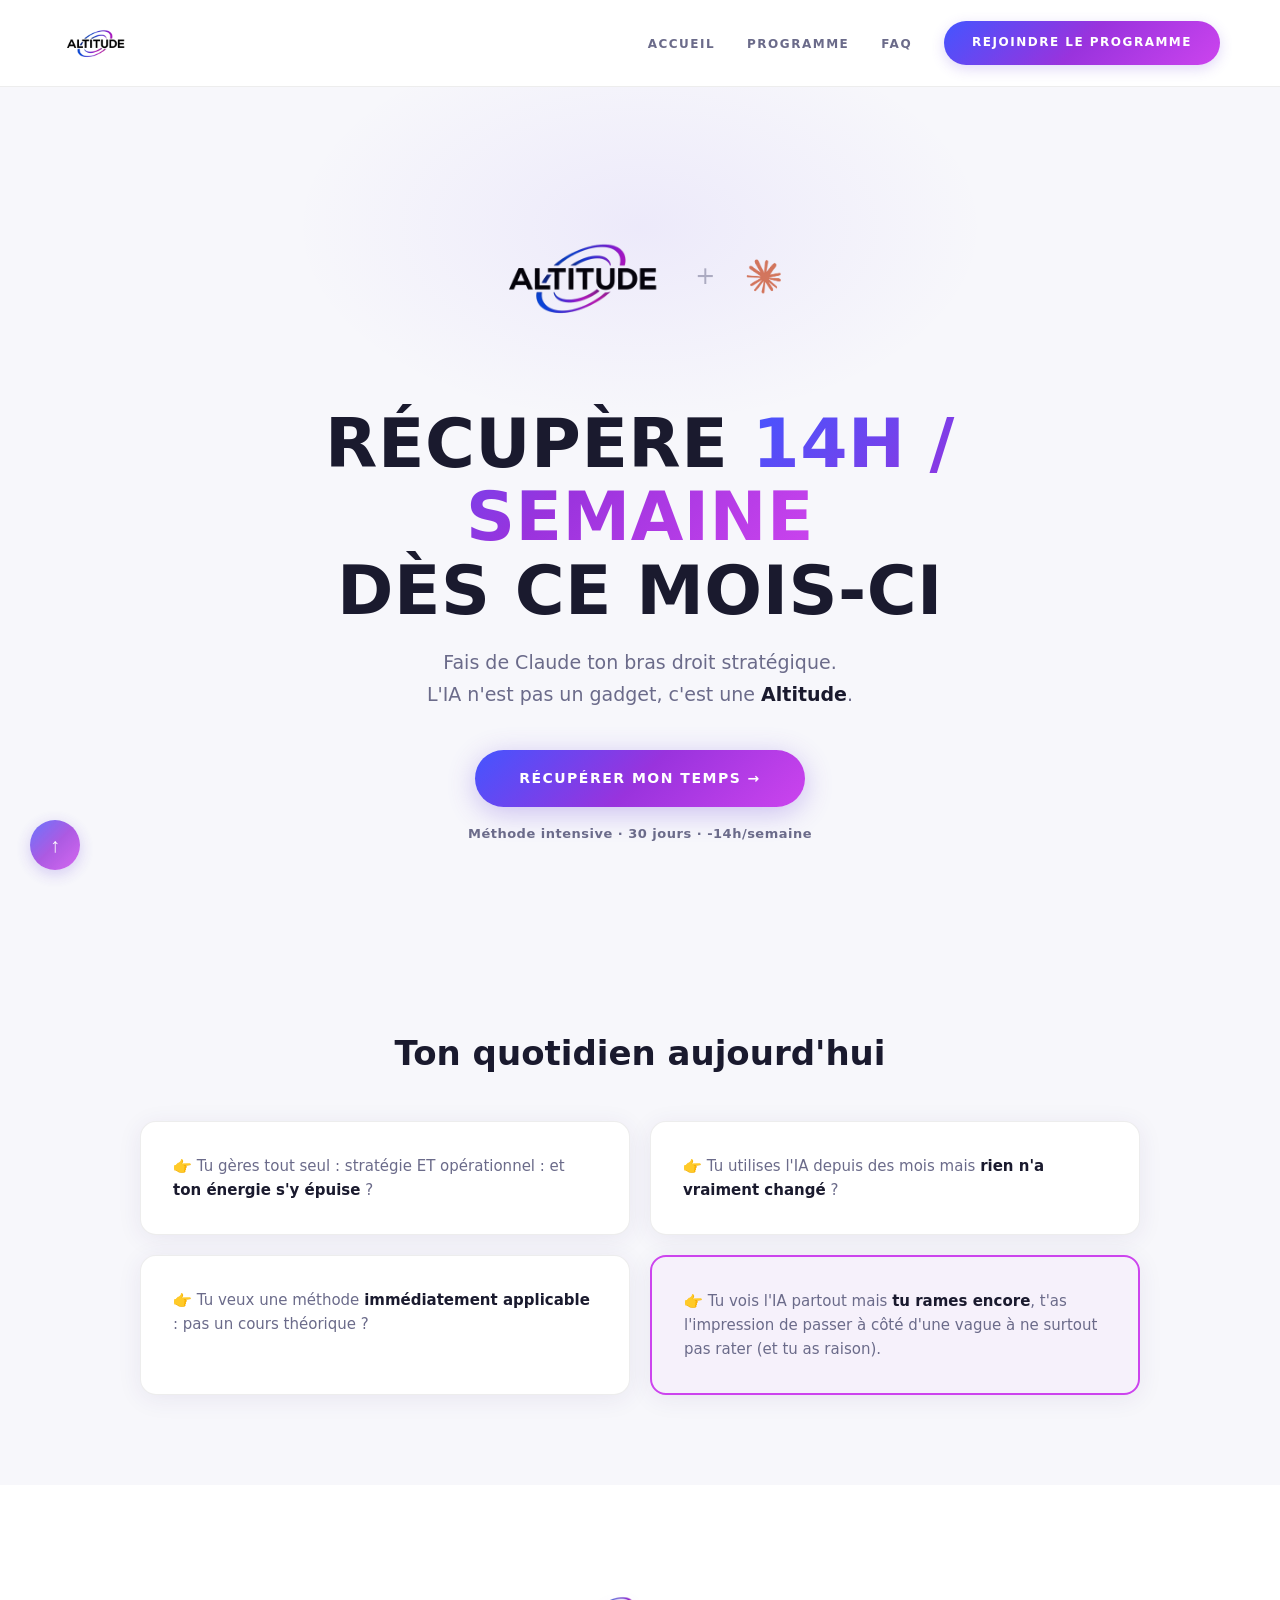
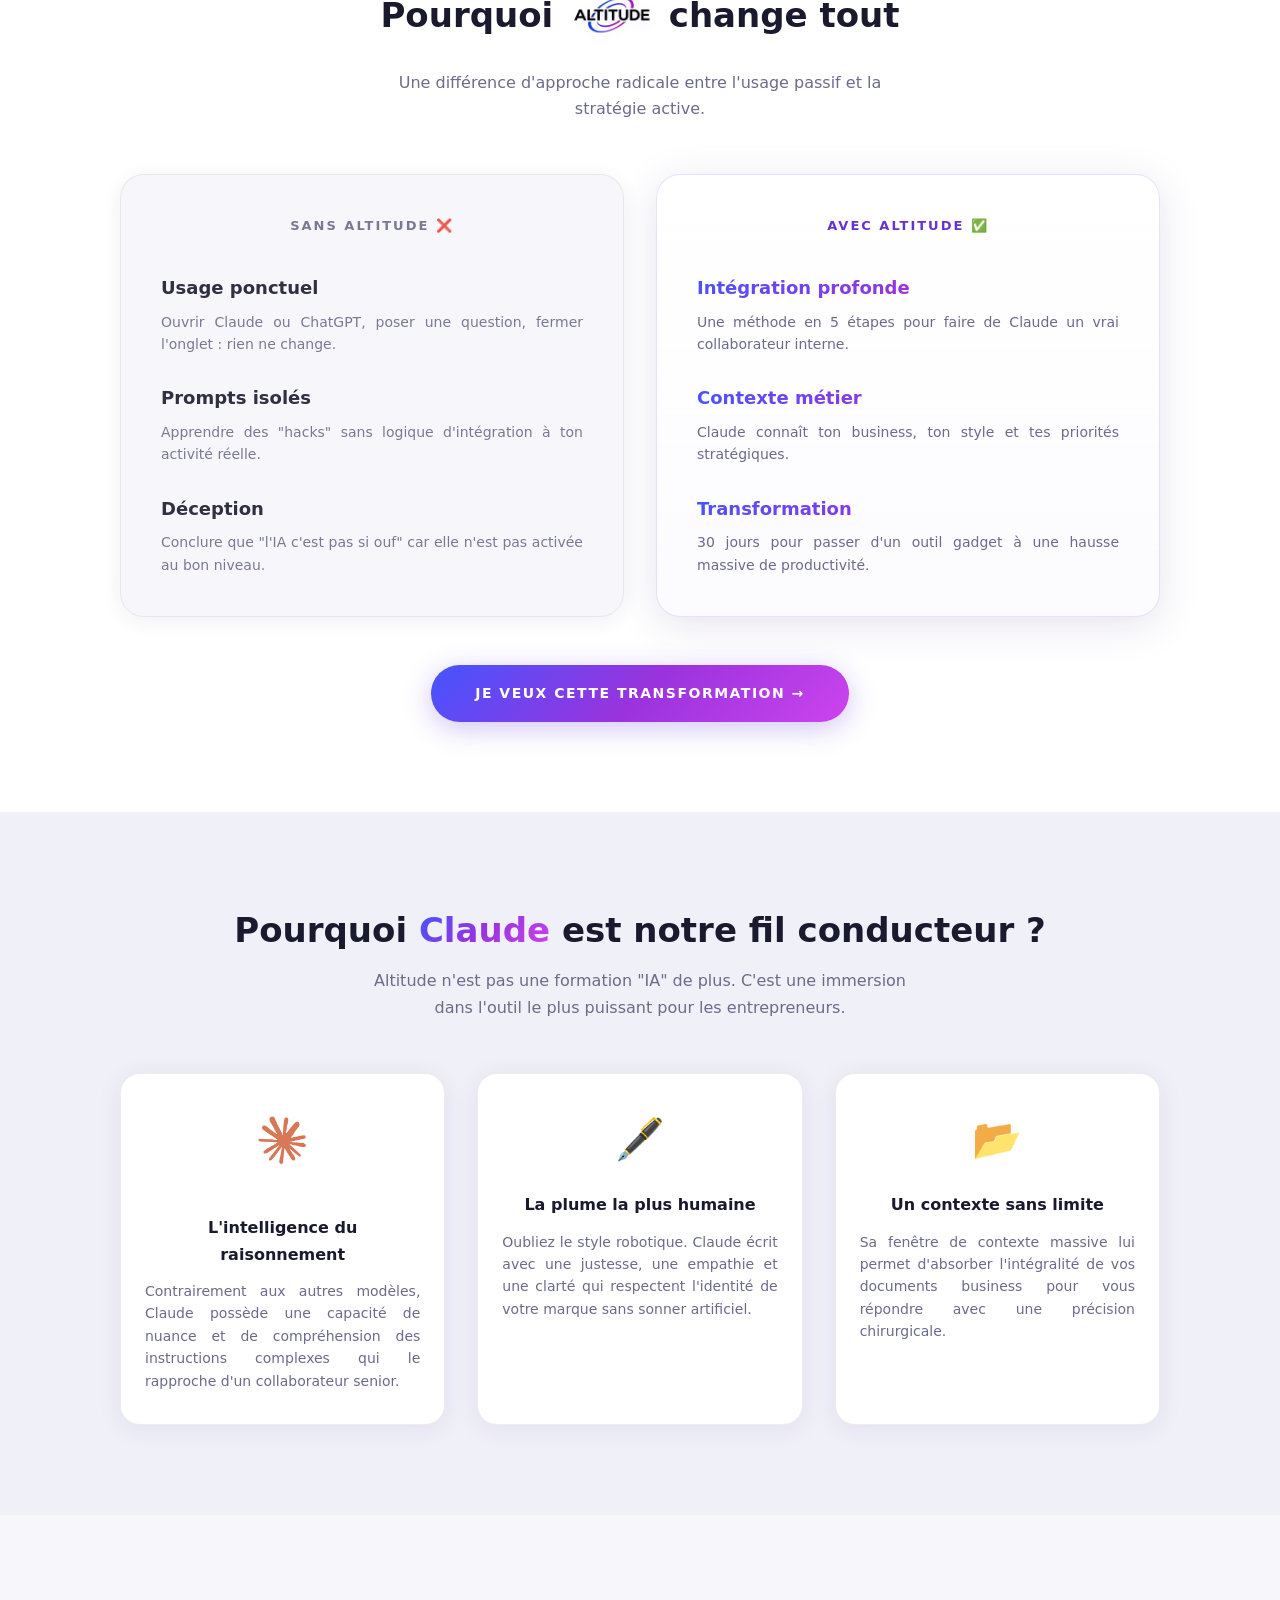
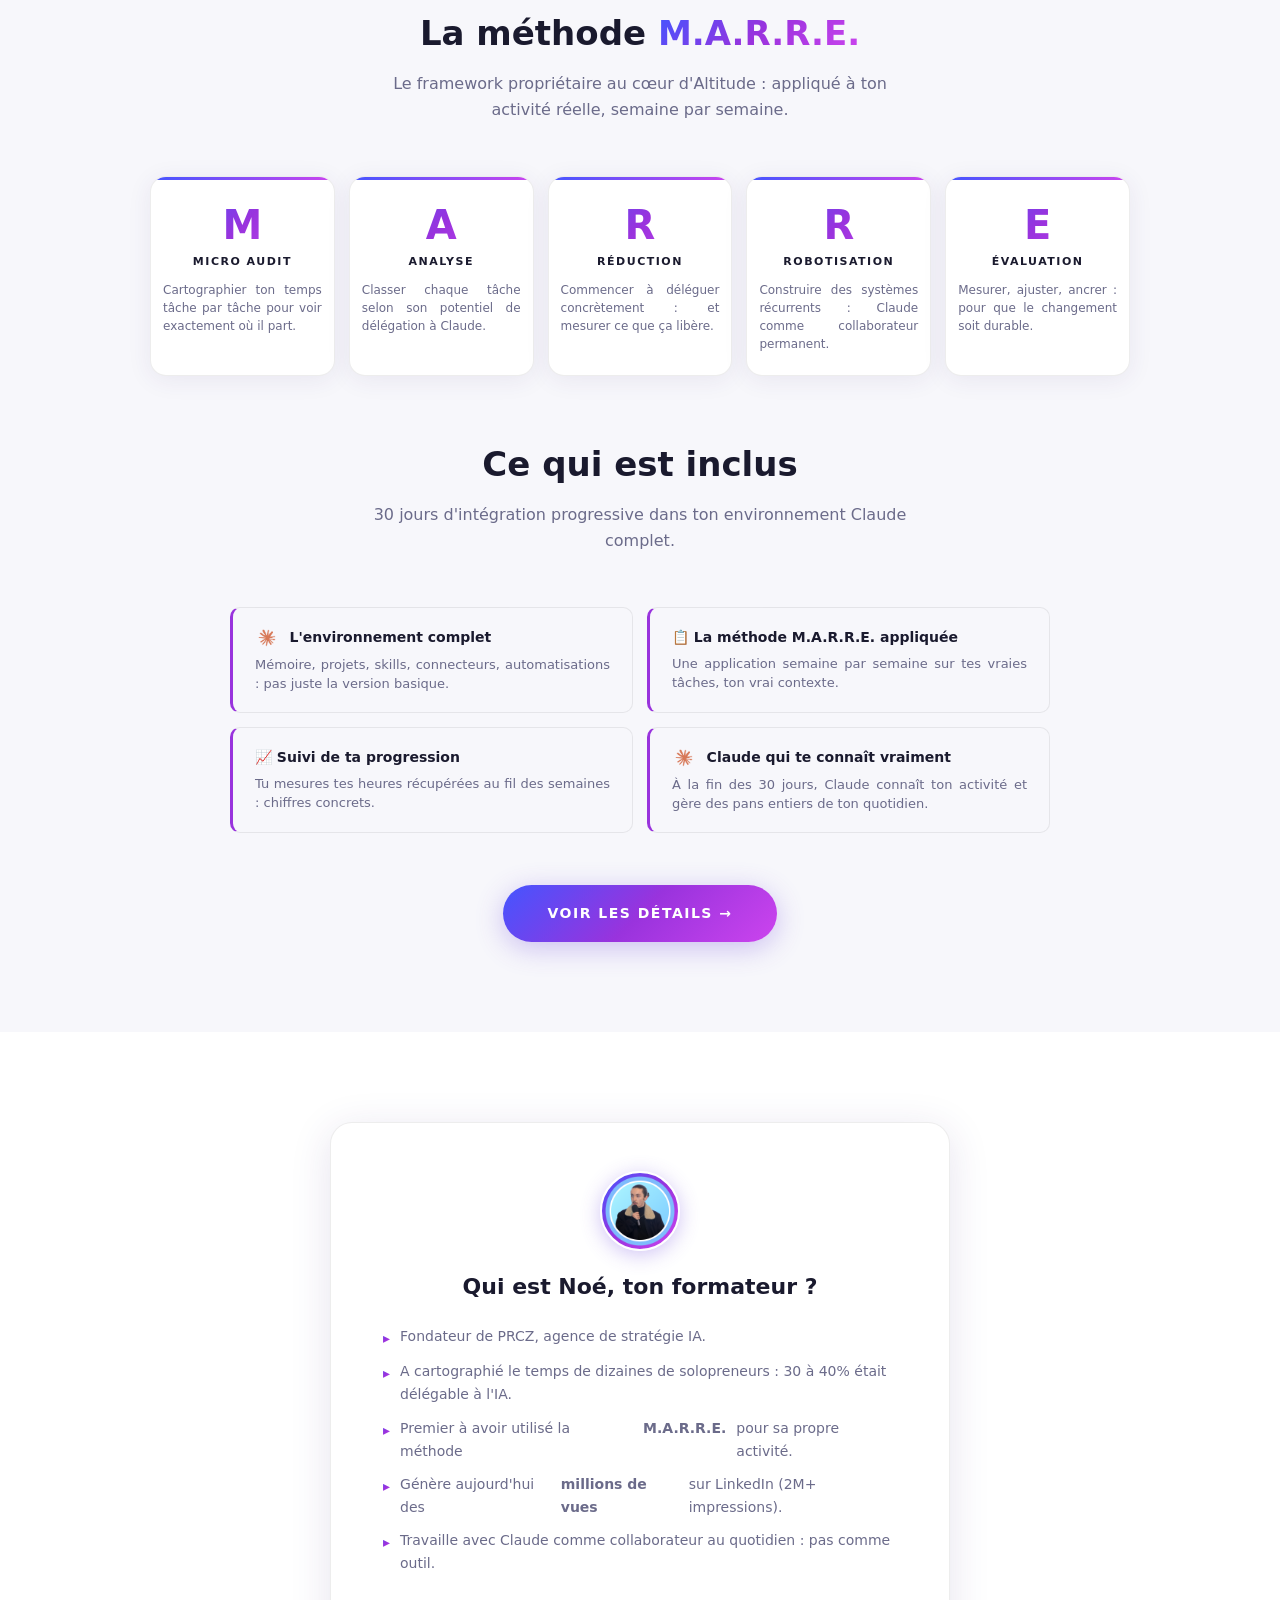
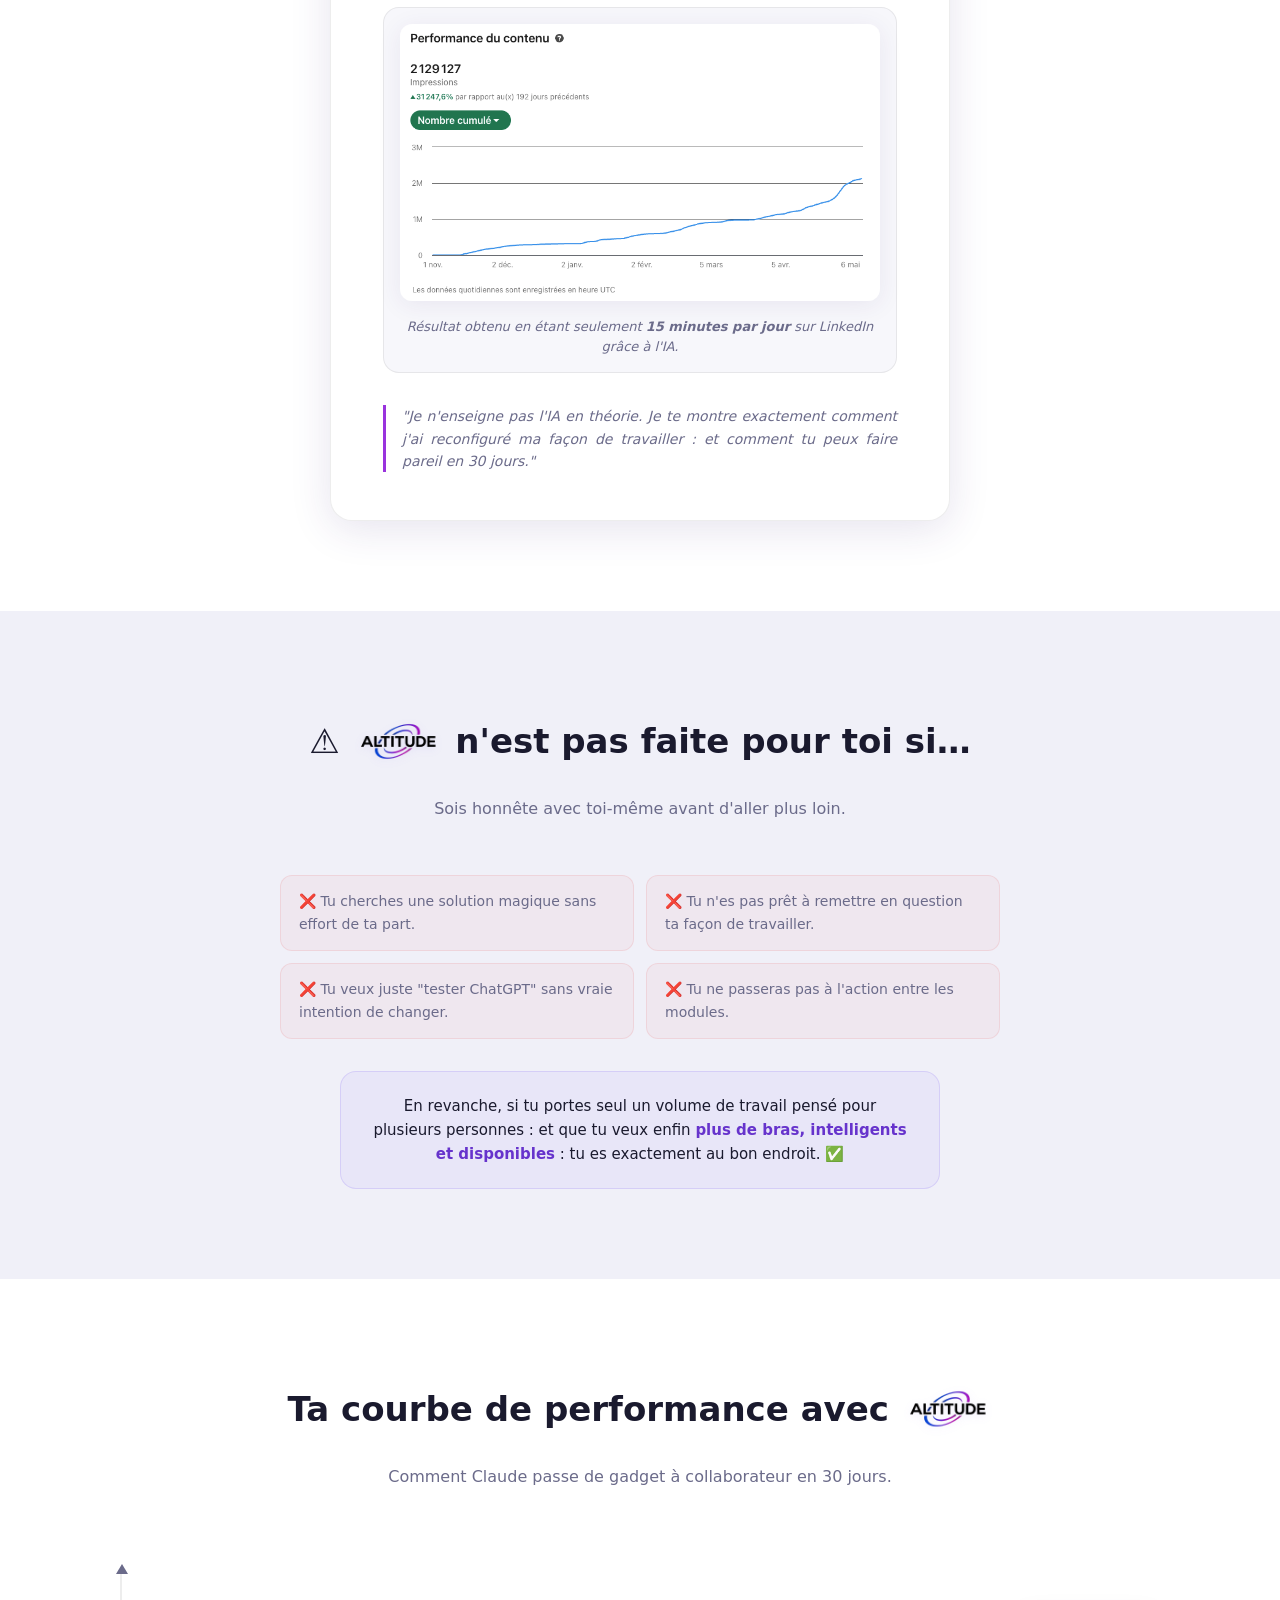
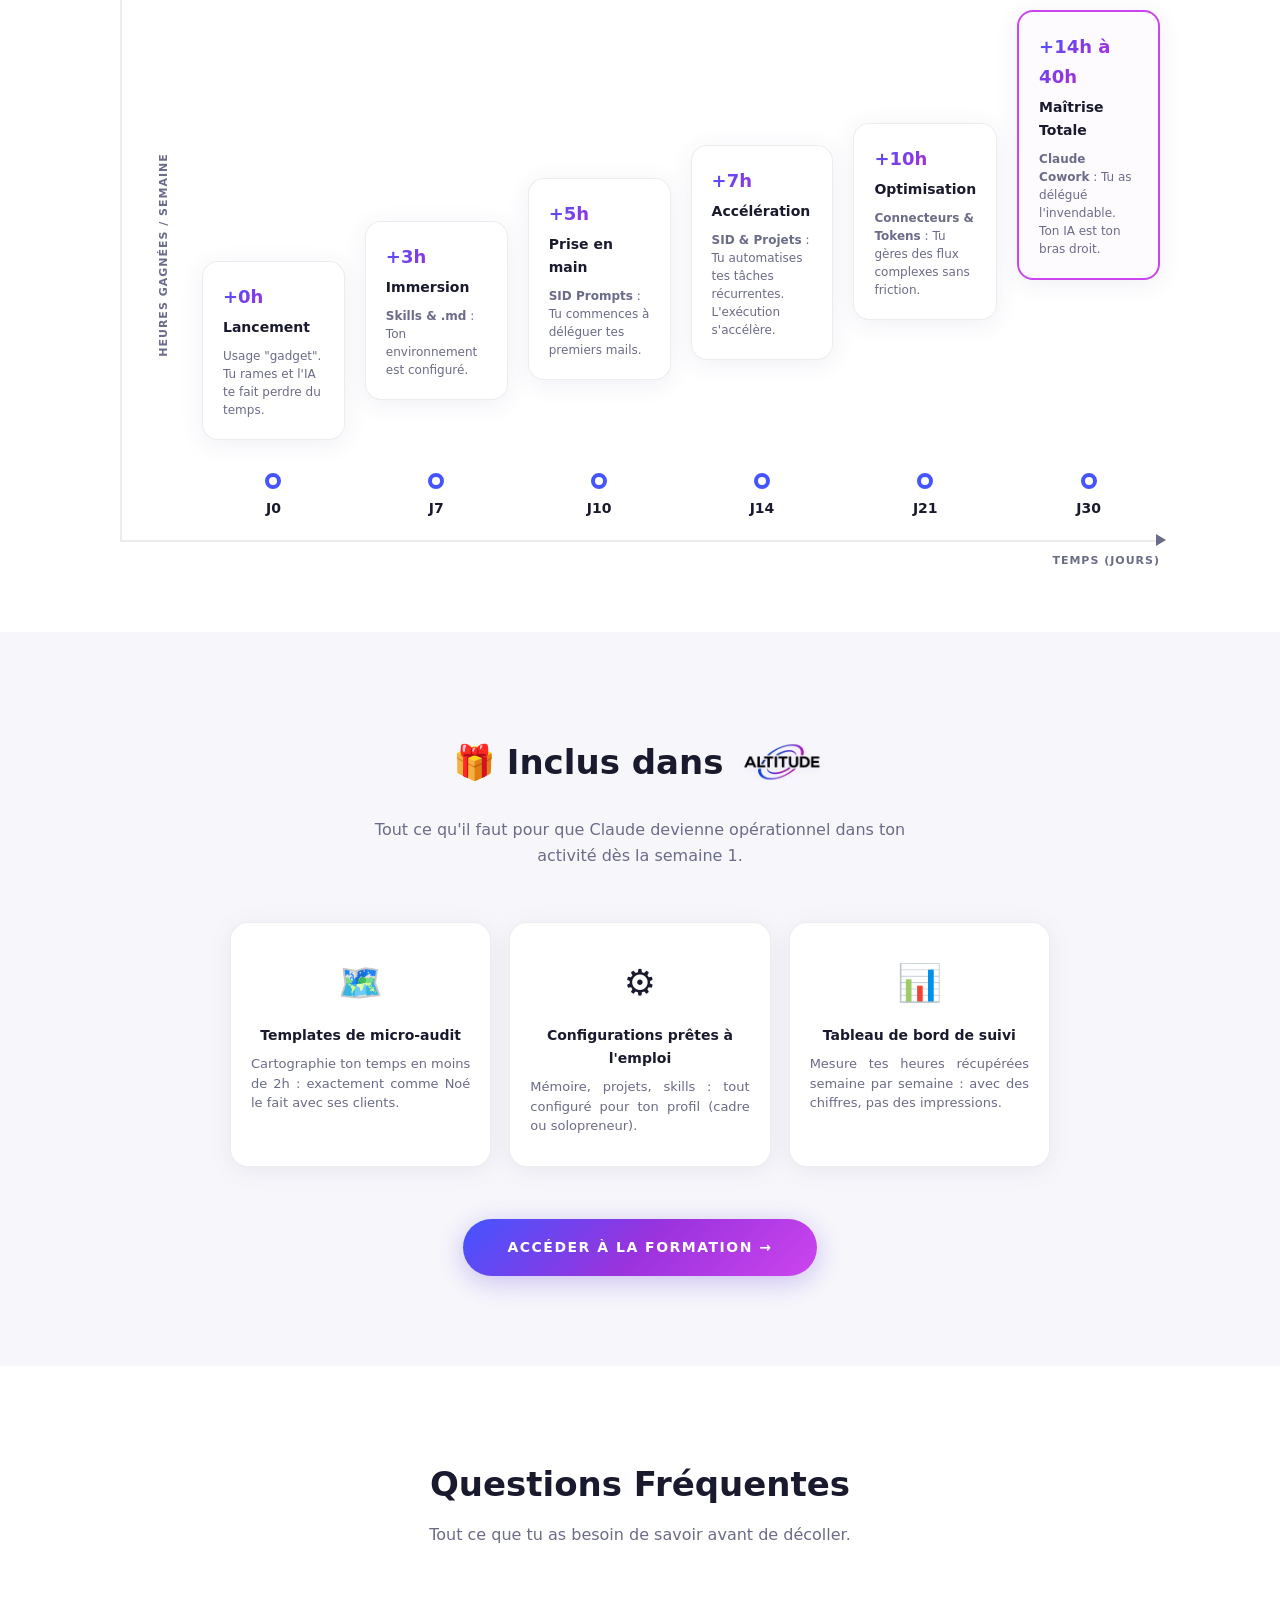
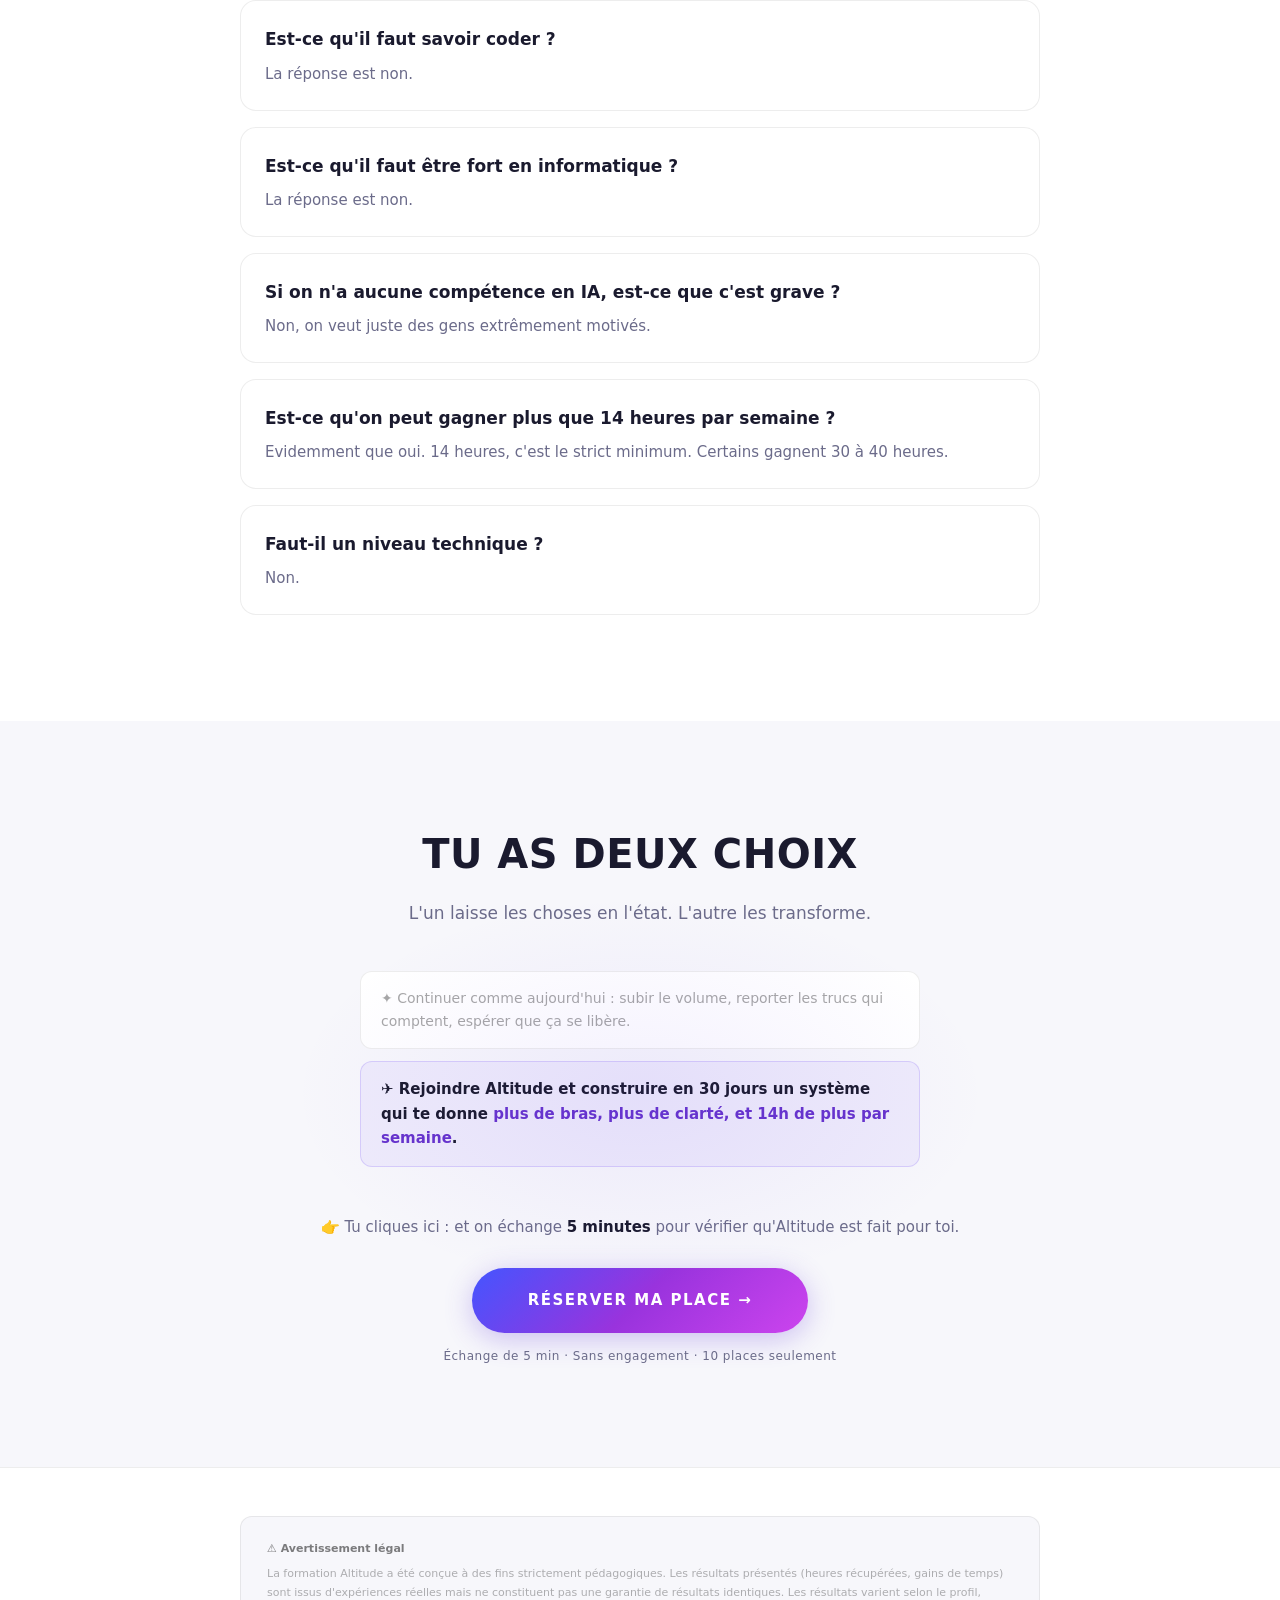
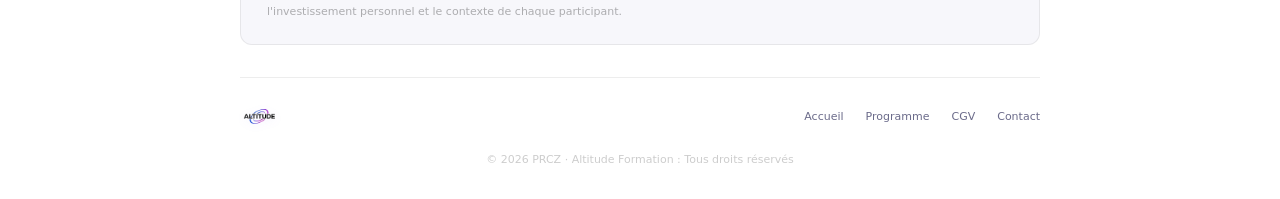
==== index.html @ 61b3e426 "feat: add favicon for all platforms" ====
<!DOCTYPE html>
<html lang="fr">

<head>
  <meta charset="UTF-8" />
  <meta name="viewport" content="width=device-width, initial-scale=1.0" />
  <title>ALTITUDE : Récupère 14h/semaine en 30 jours</title>
  <link rel="icon" type="image/png" href="favicon.png" />
  <link rel="apple-touch-icon" href="favicon.png" />
  <link rel="shortcut icon" href="favicon.png" type="image/x-icon" />
  <link rel="stylesheet" href="style.css" />
</head>

<body>

  <!-- ══════════════════════════════════
     1. NAVBAR
══════════════════════════════════ -->
  <nav>
    <a href="#" class="nav-logo">
      <img src="logoaltitude.png" alt="ALTITUDE" class="nav-logo-img" />
    </a>

    <button class="nav-toggle" aria-label="Ouvrir le menu" aria-expanded="false">
      <span></span>
      <span></span>
      <span></span>
    </button>

    <ul class="nav-links">
      <li><a href="#">Accueil</a></li>
      <li><a href="#programme">Programme</a></li>
      <li><a href="#faq">FAQ</a></li>
      <li><a href="https://altitude-business.systeme.io/altitude-ambassadeur" class="btn btn-nav">Rejoindre le
          programme</a></li>
    </ul>
  </nav>

  <!-- ══════════════════════════════════
     2. HERO
══════════════════════════════════ -->
  <section class="hero">
    <div class="hero-logo-duo">
      <img src="logoaltitude.png" alt="Altitude" class="hero-main-logo">
      <span class="hero-plus">+</span>
      <img src="claude-logo.png" alt="Claude AI" class="hero-claude-logo">
    </div>

    <h1>Récupère <span class="highlight">14h / semaine</span><br>dès ce mois-ci</h1>

    <p class="hero-sub">
      Fais de Claude ton bras droit stratégique.<br>L'IA n'est pas un gadget, c'est une <strong>Altitude</strong>.
    </p>

    <div class="hero-cta-wrap">
      <a href="https://altitude-business.systeme.io/altitude-ambassadeur" class="btn">Récupérer mon temps →</a>
      <p class="hero-cta-badge">Méthode intensive · 30 jours · -14h/semaine</p>
    </div>
  </section>

  <!-- ══════════════════════════════════
     2b. LE CONSTAT
══════════════════════════════════ -->
  <section class="section-off">
    <div class="pains-container">
      <h2 class="section-title">Ton quotidien aujourd'hui</h2>
      <div class="pains-grid">
        <div class="pain-card">
          <p class="pain-text">👉 Tu gères tout seul : stratégie ET opérationnel : et <strong>ton énergie s'y
              épuise</strong> ?</p>
        </div>
        <div class="pain-card">
          <p class="pain-text">👉 Tu utilises l'IA depuis des mois mais <strong>rien n'a vraiment changé</strong> ?</p>
        </div>
        <div class="pain-card">
          <p class="pain-text">👉 Tu veux une méthode <strong>immédiatement applicable</strong> : pas un cours théorique
            ?</p>
        </div>
        <div class="pain-card pain-card-highlight">
          <p class="pain-text">👉 Tu vois l'IA partout mais <strong>tu rames encore</strong>, t'as l'impression de
            passer à côté d'une vague à ne surtout pas rater (et tu as raison).</p>
        </div>
      </div>
    </div>
  </section>

  <!-- ══════════════════════════════════
     3. POURQUOI DIFFÉRENT
══════════════════════════════════ -->
  <section class="section-white">
    <div class="vs-container">
      <h2 class="section-title">Pourquoi <span class="grad-text"><img src="logoaltitude.png" alt="Altitude"
            class="inline-logo"></span> change tout</h2>
      <p class="section-sub-text">Une différence d'approche radicale entre l'usage passif et la stratégie active.</p>

      <div class="vs-table">
        <!-- SANS -->
        <div class="vs-column vs-bad">
          <div class="vs-header">SANS ALTITUDE ❌</div>
          <div class="vs-item">
            <strong>Usage ponctuel</strong>
            <p>Ouvrir Claude ou ChatGPT, poser une question, fermer l'onglet : rien ne change.</p>
          </div>
          <div class="vs-item">
            <strong>Prompts isolés</strong>
            <p>Apprendre des "hacks" sans logique d'intégration à ton activité réelle.</p>
          </div>
          <div class="vs-item">
            <strong>Déception</strong>
            <p>Conclure que "l'IA c'est pas si ouf" car elle n'est pas activée au bon niveau.</p>
          </div>
        </div>

        <!-- AVEC -->
        <div class="vs-column vs-good">
          <div class="vs-header">AVEC ALTITUDE ✅</div>
          <div class="vs-item">
            <strong>Intégration profonde</strong>
            <p>Une méthode en 5 étapes pour faire de Claude un vrai collaborateur interne.</p>
          </div>
          <div class="vs-item">
            <strong>Contexte métier</strong>
            <p>Claude connaît ton business, ton style et tes priorités stratégiques.</p>
          </div>
          <div class="vs-item">
            <strong>Transformation</strong>
            <p>30 jours pour passer d'un outil gadget à une hausse massive de productivité.</p>
          </div>
        </div>
      </div>

      <div class="btn-center" style="margin-top: 48px;">
        <a href="https://altitude-business.systeme.io/altitude-ambassadeur" class="btn">Je veux cette transformation →</a>
      </div>
    </div>
  </section>

  <!-- ══════════════════════════════════
     3b. POURQUOI CLAUDE ?
══════════════════════════════════ -->
  <section class="section-off2">
    <div class="claude-container">
      <h2 class="section-title">Pourquoi <span class="grad-text">Claude</span> est notre fil conducteur ?</h2>
      <p class="section-sub-text">Altitude n'est pas une
        formation "IA" de plus. C'est une immersion dans l'outil le plus puissant pour les entrepreneurs.</p>

      <div class="claude-grid">
        <div class="claude-feature">
          <div class="claude-icon">
            <img src="claude-logo.png" alt="Claude AI" style="height: 70px; width: auto; margin-bottom: 0;">
          </div>
          <h3>L'intelligence du raisonnement</h3>
          <p>Contrairement aux autres modèles, Claude possède une capacité de nuance et de compréhension des
            instructions complexes qui le rapproche d'un collaborateur senior.</p>
        </div>
        <div class="claude-feature">
          <div class="claude-icon">🖋️</div>
          <h3>La plume la plus humaine</h3>
          <p>Oubliez le style robotique. Claude écrit avec une justesse, une empathie et une clarté qui respectent
            l'identité de votre marque sans sonner artificiel.</p>
        </div>
        <div class="claude-feature">
          <div class="claude-icon">📂</div>
          <h3>Un contexte sans limite</h3>
          <p>Sa fenêtre de contexte massive lui permet d'absorber l'intégralité de vos documents business pour vous
            répondre avec une précision chirurgicale.</p>
        </div>
      </div>
    </div>
  </section>


  <!-- ══════════════════════════════════
     4. MÉTHODE M.A.R.R.E.
══════════════════════════════════ -->
  <section class="section-off" id="programme">
    <h2 class="section-title">La méthode <span class="grad-text">M.A.R.R.E.</span></h2>
    <p class="section-sub-text">Le framework propriétaire au cœur d'Altitude : appliqué à ton activité réelle, semaine
      par semaine.</p>

    <div class="marre-row">
      <div class="marre-step">
        <div class="marre-letter">M</div>
        <div class="marre-word">Micro audit</div>
        <div class="marre-desc">Cartographier ton temps tâche par tâche pour voir exactement où il part.</div>
      </div>
      <div class="marre-step">
        <div class="marre-letter">A</div>
        <div class="marre-word">Analyse</div>
        <div class="marre-desc">Classer chaque tâche selon son potentiel de délégation à Claude.</div>
      </div>
      <div class="marre-step">
        <div class="marre-letter">R</div>
        <div class="marre-word">Réduction</div>
        <div class="marre-desc">Commencer à déléguer concrètement : et mesurer ce que ça libère.</div>
      </div>
      <div class="marre-step">
        <div class="marre-letter">R</div>
        <div class="marre-word">Robotisation</div>
        <div class="marre-desc">Construire des systèmes récurrents : Claude comme collaborateur permanent.</div>
      </div>
      <div class="marre-step">
        <div class="marre-letter">E</div>
        <div class="marre-word">Évaluation</div>
        <div class="marre-desc">Mesurer, ajuster, ancrer : pour que le changement soit durable.</div>
      </div>
    </div>

    <h2 class="section-title" style="margin-bottom:10px;">Ce qui est inclus</h2>
    <p class="section-sub-text">30 jours d'intégration progressive dans ton environnement Claude complet.</p>

    <div class="program-grid">
      <div class="program-item">
        <h3><img src="claude-logo.png" alt="Claude"
            style="height: 24px; width: auto; vertical-align: middle; margin-right: 6px;"> L'environnement complet</h3>
        <p>Mémoire, projets, skills, connecteurs, automatisations : pas juste la version basique.</p>
      </div>
      <div class="program-item">
        <h3>📋 La méthode M.A.R.R.E. appliquée</h3>
        <p>Une application semaine par semaine sur tes vraies tâches, ton vrai contexte.</p>
      </div>
      <div class="program-item">
        <h3>📈 Suivi de ta progression</h3>
        <p>Tu mesures tes heures récupérées au fil des semaines : chiffres concrets.</p>
      </div>
      <div class="program-item">
        <h3><img src="claude-logo.png" alt="Claude"
            style="height: 24px; width: auto; vertical-align: middle; margin-right: 6px;"> Claude qui te connaît
          vraiment</h3>
        <p>À la fin des 30 jours, Claude connaît ton activité et gère des pans entiers de ton quotidien.</p>
      </div>
    </div>

    <div class="btn-center">
      <a href="https://altitude-business.systeme.io/altitude-ambassadeur" class="btn">Voir les détails →</a>
    </div>
  </section>

  <!-- ══════════════════════════════════
     5. FORMATEUR
══════════════════════════════════ -->
  <section class="section-white">
    <div class="trainer-card">
      <img src="noe.png" alt="Noé Porchier-Cizaire" class="trainer-avatar">
      <h2>Qui est Noé, ton formateur ?</h2>
      <ul class="trainer-bullets">
        <li>Fondateur de PRCZ, agence de stratégie IA.</li>
        <li>A cartographié le temps de dizaines de solopreneurs : 30 à 40% était délégable à l'IA.</li>
        <li>Premier à avoir utilisé la méthode <strong>M.A.R.R.E.</strong> pour sa propre activité.</li>
        <li>Génère aujourd'hui des <strong>millions de vues</strong> sur LinkedIn (2M+ impressions).</li>
        <li>Travaille avec Claude comme collaborateur au quotidien : pas comme outil.</li>
      </ul>

      <div class="trainer-social-proof">
        <img src="linkedin-results.png" alt="Performance LinkedIn : 2 Millions de vues" class="linkedin-slide">
        <p class="proof-caption">Résultat obtenu en étant seulement <strong>15 minutes par jour</strong> sur LinkedIn
          grâce à l'IA.</p>
      </div>
      <p class="trainer-quote">
        "Je n'enseigne pas l'IA en théorie. Je te montre exactement comment j'ai reconfiguré ma façon de travailler : et
        comment tu peux faire pareil en 30 jours."
      </p>
    </div>
  </section>

  <!-- ══════════════════════════════════
     6. PAS FAIT POUR TOI
══════════════════════════════════ -->
  <section class="section-off2">
    <h2 class="section-title">⚠️ <img src="logoaltitude.png" alt="Altitude" class="inline-logo"> n'est pas faite pour
      toi si…</h2>
    <p class="section-sub-text">Sois honnête avec toi-même avant d'aller plus loin.</p>

    <div class="notfor-grid">
      <div class="notfor-item">❌ Tu cherches une solution magique sans effort de ta part.</div>
      <div class="notfor-item">❌ Tu n'es pas prêt à remettre en question ta façon de travailler.</div>
      <div class="notfor-item">❌ Tu veux juste "tester ChatGPT" sans vraie intention de changer.</div>
      <div class="notfor-item">❌ Tu ne passeras pas à l'action entre les modules.</div>
    </div>

    <p class="bridge">
      En revanche, si tu portes seul un volume de travail pensé pour plusieurs personnes : et que tu veux enfin
      <strong>plus de bras, intelligents et disponibles</strong> : tu es exactement au bon endroit. ✅
    </p>
  </section>

  <!-- ══════════════════════════════════
     7. RÉSULTATS CONCRETS
══════════════════════════════════ -->
  <section class="section-white">
    <div class="vs-container">
      <h2 class="section-title">Ta courbe de performance avec <img src="logoaltitude.png" alt="Altitude"
          class="inline-logo"></h2>
      <p class="section-sub-text">Comment Claude passe de gadget à collaborateur en 30 jours.</p>

      <div class="roadmap-container">
        <!-- Axes -->
        <div class="roadmap-axis-y">Heures gagnées / semaine</div>
        <div class="roadmap-axis-x">Temps (Jours)</div>

        <!-- Connection Line -->
        <div class="roadmap-line"></div>

        <!-- Milestones -->
        <div class="roadmap-grid">
          <!-- J0 -->
          <div class="milestone-card" style="--step: 0;">
            <div class="milestone-dot"></div>
            <div class="milestone-info">
              <span class="milestone-gain">+0h</span>
              <span class="milestone-title">Lancement</span>
              <p class="milestone-desc">Usage "gadget". Tu rames et l'IA te fait perdre du temps.</p>
            </div>
            <div class="milestone-day">J0</div>
          </div>

          <!-- J7 -->
          <div class="milestone-card" style="--step: 1;">
            <div class="milestone-dot"></div>
            <div class="milestone-info">
              <span class="milestone-gain">+3h</span>
              <span class="milestone-title">Immersion</span>
              <p class="milestone-desc"><strong>Skills & .md</strong> : Ton environnement est configuré.</p>
            </div>
            <div class="milestone-day">J7</div>
          </div>

          <!-- J10 -->
          <div class="milestone-card" style="--step: 1.5;">
            <div class="milestone-dot"></div>
            <div class="milestone-info">
              <span class="milestone-gain">+5h</span>
              <span class="milestone-title">Prise en main</span>
              <p class="milestone-desc"><strong>SID Prompts</strong> : Tu commences à déléguer tes premiers mails.</p>
            </div>
            <div class="milestone-day">J10</div>
          </div>

          <!-- J14 -->
          <div class="milestone-card" style="--step: 2;">
            <div class="milestone-dot"></div>
            <div class="milestone-info">
              <span class="milestone-gain">+7h</span>
              <span class="milestone-title">Accélération</span>
              <p class="milestone-desc"><strong>SID & Projets</strong> : Tu automatises tes tâches récurrentes.
                L'exécution s'accélère.</p>
            </div>
            <div class="milestone-day">J14</div>
          </div>

          <!-- J21 -->
          <div class="milestone-card" style="--step: 3;">
            <div class="milestone-dot"></div>
            <div class="milestone-info">
              <span class="milestone-gain">+10h</span>
              <span class="milestone-title">Optimisation</span>
              <p class="milestone-desc"><strong>Connecteurs & Tokens</strong> : Tu gères des flux complexes sans
                friction.</p>
            </div>
            <div class="milestone-day">J21</div>
          </div>

          <!-- J30 -->
          <div class="milestone-card highlight" style="--step: 4;">
            <div class="milestone-dot"></div>
            <div class="milestone-info">
              <span class="milestone-gain">+14h à 40h</span>
              <span class="milestone-title">Maîtrise Totale</span>
              <p class="milestone-desc"><strong>Claude Cowork</strong> : Tu as délégué l'invendable. Ton IA est ton bras
                droit.</p>
            </div>
            <div class="milestone-day">J30</div>
          </div>
        </div>
      </div>
    </div>
  </section>

  <!-- ══════════════════════════════════
     8. BONUS
══════════════════════════════════ -->
  <section class="section-off">
    <h2 class="section-title">🎁 Inclus dans <img src="logoaltitude.png" alt="Altitude" class="inline-logo"></h2>
    <p class="section-sub-text">Tout ce qu'il faut pour que Claude devienne opérationnel dans ton activité dès la
      semaine 1.</p>

    <div class="bonus-grid">
      <div class="bonus-card">
        <div class="bonus-icon">🗺️</div>
        <h3>Templates de micro-audit</h3>
        <p>Cartographie ton temps en moins de 2h : exactement comme Noé le fait avec ses clients.</p>
      </div>
      <div class="bonus-card">
        <div class="bonus-icon">⚙️</div>
        <h3>Configurations prêtes à l'emploi</h3>
        <p>Mémoire, projets, skills : tout configuré pour ton profil (cadre ou solopreneur).</p>
      </div>
      <div class="bonus-card">
        <div class="bonus-icon">📊</div>
        <h3>Tableau de bord de suivi</h3>
        <p>Mesure tes heures récupérées semaine par semaine : avec des chiffres, pas des impressions.</p>
      </div>
    </div>

    <div class="btn-center">
      <a href="https://altitude-business.systeme.io/altitude-ambassadeur" class="btn">Accéder à la formation →</a>
    </div>
  </section>

  <!-- ══════════════════════════════════
     8b. FAQ
  ══════════════════════════════════ -->
  <section class="section-white" id="faq">
    <div class="faq-container">
      <h2 class="section-title">Questions Fréquentes</h2>
      <p class="section-sub-text">Tout ce que tu as besoin de savoir avant de décoller.</p>

      <div class="faq-item">
        <span class="faq-question">Est-ce qu'il faut savoir coder ?</span>
        <p class="faq-answer">La réponse est non.</p>
      </div>

      <div class="faq-item">
        <span class="faq-question">Est-ce qu'il faut être fort en informatique ?</span>
        <p class="faq-answer">La réponse est non.</p>
      </div>

      <div class="faq-item">
        <span class="faq-question">Si on n'a aucune compétence en IA, est-ce que c'est grave ?</span>
        <p class="faq-answer">Non, on veut juste des gens extrêmement motivés.</p>
      </div>

      <div class="faq-item">
        <span class="faq-question">Est-ce qu'on peut gagner plus que 14 heures par semaine ?</span>
        <p class="faq-answer">Evidemment que oui. 14 heures, c'est le strict minimum. Certains gagnent 30 à 40 heures.
        </p>
      </div>

      <div class="faq-item">
        <span class="faq-question">Faut-il un niveau technique ?</span>
        <p class="faq-answer">Non.</p>
      </div>
    </div>
  </section>
  <!-- ══════════════════════════════════
     9. CTA FINALE
══════════════════════════════════ -->
  <section class="section-cta" id="cta">
    <h2>Tu as deux choix</h2>
    <p class="cta-sub-line">L'un laisse les choses en l'état. L'autre les transforme.</p>

    <div class="choices">
      <div class="choice-bad">
        ✦ Continuer comme aujourd'hui : subir le volume, reporter les trucs qui comptent, espérer que ça se libère.
      </div>
      <div class="choice-good">
        ✈️ Rejoindre Altitude et construire en 30 jours un
        système qui te donne <strong>plus de bras, plus de clarté, et 14h de plus par semaine</strong>.
      </div>
    </div>

    <p class="cta-nudge">👉 Tu cliques ici : et on échange <strong>5 minutes</strong> pour vérifier qu'Altitude est fait
      pour toi.</p>

    <div class="cta-btn-wrap">
      <a href="https://altitude-business.systeme.io/altitude-ambassadeur" class="btn cta-main-btn">
        Réserver ma place →
      </a>
      <span class="cta-reassure">Échange de 5 min · Sans engagement · 10 places seulement</span>
    </div>
  </section>

  <!-- ══════════════════════════════════
     10. FOOTER
══════════════════════════════════ -->
  <footer>
    <div class="footer-inner">
      <div class="footer-legal">
        <strong>⚠️ Avertissement légal</strong>
        La formation Altitude a été conçue à des fins strictement
        pédagogiques. Les résultats présentés (heures récupérées, gains de temps) sont issus d'expériences réelles mais
        ne constituent pas une garantie de résultats identiques. Les résultats varient selon le profil, l'investissement
        personnel et le contexte de chaque participant.
      </div>
      <div class="footer-bottom">
        <div class="footer-logo"><img src="logoaltitude.png" alt="Altitude" class="inline-logo"></div>
        <ul class="footer-links">
          <li><a href="#">Accueil</a></li>
          <li><a href="#programme">Programme</a></li>
          <li><a href="cgv.html">CGV</a></li>
          <li><a href="mailto:noe@prcz.fr">Contact</a></li>
        </ul>
      </div>
      <p class="footer-copy">© 2026 PRCZ · Altitude Formation :
        Tous droits réservés</p>
    </div>
  </footer>

  <button id="backToTop" class="back-to-top" onclick="window.scrollTo({top: 0, behavior: 'smooth'})"
    aria-label="Retour en haut">
    ↑
  </button>

  <script src="script.js"></script>
</body>

</html>
---- style.css ----
*, *::before, *::after { box-sizing: border-box; margin: 0; padding: 0; }

:root {
  --white:   #ffffff;
  --off:     #f7f7fb;
  --off2:    #f0f0f8;
  --text:    #1a1a2e;
  --muted:   #6b6b8a;
  --light-border: rgba(0,0,0,0.07);
  --blue:    #4455ff;
  --purple:  #cc44ee;
  --grad:    linear-gradient(135deg, #4455ff 0%, #9933dd 50%, #cc44ee 100%);
  --grad2:   linear-gradient(90deg, #4455ff 0%, #cc44ee 100%);
  --radius:  16px;
  --shadow:  0 4px 24px rgba(60,40,120,0.08);
  --shadow-md: 0 8px 40px rgba(60,40,120,0.13);
}

html { scroll-behavior: smooth; }

body {
  font-family: 'Segoe UI', system-ui, -apple-system, sans-serif;
  color: var(--text);
  background: var(--white);
  line-height: 1.65;
  overflow-x: hidden;
}

a { color: inherit; text-decoration: none; }

/* ─── GRAD TEXT ─── */
.grad-text {
  background: var(--grad);
  -webkit-background-clip: text;
  -webkit-text-fill-color: transparent;
  background-clip: text;
}

.inline-logo {
  height: 2.7em;
  width: auto;
  vertical-align: middle;
  display: inline-block;
  margin-top: -0.2em;
  filter: drop-shadow(0 2px 4px rgba(100,60,240,0.1));
}

/* ─── BUTTONS ─── */
.btn {
  display: inline-block;
  background: var(--grad);
  color: var(--white);
  font-size: 14px;
  font-weight: 800;
  letter-spacing: 1.5px;
  text-transform: uppercase;
  padding: 17px 44px;
  border-radius: 100px;
  border: none;
  cursor: pointer;
  box-shadow: 0 6px 28px rgba(100,60,220,0.3);
  transition: transform .2s, box-shadow .2s, opacity .2s;
  white-space: nowrap;
}

.btn:hover {
  transform: translateY(-2px);
  box-shadow: 0 10px 36px rgba(150,60,240,0.4);
  opacity: .92;
}

.btn-center {
  display: flex;
  justify-content: center;
  margin-top: 0;
}

/* ─── SECTION HELPERS ─── */
.section-white  { background: var(--white);  padding: 90px 24px; }
.section-off    { background: var(--off);    padding: 90px 24px; }
.section-off2   { background: var(--off2);   padding: 90px 24px; }

.section-title {
  font-size: clamp(26px, 4vw, 34px);
  font-weight: 800;
  color: var(--text);
  margin-bottom: 10px;
  text-align: center;
}

.section-sub-text {
  font-size: 16px;
  color: var(--muted);
  margin-bottom: 52px;
  max-width: 540px;
  margin-inline: auto;
  text-align: center;
}

/* ══════════════════════════════════
   1. NAVBAR
══════════════════════════════════ */
nav {
  position: sticky;
  top: 0;
  z-index: 100;
  display: flex;
  align-items: center;
  justify-content: space-between;
  padding: 8px 60px;
  background: rgba(255,255,255,0.95);
  backdrop-filter: blur(16px);
  -webkit-backdrop-filter: blur(16px);
  border-bottom: 1px solid var(--light-border);
  transition: box-shadow .3s;
}

nav.scrolled {
  box-shadow: 0 4px 24px rgba(60,40,120,0.08);
}

.nav-logo {
  display: flex;
  align-items: center;
  gap: 10px;
  flex-shrink: 0;
}

.nav-logo-img {
  height: 70px;
  width: auto;
  display: block;
  object-fit: contain;
}

.nav-links {
  display: flex;
  gap: 32px;
  list-style: none;
  align-items: center;
}

.nav-links a {
  color: var(--muted);
  font-size: 12px;
  font-weight: 600;
  letter-spacing: 1.5px;
  text-transform: uppercase;
  transition: color .2s;
}

.nav-links a:hover { color: var(--text); }

.btn-nav {
  padding: 12px 28px;
  font-size: 11px;
  letter-spacing: 1px;
  color: var(--white) !important;
  box-shadow: 0 4px 14px rgba(100,60,220,0.2);
}

/* Hamburger */
.nav-toggle {
  display: none;
  flex-direction: column;
  justify-content: center;
  gap: 5px;
  width: 36px;
  height: 36px;
  cursor: pointer;
  background: none;
  border: none;
  padding: 4px;
}

.nav-toggle span {
  display: block;
  height: 2px;
  border-radius: 2px;
  background: var(--text);
  transition: transform .3s, opacity .3s;
}

.nav-toggle.open span:nth-child(1) { transform: translateY(7px) rotate(45deg); }
.nav-toggle.open span:nth-child(2) { opacity: 0; }
.nav-toggle.open span:nth-child(3) { transform: translateY(-7px) rotate(-45deg); }

/* ══════════════════════════════════
   2. HERO
══════════════════════════════════ */
.hero {
  background: var(--off);
  text-align: center;
  padding: 100px 24px 90px;
  position: relative;
  overflow: hidden;
}

.hero::before {
  content: '';
  position: absolute;
  top: -60px; left: 50%;
  transform: translateX(-50%);
  width: 700px; height: 400px;
  background: radial-gradient(ellipse, rgba(100,60,240,0.07) 0%, transparent 70%);
  pointer-events: none;
}

.hero-badge {
  display: inline-block;
  background: rgba(100,60,240,0.07);
  border: 1px solid rgba(100,60,240,0.18);
  color: #7744cc;
  font-size: 11px;
  font-weight: 700;
  letter-spacing: 2px;
  text-transform: uppercase;
  padding: 6px 20px;
  border-radius: 100px;
  margin-bottom: 32px;
}

.hero-logo-duo {
  display: flex;
  align-items: center;
  justify-content: center;
  gap: 24px;
  margin-bottom: 40px;
}

.hero-main-logo {
  height: 180px;
  width: auto;
}

.hero-plus {
  font-size: 24px;
  font-weight: 300;
  color: var(--muted);
  opacity: 0.5;
}

.hero-claude-logo {
  height: 50px;
  width: auto;
}

.hero h1 {
  font-size: clamp(32px, 6vw, 68px);
  font-weight: 900;
  line-height: 1.08;
  text-transform: uppercase;
  letter-spacing: 0.5px;
  color: var(--text);
  margin-bottom: 20px;
  max-width: 880px;
  margin-inline: auto;
}

.hero h1 .highlight {
  background: var(--grad);
  -webkit-background-clip: text;
  -webkit-text-fill-color: transparent;
  background-clip: text;
}

.hero-sub {
  font-size: clamp(16px, 2.2vw, 19px);
  font-weight: 500;
  color: var(--muted);
  margin-bottom: 40px;
  max-width: 580px;
  margin-inline: auto;
}

.hero-sub strong { color: var(--text); font-weight: 700; }

.hero-cta-wrap {
  display: flex;
  flex-direction: column;
  align-items: center;
  gap: 16px;
}

.hero-cta-badge {
  font-size: 13px;
  color: var(--muted);
  letter-spacing: 0.5px;
  font-weight: 600;
}

.pains-container {
  max-width: 1000px;
  margin: 0 auto;
}

.pains-grid {
  display: grid;
  grid-template-columns: repeat(2, 1fr);
  gap: 20px;
  margin-top: 40px;
}

.pain-card {
  background: var(--white);
  border: 1px solid var(--light-border);
  border-radius: var(--radius);
  padding: 32px;
  box-shadow: var(--shadow);
  text-align: left;
  transition: transform 0.3s ease, box-shadow 0.3s ease;
}

.pain-card:hover {
  transform: translateY(-5px);
  box-shadow: var(--shadow-md);
}

.pain-text {
  font-size: 15px;
  color: var(--muted);
  line-height: 1.6;
}

.pain-text strong {
  color: var(--text);
  font-weight: 700;
}

.pain-card-highlight {
  border: 2px solid var(--purple);
  background: rgba(204, 68, 238, 0.03);
}

/* ─── FAQ ─── */
.faq-container {
  max-width: 800px;
  margin: 0 auto;
  text-align: left;
}

.faq-item {
  background: var(--white);
  border: 1px solid var(--light-border);
  border-radius: var(--radius);
  padding: 24px;
  margin-bottom: 16px;
  transition: transform .2s, border-color .2s;
}

.faq-item:hover {
  transform: translateX(4px);
  border-color: var(--purple);
}

.faq-question {
  font-size: 17px;
  font-weight: 800;
  color: var(--text);
  margin-bottom: 8px;
  display: block;
}

.faq-answer {
  font-size: 15px;
  color: var(--muted);
  line-height: 1.6;
}

/* ─── SUCCESS ROADMAP ─── */
.roadmap-container {
  position: relative;
  margin-top: 80px;
  padding: 40px 0 60px 80px;
  border-left: 2px solid var(--light-border);
  border-bottom: 2px solid var(--light-border);
}

/* Arrows */
.roadmap-container::before {
  content: '';
  position: absolute;
  top: -6px;
  left: -6px;
  width: 0;
  height: 0;
  border-left: 6px solid transparent;
  border-right: 6px solid transparent;
  border-bottom: 10px solid var(--muted);
}

.roadmap-container::after {
  content: '';
  position: absolute;
  bottom: -6px;
  right: -6px;
  width: 0;
  height: 0;
  border-top: 6px solid transparent;
  border-bottom: 6px solid transparent;
  border-left: 10px solid var(--muted);
}

.roadmap-axis-y {
  position: absolute;
  top: 50%;
  left: -60px;
  font-size: 11px;
  font-weight: 800;
  color: var(--muted);
  text-transform: uppercase;
  letter-spacing: 1px;
  transform: translateY(-50%) rotate(-90deg);
  transform-origin: center center;
  white-space: nowrap;
}

.roadmap-axis-x {
  position: absolute;
  bottom: -30px;
  right: 0;
  font-size: 11px;
  font-weight: 800;
  color: var(--muted);
  text-transform: uppercase;
  letter-spacing: 1px;
}

.roadmap-grid {
  display: flex;
  justify-content: space-between;
  align-items: flex-end;
  gap: 20px;
  min-height: 400px;
}

.milestone-card {
  flex: 1;
  display: flex;
  flex-direction: column;
  align-items: center;
  position: relative;
  padding-bottom: 40px;
}

.milestone-dot {
  position: absolute;
  bottom: -9px;
  left: 50%;
  transform: translateX(-50%);
  width: 16px;
  height: 16px;
  background: var(--white);
  border: 4px solid var(--blue);
  border-radius: 50%;
  z-index: 5;
}

.milestone-info {
  background: var(--white);
  border: 1px solid var(--light-border);
  border-radius: 16px;
  padding: 20px;
  box-shadow: var(--shadow);
  width: 100%;
  text-align: left;
  transition: transform 0.3s, border-color 0.3s;
  margin-bottom: calc(var(--step) * 40px); /* Creates the curve effect */
}

.milestone-card:hover .milestone-info {
  transform: translateY(-5px);
  border-color: var(--purple);
}

.milestone-card.highlight .milestone-info {
  border: 2px solid var(--purple);
  background: rgba(204, 68, 238, 0.02);
}

.milestone-gain {
  display: block;
  font-size: 18px;
  font-weight: 900;
  background: var(--grad);
  -webkit-background-clip: text;
  -webkit-text-fill-color: transparent;
  margin-bottom: 4px;
}

.milestone-title {
  display: block;
  font-size: 14px;
  font-weight: 800;
  color: var(--text);
  margin-bottom: 8px;
}

.milestone-desc {
  font-size: 12px;
  color: var(--muted);
  line-height: 1.5;
}

.milestone-day {
  position: absolute;
  bottom: -40px;
  left: 50%;
  transform: translateX(-50%);
  font-size: 14px;
  font-weight: 900;
  color: var(--text);
}

@media (max-width: 900px) {
  .roadmap-grid {
    flex-direction: column;
    min-height: auto;
    gap: 40px;
    padding-left: 20px;
  }
  .roadmap-container {
    border-bottom: none;
    padding-bottom: 0;
  }
  .milestone-card {
    flex-direction: row;
    padding-bottom: 0;
    align-items: center;
    width: 100%;
  }
  .milestone-dot {
    left: -29px;
    bottom: auto;
    top: 50%;
    transform: translateY(-50%);
  }
  .milestone-info {
    margin-bottom: 0 !important;
    margin-left: 20px;
  }
  .milestone-day {
    position: relative;
    bottom: auto;
    left: auto;
    transform: none;
    margin-right: 15px;
    min-width: 40px;
    text-align: right;
  }
  .roadmap-axis-x { display: none; }
}

/* ─── BACK TO TOP ─── */
.back-to-top {
  position: fixed;
  bottom: 30px;
  left: 30px;
  width: 50px;
  height: 50px;
  background: var(--grad);
  color: var(--white);
  border: none;
  border-radius: 50%;
  cursor: pointer;
  display: flex;
  align-items: center;
  justify-content: center;
  font-size: 20px;
  font-weight: bold;
  box-shadow: 0 4px 15px rgba(100,60,220,0.3);
  z-index: 999;
  transition: transform .2s, opacity .2s;
  opacity: 0.8;
}

.back-to-top:hover {
  transform: translateY(-5px);
  opacity: 1;
}

.hero-pains li { font-size: 16px; color: var(--muted); text-align: justify; line-height: 1.6; }
.hero-pains li strong { color: var(--text); }

/* ══════════════════════════════════
   3. POURQUOI DIFFÉRENT
══════════════════════════════════ */
/* ══════════════════════════════════
   3. VS TABLE
══════════════════════════════════ */
.vs-container {
  max-width: 1040px;
  margin: 0 auto;
}

.vs-table {
  display: grid;
  grid-template-columns: 1fr 1fr;
  gap: 32px;
  margin-top: 40px;
}

.vs-column {
  background: var(--white);
  border: 1px solid var(--light-border);
  border-radius: 24px;
  padding: 40px;
  box-shadow: var(--shadow);
  display: flex;
  flex-direction: column;
  gap: 28px;
  transition: transform .3s ease;
}

.vs-column:hover {
  transform: translateY(-5px);
}

.vs-bad {
  background: var(--off);
  opacity: 0.9;
}

.vs-good {
  border: 1px solid rgba(100,60,240,0.15);
  background: linear-gradient(to bottom, var(--white), rgba(100,60,240,0.02));
  box-shadow: var(--shadow-md);
}

.vs-header {
  font-size: 13px;
  font-weight: 800;
  letter-spacing: 2px;
  margin-bottom: 8px;
  text-align: center;
}

.vs-bad .vs-header { color: var(--muted); }
.vs-good .vs-header { color: #6633cc; }

.vs-item {
  display: flex;
  flex-direction: column;
  gap: 8px;
}

.vs-item strong {
  font-size: 18px;
  color: var(--text);
}

.vs-item p {
  font-size: 14px;
  color: var(--muted);
  line-height: 1.6;
  text-align: justify;
}

.vs-good .vs-item strong {
  background: var(--grad);
  -webkit-background-clip: text;
  -webkit-text-fill-color: transparent;
  background-clip: text;
}

.why-cta-wrap {
  display: flex;
  justify-content: flex-start;
}

/* ══════════════════════════════════
   3b. POURQUOI CLAUDE ?
══════════════════════════════════ */
.claude-container {
  max-width: 1040px;
  margin: 0 auto;
}

.claude-grid {
  display: grid;
  grid-template-columns: repeat(3, 1fr);
  gap: 32px;
  margin-top: 40px;
}

.claude-feature {
  background: var(--white);
  border: 1px solid var(--light-border);
  border-radius: 20px;
  padding: 32px 24px;
  text-align: center;
  box-shadow: var(--shadow);
  transition: transform .3s ease;
}

.claude-feature:hover {
  transform: translateY(-5px);
  box-shadow: var(--shadow-md);
}

.claude-icon {
  font-size: 40px;
  margin-bottom: 20px;
}

.claude-feature h3 {
  font-size: 16px;
  font-weight: 800;
  color: var(--text);
  margin-bottom: 12px;
}

.claude-feature p {
  font-size: 14px;
  color: var(--muted);
  line-height: 1.6;
  text-align: justify;
}


/* ══════════════════════════════════
   4. MÉTHODE M.A.R.R.E.
══════════════════════════════════ */
.marre-row {
  max-width: 980px;
  margin: 0 auto 60px;
  display: grid;
  grid-template-columns: repeat(5, 1fr);
  gap: 14px;
}

.marre-step {
  background: var(--white);
  border: 1px solid var(--light-border);
  border-radius: 16px;
  padding: 28px 12px 22px;
  text-align: center;
  box-shadow: var(--shadow);
  transition: transform .2s, box-shadow .2s;
  position: relative;
  overflow: hidden;
}

.marre-step::before {
  content: '';
  position: absolute;
  top: 0; left: 0; right: 0;
  height: 3px;
  background: var(--grad2);
}

.marre-step:hover {
  transform: translateY(-4px);
  box-shadow: var(--shadow-md);
}

.marre-letter {
  font-size: 40px;
  font-weight: 900;
  line-height: 1;
  margin-bottom: 8px;
  background: var(--grad);
  -webkit-background-clip: text;
  -webkit-text-fill-color: transparent;
  background-clip: text;
}

.marre-word { font-size: 11px; font-weight: 700; color: var(--text); text-transform: uppercase; letter-spacing: 1.5px; margin-bottom: 10px; }
.marre-desc { font-size: 12px; color: var(--muted); line-height: 1.5; text-align: justify; }

.program-grid {
  max-width: 820px;
  margin: 0 auto 52px;
  display: grid;
  grid-template-columns: 1fr 1fr;
  gap: 14px;
  text-align: left;
}

.program-item {
  background: var(--off);
  border: 1px solid var(--light-border);
  border-left: 3px solid #9933dd;
  border-radius: 10px;
  padding: 18px 22px;
}

.program-item h3 { font-size: 14px; font-weight: 700; color: var(--text); margin-bottom: 5px; }
.program-item p  { font-size: 13px; color: var(--muted); line-height: 1.5; text-align: justify; }

/* ══════════════════════════════════
   5. FORMATEUR
══════════════════════════════════ */
.trainer-card {
  max-width: 620px;
  margin: 0 auto;
  background: var(--white);
  border: 1px solid var(--light-border);
  border-radius: 22px;
  padding: 48px 52px;
  text-align: center;
  box-shadow: var(--shadow-md);
}

.trainer-avatar {
  width: 80px; height: 80px;
  background: var(--grad);
  border-radius: 50%;
  margin: 0 auto 18px;
  display: block;
  object-fit: cover;
  border: 2px solid var(--white);
  box-shadow: 0 4px 20px rgba(100,60,220,0.3);
}

.trainer-card h2 { font-size: 22px; font-weight: 800; color: var(--text); margin-bottom: 20px; }

.trainer-bullets { list-style: none; text-align: left; display: flex; flex-direction: column; gap: 10px; margin-bottom: 22px; }

.trainer-bullets li { font-size: 14px; color: var(--muted); display: flex; align-items: flex-start; gap: 10px; }

.trainer-bullets li::before {
  content: '▸';
  font-size: 14px; flex-shrink: 0; margin-top: 2px;
  background: var(--grad);
  -webkit-background-clip: text;
  -webkit-text-fill-color: transparent;
  background-clip: text;
}

.trainer-quote {
  font-style: italic;
  font-size: 14px;
  color: var(--muted);
  border-left: 3px solid #9933dd;
  padding-left: 16px;
  text-align: justify;
  margin-top: 18px;
  line-height: 1.6;
}

/* ══════════════════════════════════
   6. PAS FAIT POUR TOI
══════════════════════════════════ */
.notfor-grid {
  max-width: 720px;
  margin: 0 auto 32px;
  display: grid;
  grid-template-columns: 1fr 1fr;
  gap: 12px;
  text-align: left;
}

.notfor-item {
  background: rgba(220,40,40,0.04);
  border: 1px solid rgba(220,40,40,0.1);
  border-radius: 12px;
  padding: 14px 18px;
  font-size: 14px;
  color: var(--muted);
  display: flex; align-items: flex-start; gap: 8px;
}

.bridge {
  max-width: 600px;
  margin: 0 auto;
  background: rgba(100,60,240,0.05);
  border: 1px solid rgba(100,60,240,0.15);
  border-radius: var(--radius);
  padding: 22px 28px;
  font-size: 15px;
  color: var(--text);
  line-height: 1.6;
  text-align: center;
}

.bridge strong { color: #6633cc; }

/* ══════════════════════════════════
   7. RÉSULTATS
══════════════════════════════════ */
.results-inner {
  max-width: 1000px;
  margin: 0 auto;
  display: grid;
  grid-template-columns: 1fr 1fr;
  gap: 52px;
  align-items: center;
}

.results-visual {
  background: var(--white);
  border: 1px solid var(--light-border);
  border-radius: 20px;
  padding: 32px 24px;
  box-shadow: var(--shadow-md);
}

.results-visual h3 {
  font-size: 10px;
  font-weight: 700;
  letter-spacing: 2.5px;
  text-transform: uppercase;
  color: var(--muted);
  margin-bottom: 20px;
  text-align: center;
}

.results-stat { display: flex; flex-direction: column; gap: 12px; }

.stat-row {
  display: grid;
  grid-template-columns: 1fr auto 1fr;
  align-items: center;
  gap: 8px;
  background: var(--off);
  border-radius: 10px;
  padding: 12px 14px;
}

.stat-before { font-size: 11px; color: rgba(0,0,0,0.3); text-decoration: line-through; line-height: 1.4; }

.stat-arrow {
  font-size: 14px;
  font-weight: 800;
  background: var(--grad);
  -webkit-background-clip: text;
  -webkit-text-fill-color: transparent;
  background-clip: text;
  flex-shrink: 0;
}

.stat-after { font-size: 12px; font-weight: 700; color: var(--text); text-align: right; line-height: 1.4; }

.results-content h2 { font-size: clamp(20px, 3vw, 26px); font-weight: 800; color: var(--text); margin-bottom: 24px; }

.results-list { list-style: none; display: flex; flex-direction: column; gap: 16px; }

.results-list li { display: flex; align-items: flex-start; gap: 14px; font-size: 15px; color: var(--muted); text-align: justify; }
.results-list li strong { color: var(--text); }

.results-list li .bullet {
  width: 32px; height: 32px; min-width: 32px;
  background: var(--grad);
  border-radius: 50%;
  display: flex; align-items: center; justify-content: center;
  font-size: 11px; font-weight: 800;
  color: var(--white);
  box-shadow: 0 2px 12px rgba(100,60,220,0.3);
  flex-shrink: 0;
}

/* ══════════════════════════════════
   8. BONUS
══════════════════════════════════ */
.bonus-grid {
  max-width: 820px;
  margin: 0 auto 52px;
  display: grid;
  grid-template-columns: repeat(3, 1fr);
  gap: 18px;
}

.bonus-card {
  background: var(--white);
  border: 1px solid var(--light-border);
  border-radius: 18px;
  padding: 30px 20px;
  text-align: center;
  box-shadow: var(--shadow);
  transition: transform .2s, box-shadow .2s;
}

.bonus-card:hover { transform: translateY(-4px); box-shadow: var(--shadow-md); }

.bonus-icon { font-size: 36px; margin-bottom: 12px; }
.bonus-card h3 { font-size: 14px; font-weight: 700; color: var(--text); margin-bottom: 7px; }
.bonus-card p  { font-size: 13px; color: var(--muted); line-height: 1.5; text-align: justify; }

/* ══════════════════════════════════
   9. CTA FINALE
══════════════════════════════════ */
.section-cta {
  background: var(--off);
  padding: 100px 24px;
  text-align: center;
  position: relative;
  overflow: hidden;
}

.section-cta::before {
  content: '';
  position: absolute;
  top: 50%; left: 50%;
  transform: translate(-50%, -50%);
  width: 700px; height: 400px;
  background: radial-gradient(ellipse, rgba(100,60,240,0.07) 0%, transparent 70%);
  pointer-events: none;
}

.section-cta h2 {
  font-size: clamp(28px, 4.5vw, 40px);
  font-weight: 900;
  color: var(--text);
  text-transform: uppercase;
  letter-spacing: 0.5px;
  margin-bottom: 12px;
}

.cta-sub-line {
  font-size: 17px;
  color: var(--muted);
  margin-bottom: 44px;
}

.choices {
  max-width: 560px;
  margin: 0 auto 48px;
  display: flex;
  flex-direction: column;
  gap: 12px;
  text-align: left;
}

.choice-bad {
  background: var(--white);
  border: 1px solid var(--light-border);
  border-radius: 12px;
  padding: 15px 20px;
  font-size: 14px;
  color: rgba(0,0,0,0.35);
}

.choice-good {
  background: rgba(100,60,240,0.06);
  border: 1px solid rgba(100,60,240,0.18);
  border-radius: 12px;
  padding: 15px 20px;
  font-size: 15px;
  color: var(--text);
  font-weight: 600;
}

.choice-good strong { color: #6633cc; }

.cta-nudge {
  font-size: 15px;
  color: var(--muted);
  margin-bottom: 28px;
}

.cta-nudge strong { color: var(--text); }

.cta-btn-wrap {
  display: flex;
  flex-direction: column;
  align-items: center;
  gap: 14px;
}

.cta-main-btn {
  font-size: 15px;
  padding: 20px 56px;
}

.cta-reassure {
  font-size: 12px;
  color: var(--muted);
  letter-spacing: 0.5px;
}

/* ══════════════════════════════════
   10. FOOTER
══════════════════════════════════ */
footer {
  background: var(--white);
  border-top: 1px solid var(--light-border);
  padding: 48px 24px 30px;
}

.footer-inner { max-width: 800px; margin: 0 auto; }

.footer-legal {
  background: var(--off);
  border: 1px solid var(--light-border);
  border-radius: 12px;
  padding: 22px 26px;
  font-size: 11px;
  line-height: 1.75;
  color: rgba(0,0,0,0.3);
  margin-bottom: 32px;
}

.footer-legal strong {
  color: rgba(0,0,0,0.5);
  display: block;
  margin-bottom: 6px;
}

.footer-bottom {
  display: flex;
  justify-content: space-between;
  align-items: center;
  flex-wrap: wrap;
  gap: 14px;
  border-top: 1px solid var(--light-border);
  padding-top: 22px;
}

.footer-logo {
  font-size: 14px;
  font-weight: 900;
  letter-spacing: 5px;
  text-transform: uppercase;
  background: var(--grad2);
  -webkit-background-clip: text;
  -webkit-text-fill-color: transparent;
  background-clip: text;
}

.footer-links { display: flex; gap: 22px; list-style: none; font-size: 11px; flex-wrap: wrap; }
.footer-links a { color: var(--muted); transition: color .2s; }
.footer-links a:hover { color: var(--text); }

.footer-copy { font-size: 11px; color: rgba(0,0,0,0.2); text-align: center; margin-top: 16px; }

.trainer-social-proof {
  margin: 32px 0;
  background: var(--off);
  border-radius: 16px;
  padding: 16px;
  border: 1px solid var(--light-border);
}

.linkedin-slide {
  width: 100%;
  height: auto;
  border-radius: 12px;
  box-shadow: var(--shadow);
  display: block;
  margin-bottom: 16px;
}

.proof-caption {
  font-size: 13px;
  color: var(--muted);
  font-style: italic;
  text-align: center;
  line-height: 1.5;
}

/* ══════════════════════════════════
   RESPONSIVE
══════════════════════════════════ */

/* Tablet large */
@media (max-width: 1024px) {
  nav { padding: 14px 32px; }
  .results-inner { gap: 32px; }
}

/* Tablet */
@media (max-width: 900px) {
  .marre-row { grid-template-columns: repeat(3, 1fr); }
  .bonus-grid { grid-template-columns: 1fr 1fr; }
  .nav-links { gap: 20px; }
}

/* Mobile large */
@media (max-width: 768px) {
  nav {
    padding: 14px 20px;
    position: relative;
  }

  .nav-toggle { display: flex; }

  .nav-links {
    display: none;
    position: absolute;
    top: 100%;
    left: 0;
    right: 0;
    flex-direction: column;
    gap: 0;
    background: rgba(255,255,255,0.98);
    backdrop-filter: blur(16px);
    border-bottom: 1px solid var(--light-border);
    padding: 12px 0;
    box-shadow: 0 8px 24px rgba(60,40,120,0.1);
  }

  .nav-links.open { display: flex; }

  .nav-links li a {
    display: block;
    padding: 14px 24px;
    font-size: 13px;
  }

  .hero { padding: 64px 20px 56px; }

  .hero-pains { padding: 22px 20px; }

  .section-white, .section-off, .section-off2 { padding: 60px 20px; }
  .section-cta { padding: 70px 20px; }

  .hero-logo-duo { gap: 16px; margin-bottom: 32px; }
  .hero-main-logo { height: 132px; }
  .hero-claude-logo { height: 36px; }
  .hero-plus { font-size: 18px; }

  .hero-pains { padding: 24px 28px; }
  .hero-pains li { font-size: 14px; }

  .vs-table, .claude-grid, .pains-grid { grid-template-columns: 1fr; gap: 24px; }

  .marre-row { grid-template-columns: 1fr 1fr; gap: 10px; }

  .program-grid { grid-template-columns: 1fr; }

  .trainer-card { padding: 32px 22px; }

  .notfor-grid { grid-template-columns: 1fr; }

  .results-inner { grid-template-columns: 1fr; gap: 28px; }

  .stat-row { gap: 6px; }
  .stat-before { font-size: 11px; }
  .stat-after { font-size: 11px; }

  .bonus-grid { grid-template-columns: 1fr; }
  .claude-grid { grid-template-columns: 1fr; }

  .choices { max-width: 100%; }

  .footer-bottom { flex-direction: column; align-items: flex-start; }
  .footer-links { gap: 14px; }
}

/* Mobile small */
@media (max-width: 480px) {
  .hero h1 { font-size: 30px; }

  .marre-row { grid-template-columns: 1fr; }

  .btn { padding: 15px 32px; font-size: 13px; }
  .cta-main-btn { padding: 17px 36px; font-size: 14px; }

  .section-title { font-size: 24px; }

  .stat-row { grid-template-columns: 1fr; gap: 4px; }
  .stat-after { text-align: left; font-size: 13px; font-weight: 800; color: #6633cc; }
  .stat-arrow { display: none; }
  .stat-after::before { content: '→ '; }
}
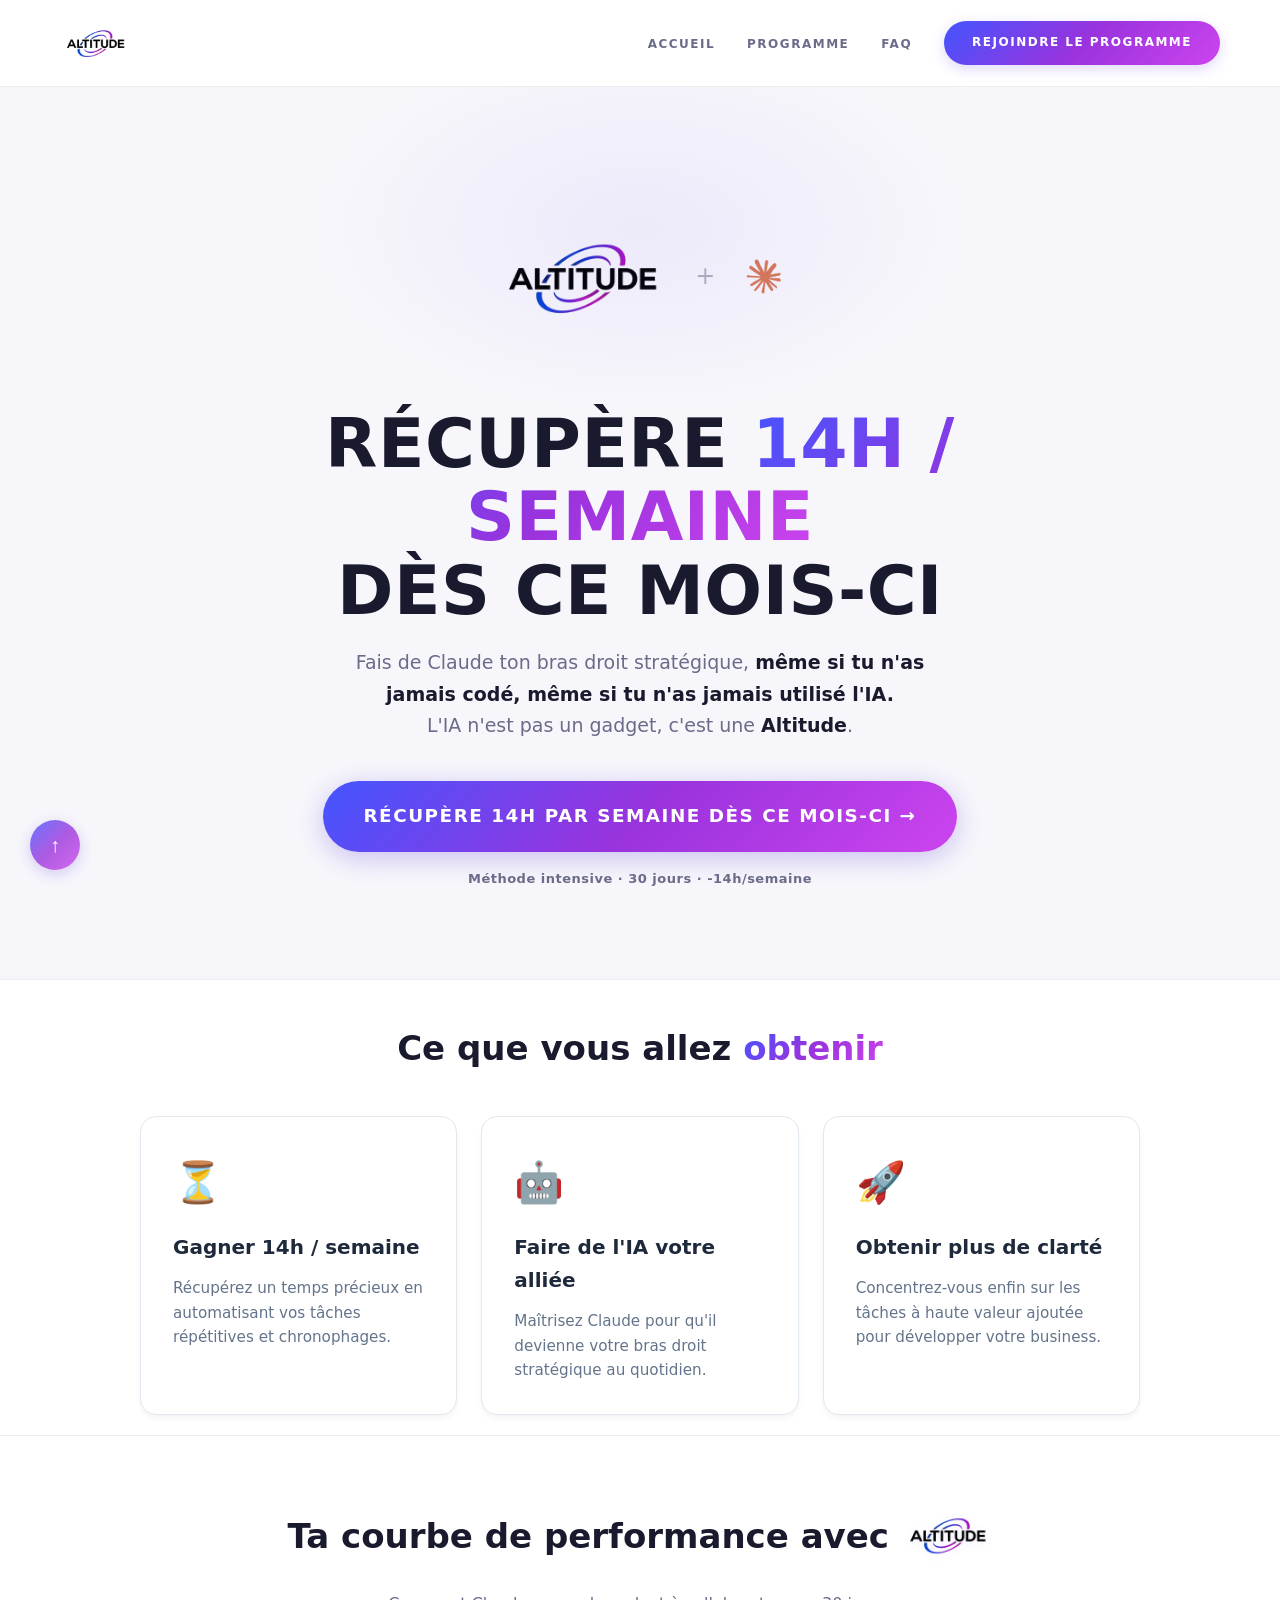
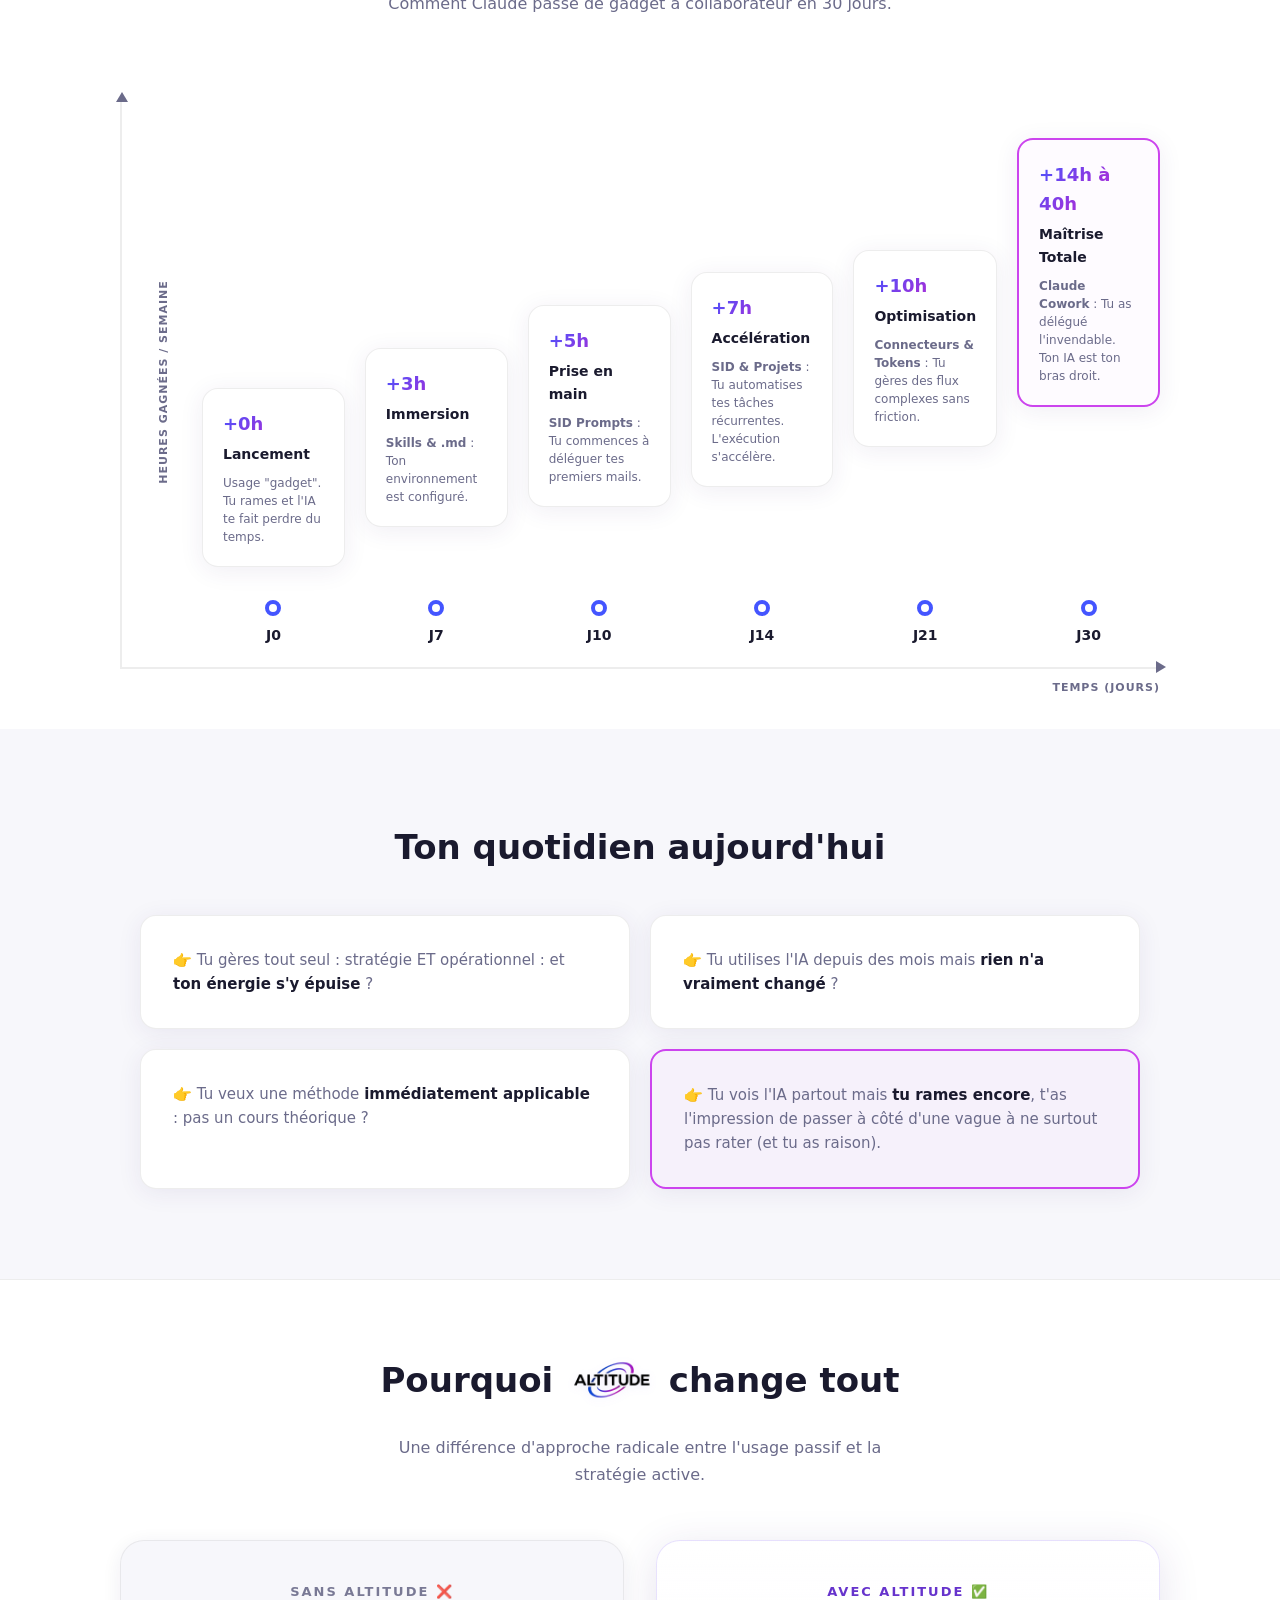
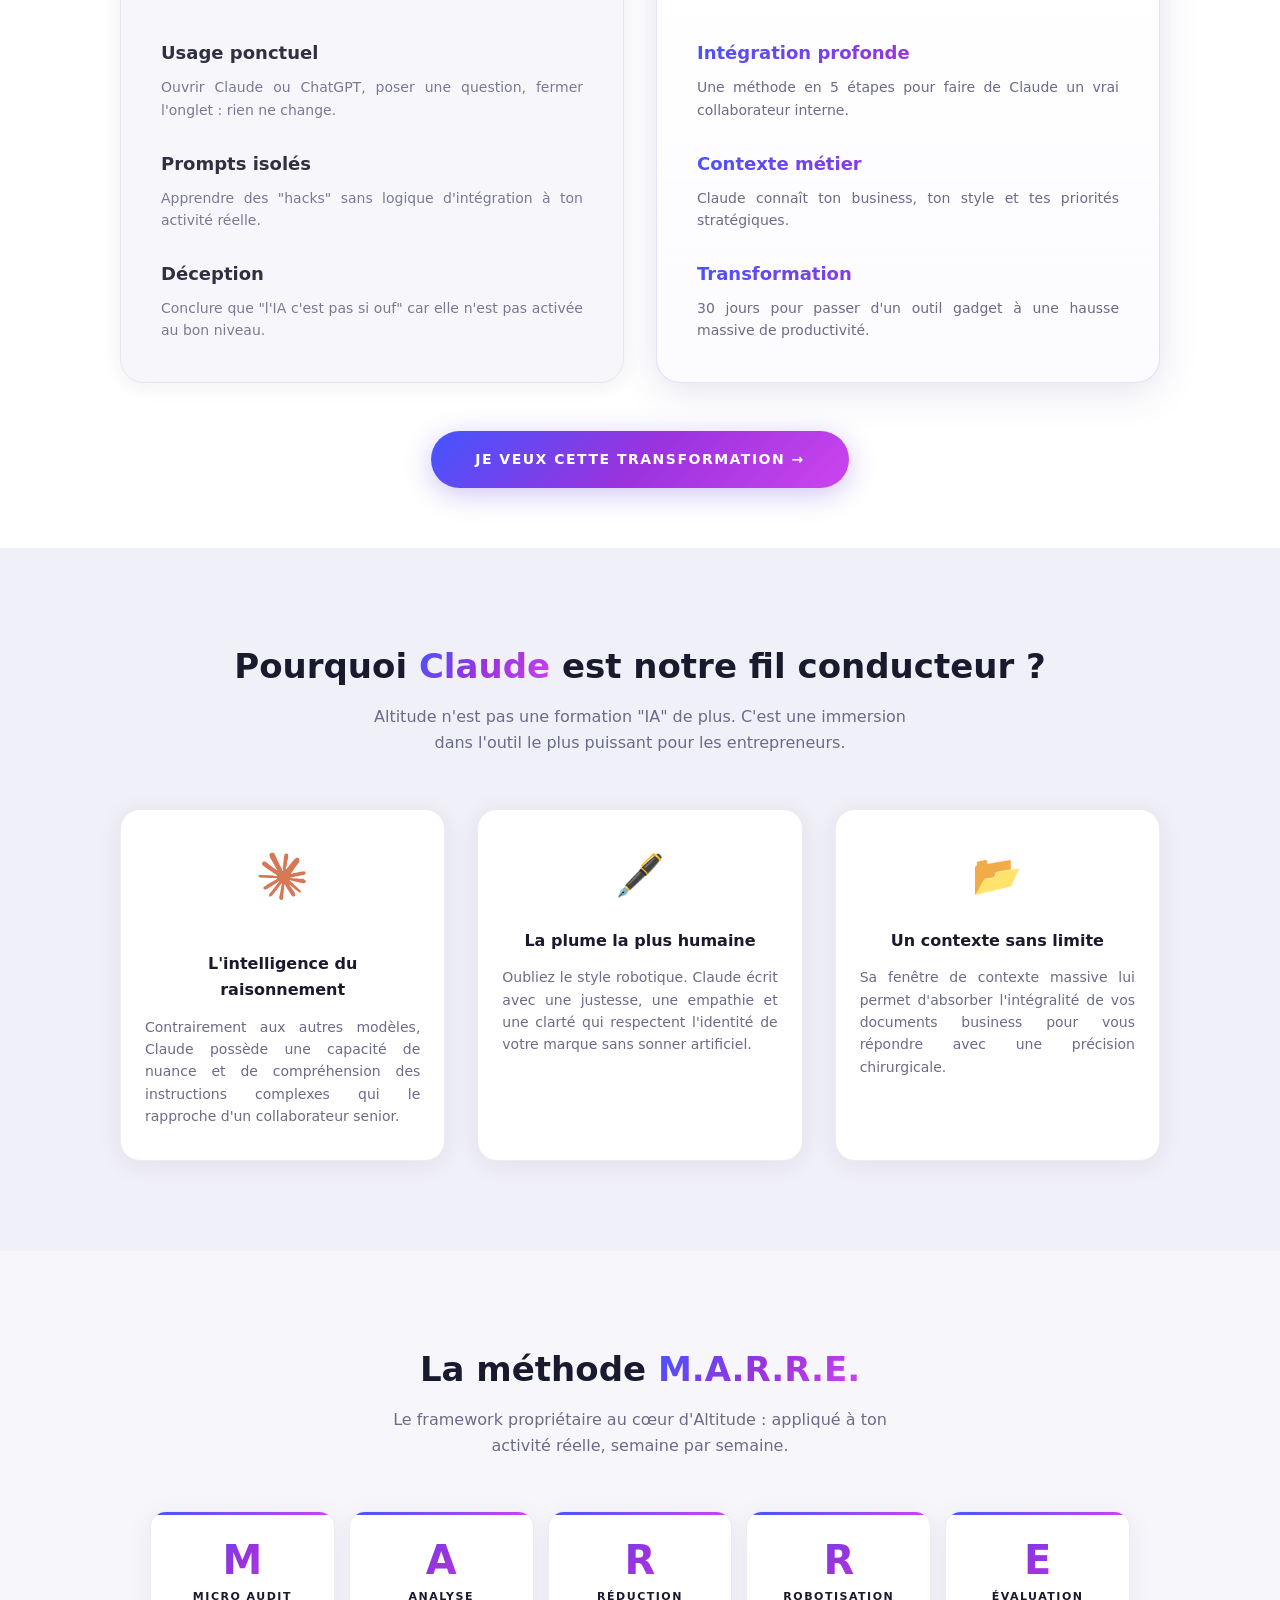
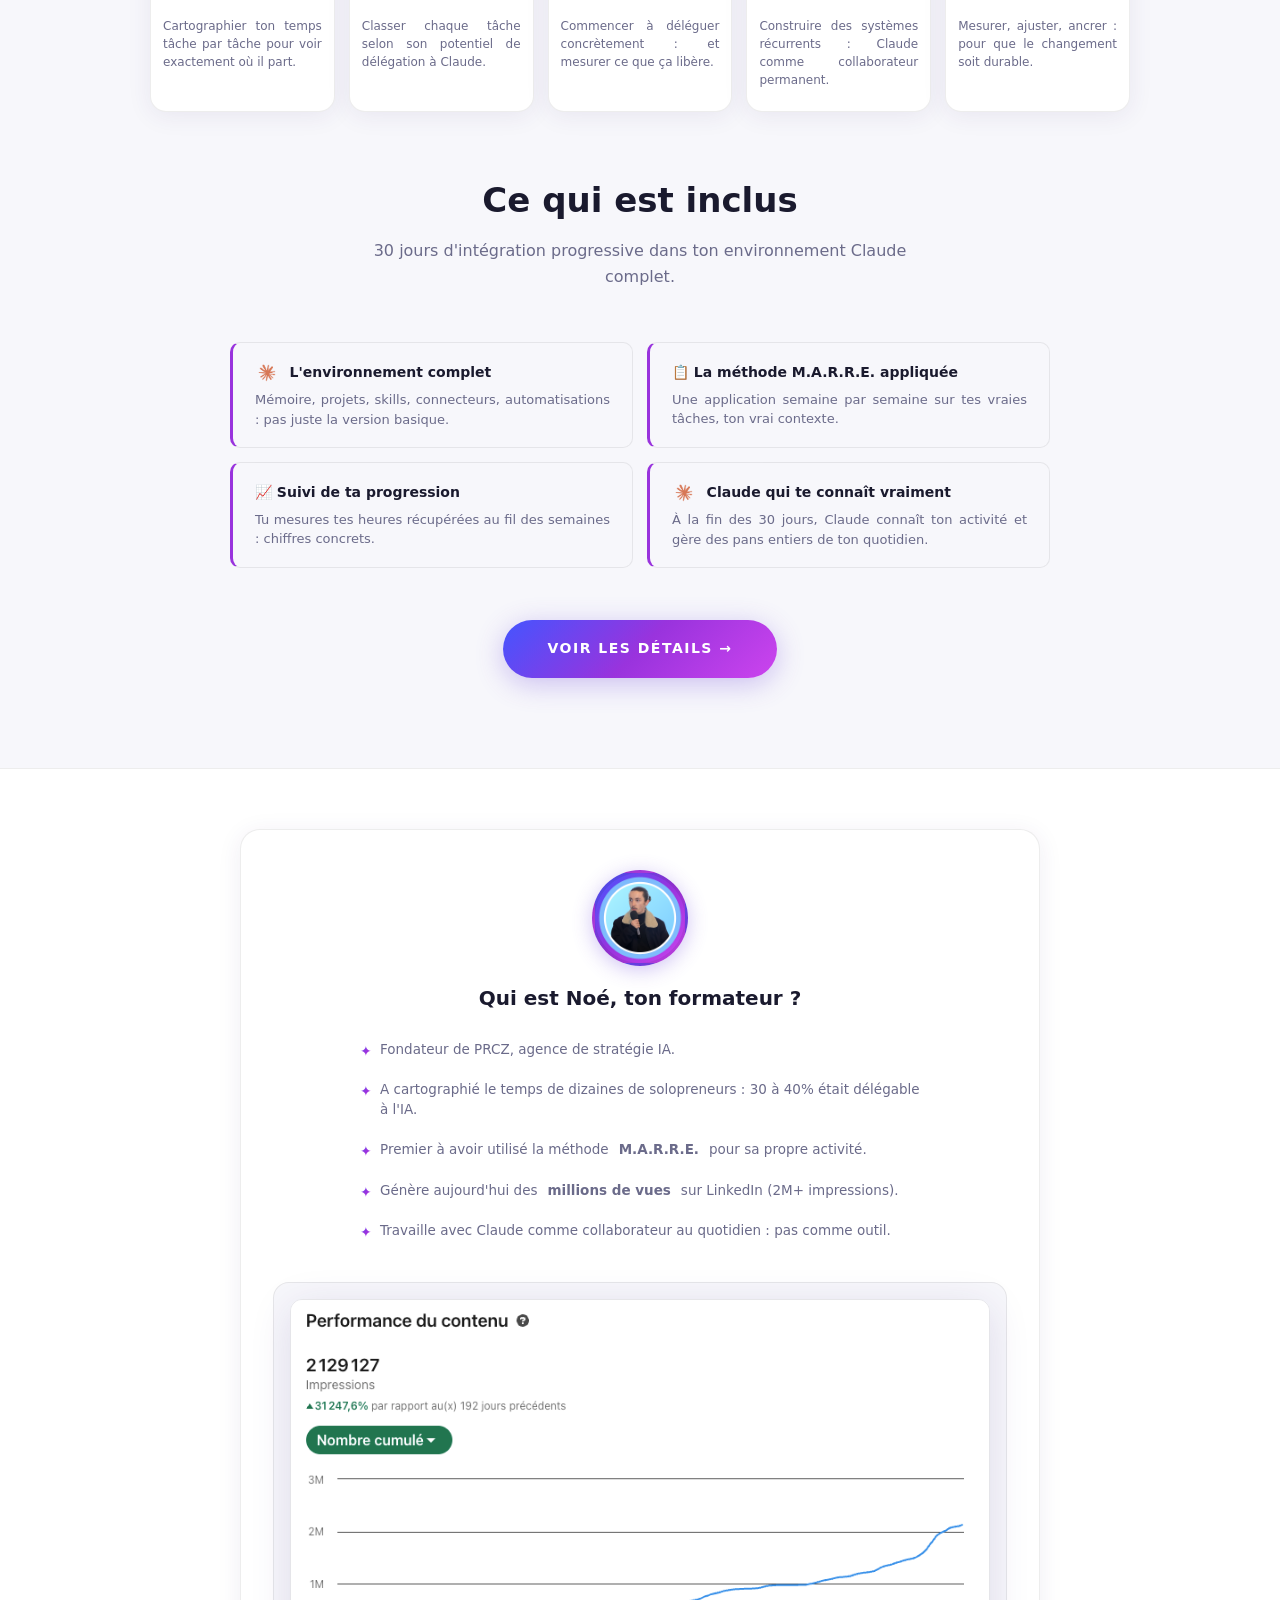
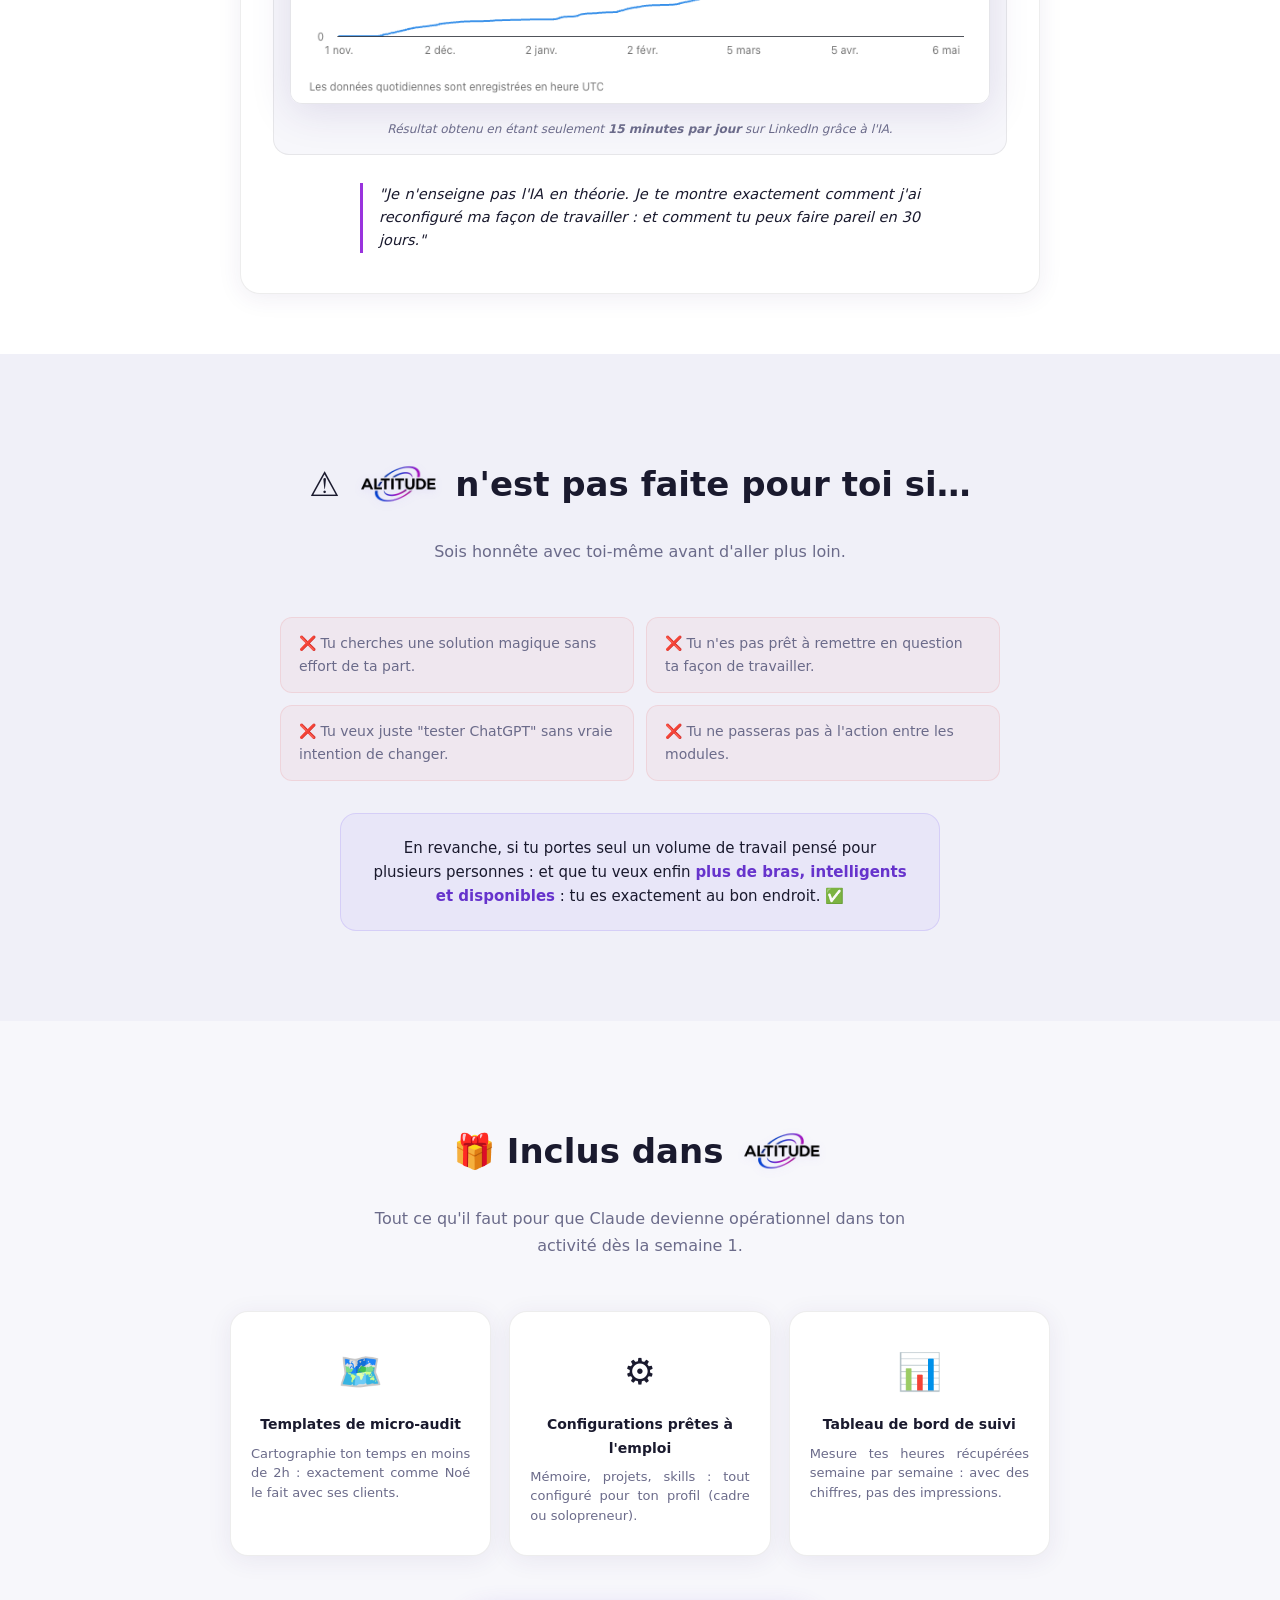
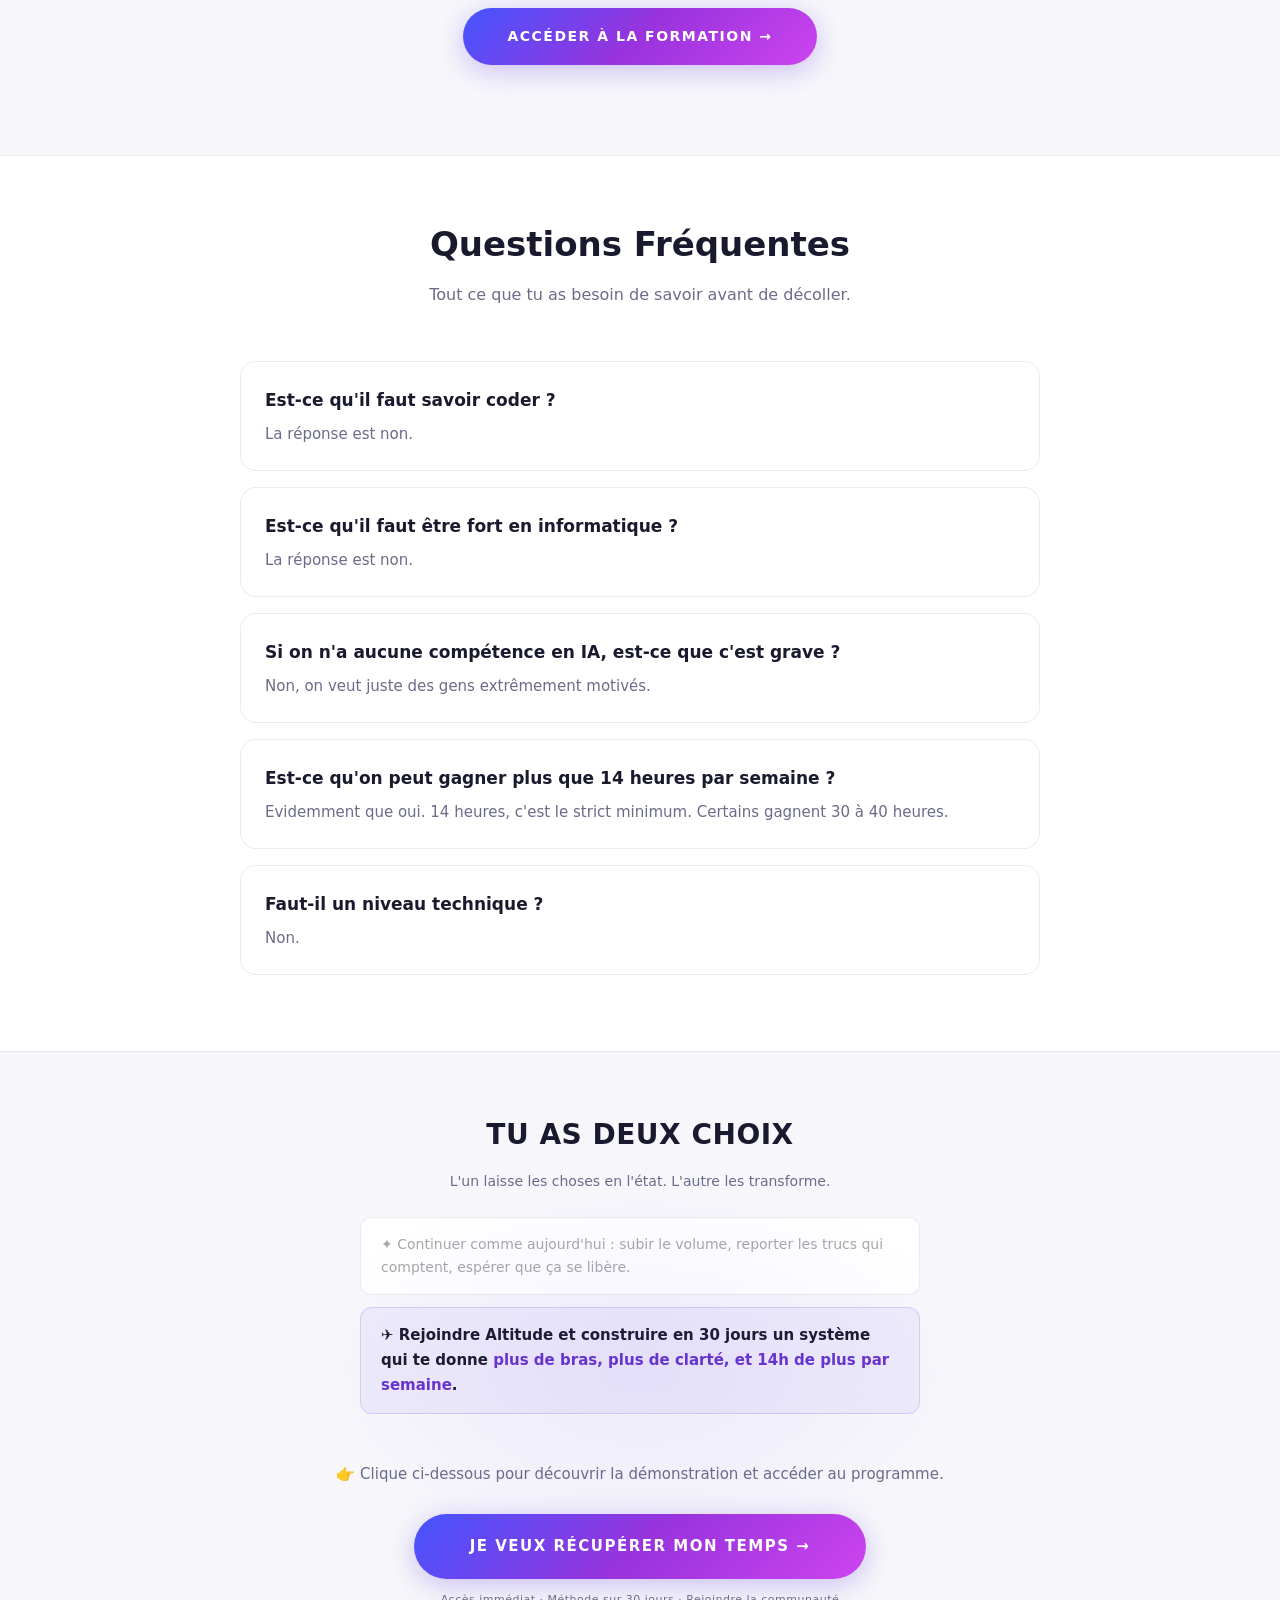
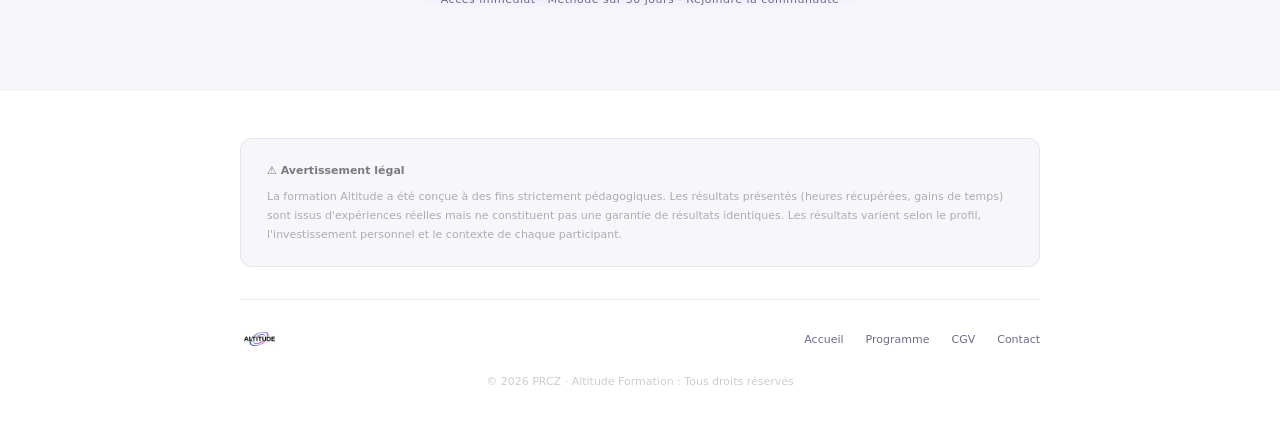
==== commit 37869783: "feat: optimize purchase funnel, remove call booking references, fix replay page layout, and embed yo" ====
--- a/index.html
+++ b/index.html
@@ -28,10 +28,10 @@
     </button>
 
     <ul class="nav-links">
-      <li><a href="#">Accueil</a></li>
-      <li><a href="#programme">Programme</a></li>
+      <li><a href="index.html">Accueil</a></li>
+      <li><a href="programme-altitude.html">Programme</a></li>
       <li><a href="#faq">FAQ</a></li>
-      <li><a href="https://altitude-business.systeme.io/altitude-ambassadeur" class="btn btn-nav">Rejoindre le
+      <li><a href="rejoindre-altitude.html" class="btn btn-nav">Rejoindre le
           programme</a></li>
     </ul>
   </nav>
@@ -49,17 +49,136 @@
     <h1>Récupère <span class="highlight">14h / semaine</span><br>dès ce mois-ci</h1>
 
     <p class="hero-sub">
-      Fais de Claude ton bras droit stratégique.<br>L'IA n'est pas un gadget, c'est une <strong>Altitude</strong>.
+      Fais de Claude ton bras droit stratégique, <strong>même si tu n'as jamais codé, même si tu n'as jamais utilisé l'IA.</strong><br>L'IA n'est pas un gadget, c'est une <strong>Altitude</strong>.
     </p>
 
     <div class="hero-cta-wrap">
-      <a href="https://altitude-business.systeme.io/altitude-ambassadeur" class="btn">Récupérer mon temps →</a>
+      <a href="rejoindre-altitude.html" class="btn" style="font-size: 1.15rem; padding: 1.25rem 2.5rem; border-radius: 50px;">Récupère 14h par semaine dès ce mois-ci →</a>
       <p class="hero-cta-badge">Méthode intensive · 30 jours · -14h/semaine</p>
     </div>
   </section>
 
-  <!-- ══════════════════════════════════
-     2b. LE CONSTAT
+
+  <!-- ══════════════════════════════════
+     2a. BÉNÉFICES CONCRETS
+══════════════════════════════════ -->
+  <section class="section-white" style="padding-top: 40px; padding-bottom: 20px;">
+    <div class="vs-container" style="text-align: center; max-width: 1000px; margin: 0 auto;">
+      <h2 class="section-title">Ce que vous allez <span class="grad-text">obtenir</span></h2>
+      <div style="display: grid; grid-template-columns: repeat(auto-fit, minmax(280px, 1fr)); gap: 24px; margin-top: 40px; text-align: left;">
+        <div style="background: #ffffff; padding: 32px; border-radius: 16px; border: 1px solid #e2e8f0; box-shadow: 0 4px 6px -1px rgba(0, 0, 0, 0.05);">
+          <div style="font-size: 2.5rem; margin-bottom: 16px;">⏳</div>
+          <h3 style="font-size: 1.25rem; margin-bottom: 12px; color: #1e293b; font-weight: 800;">Gagner 14h / semaine</h3>
+          <p style="color: #64748b; font-size: 0.95rem; line-height: 1.6;">Récupérez un temps précieux en automatisant vos tâches répétitives et chronophages.</p>
+        </div>
+        <div style="background: #ffffff; padding: 32px; border-radius: 16px; border: 1px solid #e2e8f0; box-shadow: 0 4px 6px -1px rgba(0, 0, 0, 0.05);">
+          <div style="font-size: 2.5rem; margin-bottom: 16px;">🤖</div>
+          <h3 style="font-size: 1.25rem; margin-bottom: 12px; color: #1e293b; font-weight: 800;">Faire de l'IA votre alliée</h3>
+          <p style="color: #64748b; font-size: 0.95rem; line-height: 1.6;">Maîtrisez Claude pour qu'il devienne votre bras droit stratégique au quotidien.</p>
+        </div>
+        <div style="background: #ffffff; padding: 32px; border-radius: 16px; border: 1px solid #e2e8f0; box-shadow: 0 4px 6px -1px rgba(0, 0, 0, 0.05);">
+          <div style="font-size: 2.5rem; margin-bottom: 16px;">🚀</div>
+          <h3 style="font-size: 1.25rem; margin-bottom: 12px; color: #1e293b; font-weight: 800;">Obtenir plus de clarté</h3>
+          <p style="color: #64748b; font-size: 0.95rem; line-height: 1.6;">Concentrez-vous enfin sur les tâches à haute valeur ajoutée pour développer votre business.</p>
+        </div>
+      </div>
+    </div>
+  </section>
+
+  <!-- ══════════════════════════════════
+     2b. RÉSULTATS CONCRETS
+══════════════════════════════════ -->
+  <section class="section-white">
+    <div class="vs-container">
+      <h2 class="section-title">Ta courbe de performance avec <img src="logoaltitude.png" alt="Altitude"
+          class="inline-logo"></h2>
+      <p class="section-sub-text">Comment Claude passe de gadget à collaborateur en 30 jours.</p>
+
+      <div class="roadmap-container">
+        <!-- Axes -->
+        <div class="roadmap-axis-y">Heures gagnées / semaine</div>
+        <div class="roadmap-axis-x">Temps (Jours)</div>
+
+        <!-- Connection Line -->
+        <div class="roadmap-line"></div>
+
+        <!-- Milestones -->
+        <div class="roadmap-grid">
+          <!-- J0 -->
+          <div class="milestone-card" style="--step: 0;">
+            <div class="milestone-dot"></div>
+            <div class="milestone-info">
+              <span class="milestone-gain">+0h</span>
+              <span class="milestone-title">Lancement</span>
+              <p class="milestone-desc">Usage "gadget". Tu rames et l'IA te fait perdre du temps.</p>
+            </div>
+            <div class="milestone-day">J0</div>
+          </div>
+
+          <!-- J7 -->
+          <div class="milestone-card" style="--step: 1;">
+            <div class="milestone-dot"></div>
+            <div class="milestone-info">
+              <span class="milestone-gain">+3h</span>
+              <span class="milestone-title">Immersion</span>
+              <p class="milestone-desc"><strong>Skills & .md</strong> : Ton environnement est configuré.</p>
+            </div>
+            <div class="milestone-day">J7</div>
+          </div>
+
+          <!-- J10 -->
+          <div class="milestone-card" style="--step: 1.5;">
+            <div class="milestone-dot"></div>
+            <div class="milestone-info">
+              <span class="milestone-gain">+5h</span>
+              <span class="milestone-title">Prise en main</span>
+              <p class="milestone-desc"><strong>SID Prompts</strong> : Tu commences à déléguer tes premiers mails.</p>
+            </div>
+            <div class="milestone-day">J10</div>
+          </div>
+
+          <!-- J14 -->
+          <div class="milestone-card" style="--step: 2;">
+            <div class="milestone-dot"></div>
+            <div class="milestone-info">
+              <span class="milestone-gain">+7h</span>
+              <span class="milestone-title">Accélération</span>
+              <p class="milestone-desc"><strong>SID & Projets</strong> : Tu automatises tes tâches récurrentes.
+                L'exécution s'accélère.</p>
+            </div>
+            <div class="milestone-day">J14</div>
+          </div>
+
+          <!-- J21 -->
+          <div class="milestone-card" style="--step: 3;">
+            <div class="milestone-dot"></div>
+            <div class="milestone-info">
+              <span class="milestone-gain">+10h</span>
+              <span class="milestone-title">Optimisation</span>
+              <p class="milestone-desc"><strong>Connecteurs & Tokens</strong> : Tu gères des flux complexes sans
+                friction.</p>
+            </div>
+            <div class="milestone-day">J21</div>
+          </div>
+
+          <!-- J30 -->
+          <div class="milestone-card highlight" style="--step: 4;">
+            <div class="milestone-dot"></div>
+            <div class="milestone-info">
+              <span class="milestone-gain">+14h à 40h</span>
+              <span class="milestone-title">Maîtrise Totale</span>
+              <p class="milestone-desc"><strong>Claude Cowork</strong> : Tu as délégué l'invendable. Ton IA est ton bras
+                droit.</p>
+            </div>
+            <div class="milestone-day">J30</div>
+          </div>
+        </div>
+      </div>
+    </div>
+  </section>
+
+  <!-- ══════════════════════════════════
+     2c. LE CONSTAT
 ══════════════════════════════════ -->
   <section class="section-off">
     <div class="pains-container">
@@ -130,7 +249,7 @@
       </div>
 
       <div class="btn-center" style="margin-top: 48px;">
-        <a href="https://altitude-business.systeme.io/altitude-ambassadeur" class="btn">Je veux cette transformation →</a>
+        <a href="rejoindre-altitude.html" class="btn">Je veux cette transformation →</a>
       </div>
     </div>
   </section>
@@ -232,7 +351,7 @@
     </div>
 
     <div class="btn-center">
-      <a href="https://altitude-business.systeme.io/altitude-ambassadeur" class="btn">Voir les détails →</a>
+      <a href="programme-altitude.html" class="btn">Voir les détails →</a>
     </div>
   </section>
 
@@ -284,97 +403,6 @@
     </p>
   </section>
 
-  <!-- ══════════════════════════════════
-     7. RÉSULTATS CONCRETS
-══════════════════════════════════ -->
-  <section class="section-white">
-    <div class="vs-container">
-      <h2 class="section-title">Ta courbe de performance avec <img src="logoaltitude.png" alt="Altitude"
-          class="inline-logo"></h2>
-      <p class="section-sub-text">Comment Claude passe de gadget à collaborateur en 30 jours.</p>
-
-      <div class="roadmap-container">
-        <!-- Axes -->
-        <div class="roadmap-axis-y">Heures gagnées / semaine</div>
-        <div class="roadmap-axis-x">Temps (Jours)</div>
-
-        <!-- Connection Line -->
-        <div class="roadmap-line"></div>
-
-        <!-- Milestones -->
-        <div class="roadmap-grid">
-          <!-- J0 -->
-          <div class="milestone-card" style="--step: 0;">
-            <div class="milestone-dot"></div>
-            <div class="milestone-info">
-              <span class="milestone-gain">+0h</span>
-              <span class="milestone-title">Lancement</span>
-              <p class="milestone-desc">Usage "gadget". Tu rames et l'IA te fait perdre du temps.</p>
-            </div>
-            <div class="milestone-day">J0</div>
-          </div>
-
-          <!-- J7 -->
-          <div class="milestone-card" style="--step: 1;">
-            <div class="milestone-dot"></div>
-            <div class="milestone-info">
-              <span class="milestone-gain">+3h</span>
-              <span class="milestone-title">Immersion</span>
-              <p class="milestone-desc"><strong>Skills & .md</strong> : Ton environnement est configuré.</p>
-            </div>
-            <div class="milestone-day">J7</div>
-          </div>
-
-          <!-- J10 -->
-          <div class="milestone-card" style="--step: 1.5;">
-            <div class="milestone-dot"></div>
-            <div class="milestone-info">
-              <span class="milestone-gain">+5h</span>
-              <span class="milestone-title">Prise en main</span>
-              <p class="milestone-desc"><strong>SID Prompts</strong> : Tu commences à déléguer tes premiers mails.</p>
-            </div>
-            <div class="milestone-day">J10</div>
-          </div>
-
-          <!-- J14 -->
-          <div class="milestone-card" style="--step: 2;">
-            <div class="milestone-dot"></div>
-            <div class="milestone-info">
-              <span class="milestone-gain">+7h</span>
-              <span class="milestone-title">Accélération</span>
-              <p class="milestone-desc"><strong>SID & Projets</strong> : Tu automatises tes tâches récurrentes.
-                L'exécution s'accélère.</p>
-            </div>
-            <div class="milestone-day">J14</div>
-          </div>
-
-          <!-- J21 -->
-          <div class="milestone-card" style="--step: 3;">
-            <div class="milestone-dot"></div>
-            <div class="milestone-info">
-              <span class="milestone-gain">+10h</span>
-              <span class="milestone-title">Optimisation</span>
-              <p class="milestone-desc"><strong>Connecteurs & Tokens</strong> : Tu gères des flux complexes sans
-                friction.</p>
-            </div>
-            <div class="milestone-day">J21</div>
-          </div>
-
-          <!-- J30 -->
-          <div class="milestone-card highlight" style="--step: 4;">
-            <div class="milestone-dot"></div>
-            <div class="milestone-info">
-              <span class="milestone-gain">+14h à 40h</span>
-              <span class="milestone-title">Maîtrise Totale</span>
-              <p class="milestone-desc"><strong>Claude Cowork</strong> : Tu as délégué l'invendable. Ton IA est ton bras
-                droit.</p>
-            </div>
-            <div class="milestone-day">J30</div>
-          </div>
-        </div>
-      </div>
-    </div>
-  </section>
 
   <!-- ══════════════════════════════════
      8. BONUS
@@ -403,7 +431,7 @@
     </div>
 
     <div class="btn-center">
-      <a href="https://altitude-business.systeme.io/altitude-ambassadeur" class="btn">Accéder à la formation →</a>
+      <a href="rejoindre-altitude.html" class="btn">Accéder à la formation →</a>
     </div>
   </section>
 
@@ -459,14 +487,13 @@
       </div>
     </div>
 
-    <p class="cta-nudge">👉 Tu cliques ici : et on échange <strong>5 minutes</strong> pour vérifier qu'Altitude est fait
-      pour toi.</p>
+    <p class="cta-nudge">👉 Clique ci-dessous pour découvrir la démonstration et accéder au programme.</p>
 
     <div class="cta-btn-wrap">
-      <a href="https://altitude-business.systeme.io/altitude-ambassadeur" class="btn cta-main-btn">
-        Réserver ma place →
+      <a href="rejoindre-altitude.html" class="btn cta-main-btn">
+        Je veux récupérer mon temps →
       </a>
-      <span class="cta-reassure">Échange de 5 min · Sans engagement · 10 places seulement</span>
+      <span class="cta-reassure">Accès immédiat · Méthode sur 30 jours · Rejoindre la communauté</span>
     </div>
   </section>
 
@@ -485,8 +512,8 @@
       <div class="footer-bottom">
         <div class="footer-logo"><img src="logoaltitude.png" alt="Altitude" class="inline-logo"></div>
         <ul class="footer-links">
-          <li><a href="#">Accueil</a></li>
-          <li><a href="#programme">Programme</a></li>
+          <li><a href="index.html">Accueil</a></li>
+          <li><a href="programme-altitude.html">Programme</a></li>
           <li><a href="cgv.html">CGV</a></li>
           <li><a href="mailto:noe@prcz.fr">Contact</a></li>
         </ul>
--- a/style.css
+++ b/style.css
@@ -1254,3 +1254,902 @@
   .stat-arrow { display: none; }
   .stat-after::before { content: '→ '; }
 }
+
+
+/* ══════════════════════════════════
+   PROGRAMME PAGE SPECIFIC (OPTIMIZED)
+══════════════════════════════════ */
+.prog-container {
+  max-width: 800px;
+  margin: 0 auto;
+  padding: 40px 24px 80px;
+}
+
+.prog-main {
+  margin-top: 10px;
+}
+
+.prog-header {
+  text-align: center;
+  padding: 40px 0 32px;
+  margin-bottom: 32px;
+  border-bottom: 1px solid var(--light-border);
+}
+
+.prog-header-label {
+  font-size: 11px;
+  font-weight: 800;
+  letter-spacing: 2px;
+  text-transform: uppercase;
+  color: var(--muted);
+  margin-bottom: 12px;
+}
+
+.prog-title {
+  font-size: clamp(24px, 4vw, 36px);
+  font-weight: 900;
+  line-height: 1.15;
+  color: var(--text);
+  margin-bottom: 16px;
+}
+
+.prog-sub {
+  font-size: 15px;
+  color: var(--muted);
+  max-width: 600px;
+  margin: 0 auto 24px;
+  line-height: 1.6;
+}
+
+/* MARRE GRID (Overview) */
+.marre-grid {
+  display: grid;
+  grid-template-columns: repeat(5, 1fr);
+  gap: 12px;
+  margin: 0 auto 40px;
+  max-width: 700px;
+}
+
+.marre-grid .marre-card {
+  background: var(--white);
+  border: 1px solid var(--light-border);
+  border-radius: 12px;
+  padding: 12px 8px;
+  text-align: center;
+  box-shadow: var(--shadow);
+  transition: transform 0.2s, box-shadow 0.2s;
+}
+
+.marre-grid .marre-card:hover {
+  transform: translateY(-2px);
+  box-shadow: var(--shadow-md);
+}
+
+.marre-grid .marre-letter {
+  font-size: 20px;
+  font-weight: 900;
+  line-height: 1;
+  margin-bottom: 4px;
+  display: block;
+}
+
+.marre-grid .marre-word {
+  font-size: 10px;
+  font-weight: 800;
+  color: var(--text);
+  margin-bottom: 0;
+  letter-spacing: 0.5px;
+  text-transform: uppercase;
+}
+
+/* EVOLUTION BANNER */
+.evolution-banner {
+  background: var(--text);
+  color: white;
+  padding: 20px 24px;
+  border-radius: 16px;
+  margin-bottom: 32px;
+  display: flex;
+  align-items: center;
+  gap: 20px;
+  box-shadow: var(--shadow-md);
+  position: relative;
+  overflow: hidden;
+}
+
+.evolution-banner::before {
+  content: '';
+  position: absolute;
+  left: 0; top: 0; bottom: 0;
+  width: 5px;
+  background: var(--grad);
+}
+
+.evolution-banner .evo-icon {
+  font-size: 24px;
+  flex-shrink: 0;
+}
+
+.evolution-banner .evo-text {
+  flex: 1;
+}
+
+.evolution-banner .evo-title {
+  font-size: 14px;
+  font-weight: 800;
+  margin-bottom: 4px;
+  color: #fff;
+}
+
+.evolution-banner .evo-desc {
+  font-size: 12px;
+  color: #aaa;
+  line-height: 1.5;
+}
+
+.evolution-banner .evo-badge {
+  background: var(--grad);
+  color: #fff;
+  font-size: 9px;
+  font-weight: 800;
+  letter-spacing: 1px;
+  text-transform: uppercase;
+  padding: 4px 12px;
+  border-radius: 100px;
+  flex-shrink: 0;
+  box-shadow: 0 4px 10px rgba(150, 60, 240, 0.2);
+}
+
+/* MODULES (Accordions) */
+.module {
+  background: var(--white);
+  border: 1px solid var(--light-border);
+  border-radius: 16px;
+  margin-bottom: 24px;
+  overflow: hidden;
+  box-shadow: var(--shadow);
+  transition: all 0.3s ease;
+  scroll-margin-top: 100px;
+}
+
+.module:hover {
+  box-shadow: var(--shadow-md);
+}
+
+.module.open {
+  border-color: var(--purple);
+}
+
+.module-header {
+  padding: 24px 28px;
+  display: flex;
+  align-items: center;
+  gap: 20px;
+  cursor: pointer;
+  position: relative;
+}
+
+.module-icon {
+  font-size: 28px;
+  flex-shrink: 0;
+}
+
+.module-meta {
+  flex: 1;
+  padding-right: 48px;
+}
+
+.module-tag {
+  font-size: 10px;
+  font-weight: 800;
+  letter-spacing: 1px;
+  text-transform: uppercase;
+  color: var(--purple);
+  margin-bottom: 6px;
+}
+
+.module-title {
+  font-size: 18px;
+  font-weight: 800;
+  color: var(--text);
+  line-height: 1.3;
+  margin-bottom: 8px;
+}
+
+.module-pitch {
+  font-size: 13.5px;
+  color: var(--muted);
+  line-height: 1.5;
+}
+
+.module-pills {
+  display: flex;
+  gap: 8px;
+  flex-wrap: wrap;
+  margin-top: 12px;
+}
+
+.pill {
+  font-size: 10.5px;
+  font-weight: 700;
+  padding: 4px 12px;
+  border-radius: 100px;
+}
+
+.pill.time {
+  background: var(--off);
+  color: var(--muted);
+}
+
+.pill.level {
+  background: rgba(68, 85, 255, 0.08);
+  color: var(--blue);
+}
+
+.pill.inter {
+  background: rgba(224, 90, 43, 0.08);
+  color: #e05a2b;
+}
+
+.pill.adv {
+  background: rgba(220, 38, 38, 0.08);
+  color: #dc2626;
+}
+
+.pill.all {
+  background: rgba(26, 122, 60, 0.08);
+  color: #1a7a3c;
+}
+
+.module-header::after {
+  content: '▼';
+  position: absolute;
+  right: 28px;
+  top: 50%;
+  transform: translateY(-50%);
+  font-size: 11px;
+  color: var(--muted);
+  background: var(--off);
+  width: 32px;
+  height: 32px;
+  display: flex;
+  align-items: center;
+  justify-content: center;
+  border-radius: 50%;
+  transition: all 0.3s ease;
+}
+
+.module.open .module-header::after {
+  transform: translateY(-50%) rotate(180deg);
+  background: var(--grad);
+  color: white;
+}
+
+/* CHAPTERS (Expanded Content) */
+.chapters {
+  display: none;
+  padding: 0 28px 28px;
+  border-top: 1px solid var(--light-border);
+  margin-top: 16px;
+  padding-top: 24px;
+}
+
+.module.open .chapters {
+  display: block;
+}
+
+.ch-group-title {
+  font-size: 11px;
+  font-weight: 800;
+  letter-spacing: 1.5px;
+  text-transform: uppercase;
+  color: var(--text);
+  margin: 24px 0 16px;
+}
+
+.ch-list {
+  display: flex;
+  flex-direction: column;
+  gap: 12px;
+}
+
+.ch-item {
+  display: flex;
+  gap: 16px;
+  align-items: flex-start;
+  padding: 16px 20px;
+  background: var(--off);
+  border-radius: 12px;
+  border: 1px solid var(--light-border);
+}
+
+.ch-num {
+  font-size: 11px;
+  font-weight: 800;
+  color: var(--muted);
+  min-width: 44px;
+  flex-shrink: 0;
+  background: var(--white);
+  padding: 6px;
+  border-radius: 6px;
+  text-align: center;
+  box-shadow: 0 2px 6px rgba(0,0,0,0.03);
+}
+
+.ch-body {
+  flex: 1;
+}
+
+.ch-title {
+  font-size: 14.5px;
+  font-weight: 800;
+  color: var(--text);
+  margin-bottom: 6px;
+  line-height: 1.3;
+}
+
+.ch-desc {
+  font-size: 13px;
+  color: var(--muted);
+  line-height: 1.5;
+  margin-bottom: 12px;
+}
+
+.ch-tags {
+  display: flex;
+  gap: 6px;
+  margin-bottom: 12px;
+  flex-wrap: wrap;
+}
+
+.ch-tag {
+  font-size: 10px;
+  font-weight: 700;
+  padding: 3px 8px;
+  border-radius: 4px;
+  background: var(--white);
+  color: var(--muted);
+  border: 1px solid var(--light-border);
+}
+
+.deliverable-row {
+  display: flex;
+  gap: 8px;
+  align-items: flex-start;
+  background: rgba(204, 68, 238, 0.04);
+  padding: 10px 14px;
+  border-radius: 8px;
+  border-left: 3px solid var(--purple);
+}
+
+.deliverable-label {
+  font-size: 10px;
+  font-weight: 800;
+  color: var(--purple);
+  text-transform: uppercase;
+  letter-spacing: 0.5px;
+  flex-shrink: 0;
+}
+
+.deliverable-text {
+  font-size: 12.5px;
+  color: var(--text);
+  line-height: 1.4;
+  font-weight: 500;
+}
+
+/* ECO SECTION (Sidebars replacement) */
+.eco-section {
+  padding: 60px 24px;
+  background: var(--off);
+  margin-top: 40px;
+}
+
+.eco-grid {
+  max-width: 800px;
+  margin: 0 auto;
+  display: grid;
+  grid-template-columns: 1fr 1fr;
+  gap: 24px;
+}
+
+.eco-card {
+  background: var(--white);
+  padding: 32px;
+  border-radius: 16px;
+  box-shadow: var(--shadow);
+  border: 1px solid var(--light-border);
+  transition: transform 0.2s, box-shadow 0.2s;
+}
+
+.eco-card:hover {
+  transform: translateY(-3px);
+  box-shadow: var(--shadow-md);
+}
+
+.eco-icon {
+  font-size: 36px;
+  margin-bottom: 16px;
+  display: block;
+}
+
+.eco-label {
+  font-size: 11px;
+  font-weight: 800;
+  letter-spacing: 1.5px;
+  text-transform: uppercase;
+  color: var(--purple);
+  margin-bottom: 8px;
+}
+
+.eco-card h3 {
+  font-size: 20px;
+  font-weight: 900;
+  margin-bottom: 12px;
+  line-height: 1.25;
+}
+
+.eco-list {
+  list-style: none;
+  margin-top: 16px;
+}
+
+.eco-list li {
+  position: relative;
+  padding-left: 24px;
+  font-size: 13px;
+  color: var(--muted);
+  margin-bottom: 10px;
+  line-height: 1.5;
+}
+
+.eco-list li::before {
+  content: '✦';
+  position: absolute;
+  left: 0;
+  color: var(--blue);
+  font-weight: 800;
+  font-size: 14px;
+}
+
+/* BIG CTA SECTION */
+.big-cta-section {
+  text-align: center;
+  padding: 60px 24px 80px;
+  background: var(--white);
+}
+
+.big-cta-box {
+  max-width: 800px;
+  margin: 0 auto;
+  padding: 40px 32px;
+  border-radius: 24px;
+  background: var(--off);
+  border: 1px solid var(--light-border);
+  box-shadow: var(--shadow);
+  position: relative;
+  overflow: hidden;
+}
+
+.big-cta-box::before {
+  content: '';
+  position: absolute;
+  top: 0; left: 0; right: 0;
+  height: 5px;
+  background: var(--grad);
+}
+
+.big-cta-box h2 {
+  font-size: clamp(20px, 4vw, 28px);
+  font-weight: 900;
+  color: var(--text);
+  margin-bottom: 12px;
+}
+
+.big-cta-box p {
+  font-size: 14px;
+  color: var(--muted);
+  margin-bottom: 24px;
+  max-width: 540px;
+  margin-left: auto;
+  margin-right: auto;
+  line-height: 1.6;
+}
+
+/* RESPONSIVE LAYOUT */
+@media (max-width: 768px) {
+  .marre-grid {
+    grid-template-columns: repeat(3, 1fr);
+    gap: 8px;
+  }
+  .module-header {
+    flex-direction: column;
+    text-align: center;
+    gap: 12px;
+    padding: 24px 20px;
+  }
+  .module-meta {
+    padding-right: 0;
+  }
+  .module-header::after {
+    top: 20px;
+    right: 20px;
+    transform: none;
+    width: 28px;
+    height: 28px;
+    font-size: 10px;
+  }
+  .module.open .module-header::after {
+    transform: rotate(180deg);
+  }
+  .ch-item {
+    flex-direction: column;
+    padding: 16px;
+    gap: 12px;
+  }
+  .ch-num {
+    width: 100%;
+    text-align: left;
+    min-width: auto;
+    padding: 4px 8px;
+  }
+  .eco-grid {
+    grid-template-columns: 1fr;
+    gap: 20px;
+  }
+  .big-cta-box {
+    padding: 32px 20px;
+  }
+  .btn {
+    white-space: normal;
+  }
+}
+
+@media (max-width: 480px) {
+  .marre-grid {
+    grid-template-columns: 1fr;
+  }
+}
+
+/* ══════════════════════════════════
+   NURTURING / REPLAY PAGE SPECIFIC
+══════════════════════════════════ */
+.replay-hero {
+  text-align: center;
+  padding: 60px 24px 32px;
+  max-width: 800px;
+  margin: 0 auto;
+}
+
+.replay-badge {
+  display: inline-block;
+  background: rgba(140, 60, 240, 0.08);
+  color: var(--purple);
+  font-size: 11px;
+  font-weight: 800;
+  text-transform: uppercase;
+  letter-spacing: 1.5px;
+  padding: 6px 16px;
+  border-radius: 100px;
+  margin-bottom: 16px;
+}
+
+.replay-hero h1 {
+  font-size: clamp(24px, 4vw, 36px);
+  font-weight: 900;
+  line-height: 1.15;
+  color: var(--text);
+  margin-bottom: 16px;
+}
+
+.replay-sub {
+  font-size: 15px;
+  color: var(--muted);
+  max-width: 640px;
+  margin: 0 auto;
+  line-height: 1.6;
+}
+
+.video-section {
+  padding: 0 24px 60px;
+  max-width: 800px;
+  margin: 0 auto;
+}
+
+.video-container-box {
+  background: var(--white);
+  border: 1px solid var(--light-border);
+  border-radius: 20px;
+  overflow: hidden;
+  aspect-ratio: 16 / 9;
+  position: relative;
+  box-shadow: var(--shadow-md);
+}
+
+.video-placeholder-wrap {
+  position: absolute;
+  top: 0; left: 0; right: 0; bottom: 0;
+  display: flex;
+  align-items: center;
+  justify-content: center;
+  cursor: pointer;
+}
+
+.video-placeholder-bg {
+  position: absolute;
+  top: 0; left: 0; right: 0; bottom: 0;
+  transition: opacity 0.3s;
+}
+
+.video-play-btn {
+  position: relative;
+  width: 72px;
+  height: 72px;
+  background: var(--grad);
+  border-radius: 50%;
+  display: flex;
+  align-items: center;
+  justify-content: center;
+  box-shadow: 0 8px 24px rgba(150, 60, 240, 0.3);
+  transition: transform 0.3s, box-shadow 0.3s;
+}
+
+.video-play-icon {
+  width: 0;
+  height: 0;
+  border-top: 10px solid transparent;
+  border-bottom: 10px solid transparent;
+  border-left: 16px solid white;
+  margin-left: 4px;
+}
+
+.video-placeholder-wrap:hover .video-play-btn {
+  transform: scale(1.08);
+  box-shadow: 0 12px 30px rgba(150, 60, 240, 0.5);
+}
+
+.video-info-badge {
+  position: absolute;
+  bottom: 16px;
+  left: 16px;
+  background: rgba(0, 0, 0, 0.6);
+  backdrop-filter: blur(8px);
+  -webkit-backdrop-filter: blur(8px);
+  color: white;
+  font-size: 11px;
+  font-weight: 700;
+  padding: 5px 12px;
+  border-radius: 100px;
+}
+
+.btn-center {
+  display: flex;
+  justify-content: center;
+}
+
+.replay-info-section {
+  padding: 60px 24px;
+  background: var(--white);
+}
+
+.info-container {
+  max-width: 800px;
+  margin: 0 auto;
+}
+
+.bullets-grid {
+  display: grid;
+  grid-template-columns: 1fr 1fr;
+  gap: 24px;
+  margin-top: 36px;
+}
+
+.bullet-item {
+  display: flex;
+  gap: 16px;
+  align-items: flex-start;
+}
+
+.bullet-icon-box {
+  width: 40px;
+  height: 40px;
+  background: var(--off);
+  border: 1px solid var(--light-border);
+  border-radius: 10px;
+  display: flex;
+  align-items: center;
+  justify-content: center;
+  font-size: 18px;
+  flex-shrink: 0;
+}
+
+.bullet-content h4 {
+  font-size: 14.5px;
+  font-weight: 800;
+  color: var(--text);
+  margin-bottom: 6px;
+}
+
+.bullet-content p {
+  font-size: 13px;
+  color: var(--muted);
+  line-height: 1.5;
+}
+
+.reassurance-section {
+  padding: 60px 24px;
+  background: var(--white);
+  border-top: 1px solid var(--light-border);
+}
+
+.reassurance-grid {
+  max-width: 800px;
+  margin: 36px auto 0;
+  display: grid;
+  grid-template-columns: repeat(3, 1fr);
+  gap: 20px;
+}
+
+.reassurance-card {
+  background: var(--off);
+  border: 1px solid var(--light-border);
+  padding: 24px;
+  border-radius: 16px;
+  transition: transform 0.2s, box-shadow 0.2s;
+}
+
+.reassurance-card:hover {
+  transform: translateY(-2px);
+  box-shadow: var(--shadow);
+}
+
+.step-num {
+  display: block;
+  font-size: 11px;
+  font-weight: 800;
+  color: var(--purple);
+  margin-bottom: 12px;
+  letter-spacing: 0.5px;
+}
+
+.reassurance-card h3 {
+  font-size: 14px;
+  font-weight: 800;
+  color: var(--text);
+  margin-bottom: 8px;
+}
+
+.reassurance-card p {
+  font-size: 12.5px;
+  color: var(--muted);
+  line-height: 1.5;
+}
+
+.section-white {
+  padding: 60px 24px;
+  background: var(--white);
+  border-top: 1px solid var(--light-border);
+}
+
+.trainer-card {
+  max-width: 800px;
+  margin: 0 auto;
+  background: var(--white);
+  border: 1px solid var(--light-border);
+  padding: 40px 32px;
+  border-radius: 20px;
+  box-shadow: var(--shadow);
+  text-align: center;
+}
+
+.trainer-avatar {
+  width: 96px;
+  height: 96px;
+  border-radius: 50%;
+  margin-bottom: 16px;
+  object-fit: cover;
+  border: 3px solid var(--light-border);
+}
+
+.trainer-card h2 {
+  font-size: 20px;
+  font-weight: 900;
+  margin-bottom: 24px;
+}
+
+.trainer-bullets {
+  list-style: none;
+  text-align: left;
+  max-width: 560px;
+  margin: 0 auto 32px;
+}
+
+.trainer-bullets li {
+  position: relative;
+  padding-left: 20px;
+  font-size: 13.5px;
+  color: var(--muted);
+  margin-bottom: 10px;
+  line-height: 1.5;
+}
+
+.trainer-bullets li::before {
+  content: '✦';
+  position: absolute;
+  left: 0;
+  color: var(--blue);
+  font-weight: 800;
+}
+
+.trainer-social-proof {
+  margin: 28px 0;
+}
+
+.linkedin-slide {
+  max-width: 100%;
+  border-radius: 12px;
+  border: 1px solid var(--light-border);
+  box-shadow: var(--shadow-md);
+}
+
+.proof-caption {
+  font-size: 12px;
+  color: var(--muted);
+  margin-top: 10px;
+}
+
+.trainer-quote {
+  font-style: italic;
+  font-size: 14.5px;
+  color: var(--text);
+  font-weight: 500;
+  max-width: 560px;
+  margin: 0 auto;
+  line-height: 1.6;
+}
+
+.section-cta {
+  text-align: center;
+  padding: 60px 24px 80px;
+  background: var(--off);
+  border-top: 1px solid var(--light-border);
+}
+
+.section-cta h2 {
+  font-size: clamp(20px, 4vw, 28px);
+  font-weight: 900;
+  color: var(--text);
+  margin-bottom: 12px;
+}
+
+.cta-sub-line {
+  font-size: 14px;
+  color: var(--muted);
+  margin-bottom: 24px;
+}
+
+.cta-btn-wrap {
+  display: flex;
+  flex-direction: column;
+  align-items: center;
+  gap: 12px;
+}
+
+.cta-reassure {
+  font-size: 11px;
+  color: var(--muted);
+}
+
+@media (max-width: 768px) {
+  .bullets-grid {
+    grid-template-columns: 1fr;
+    gap: 16px;
+  }
+  .reassurance-grid {
+    grid-template-columns: 1fr;
+    gap: 16px;
+  }
+  .trainer-card {
+    padding: 24px 16px;
+  }
+}
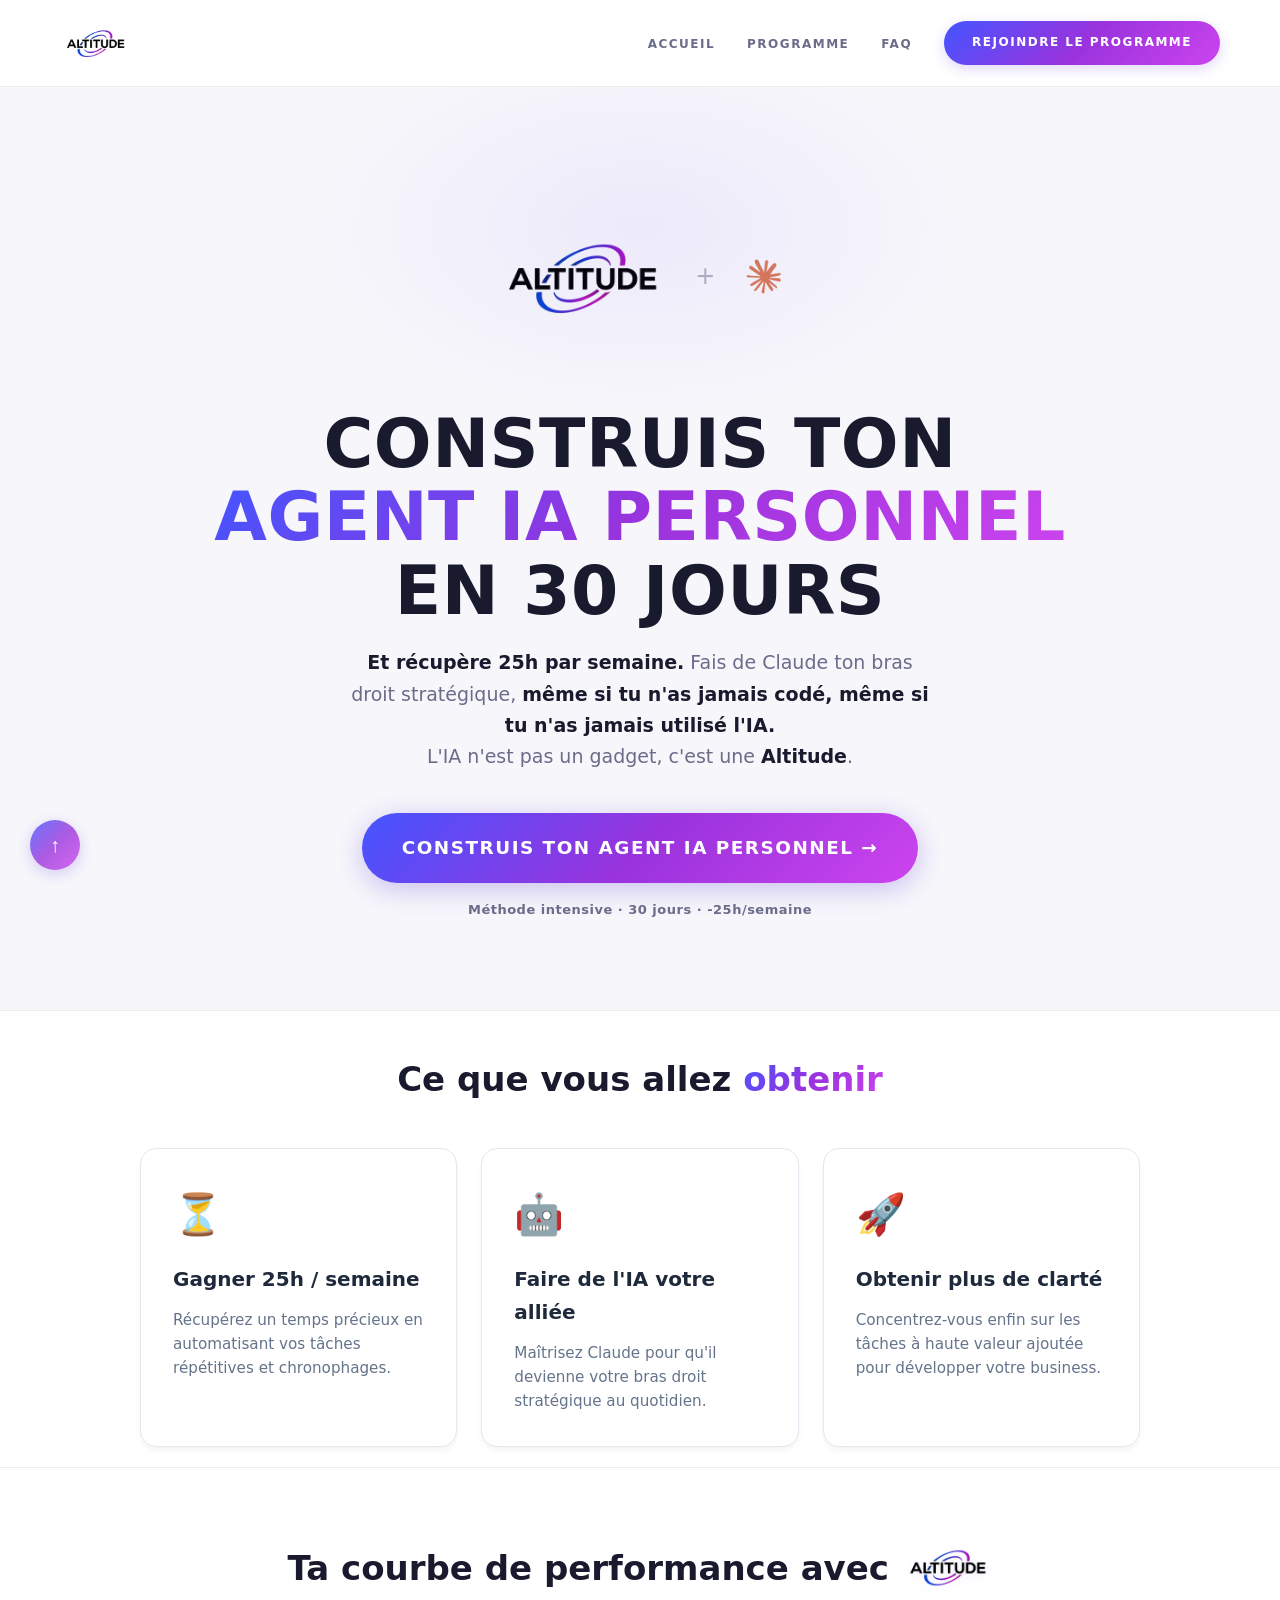
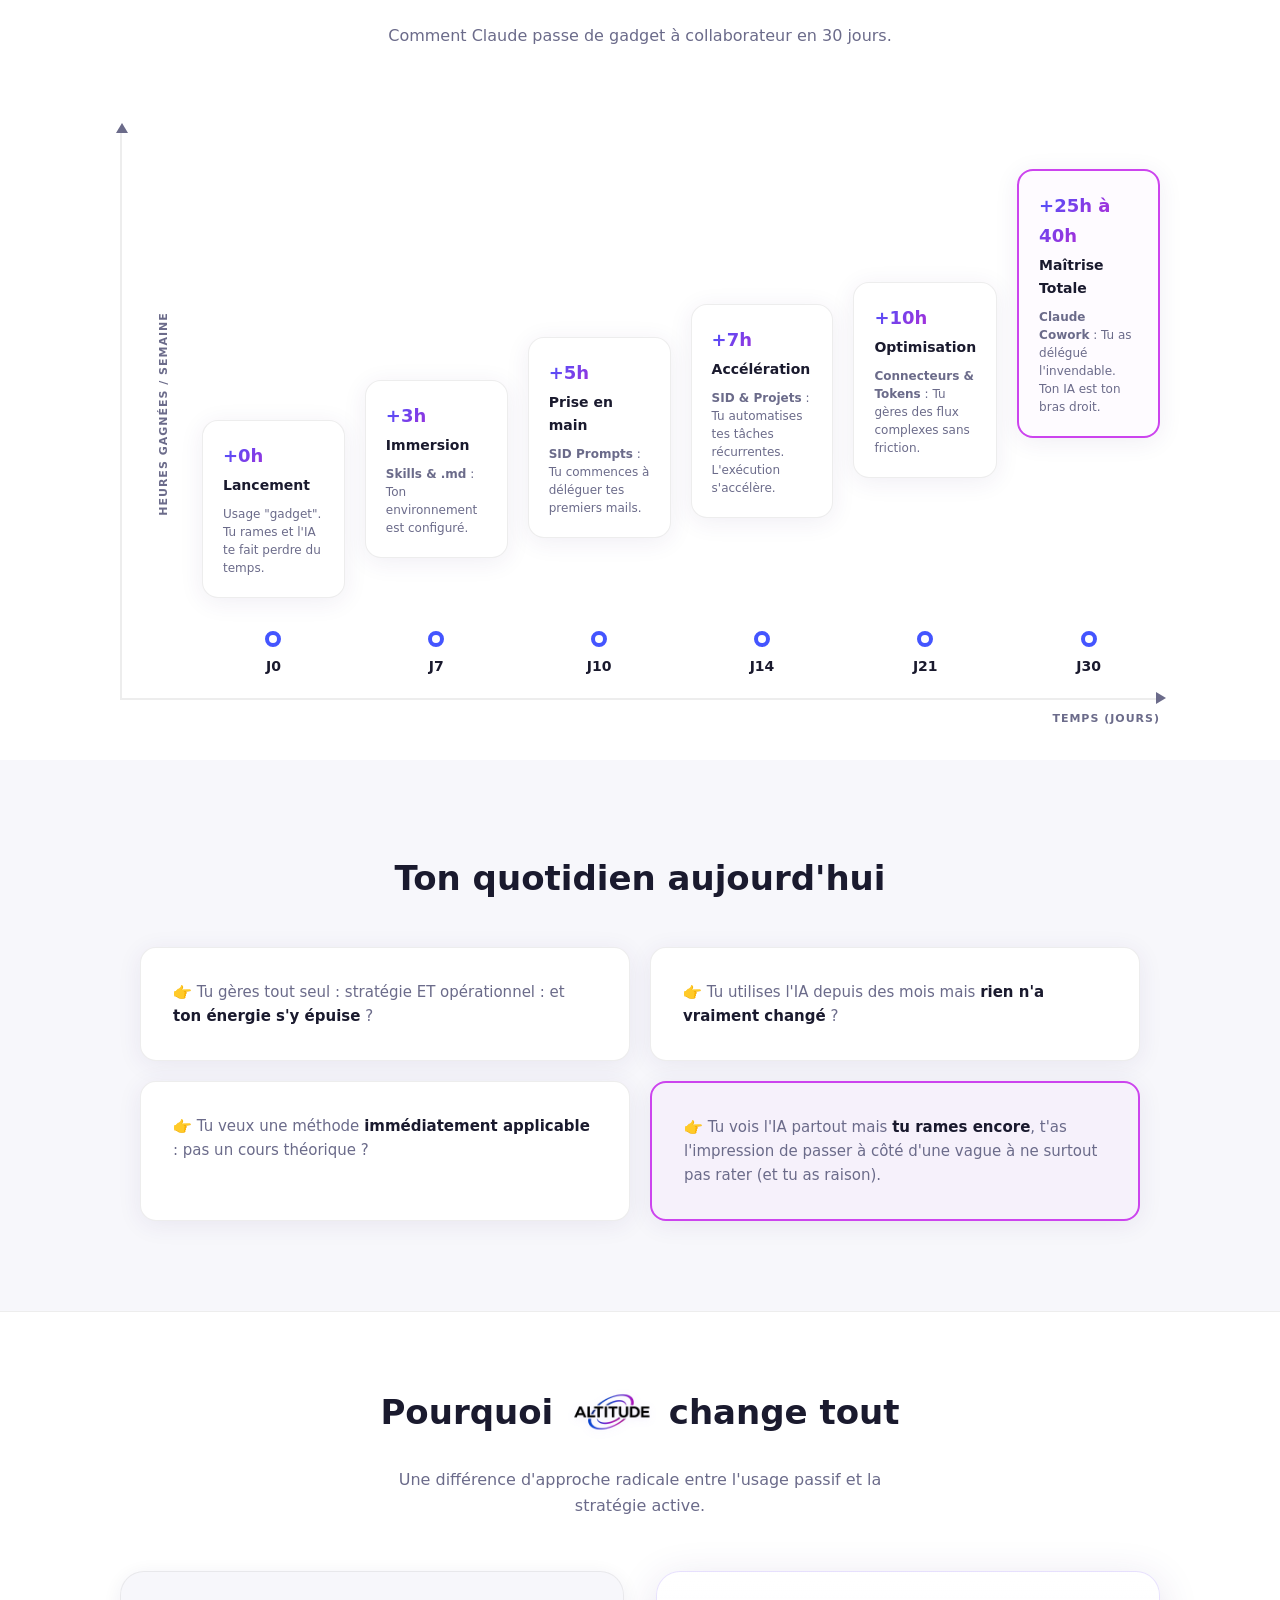
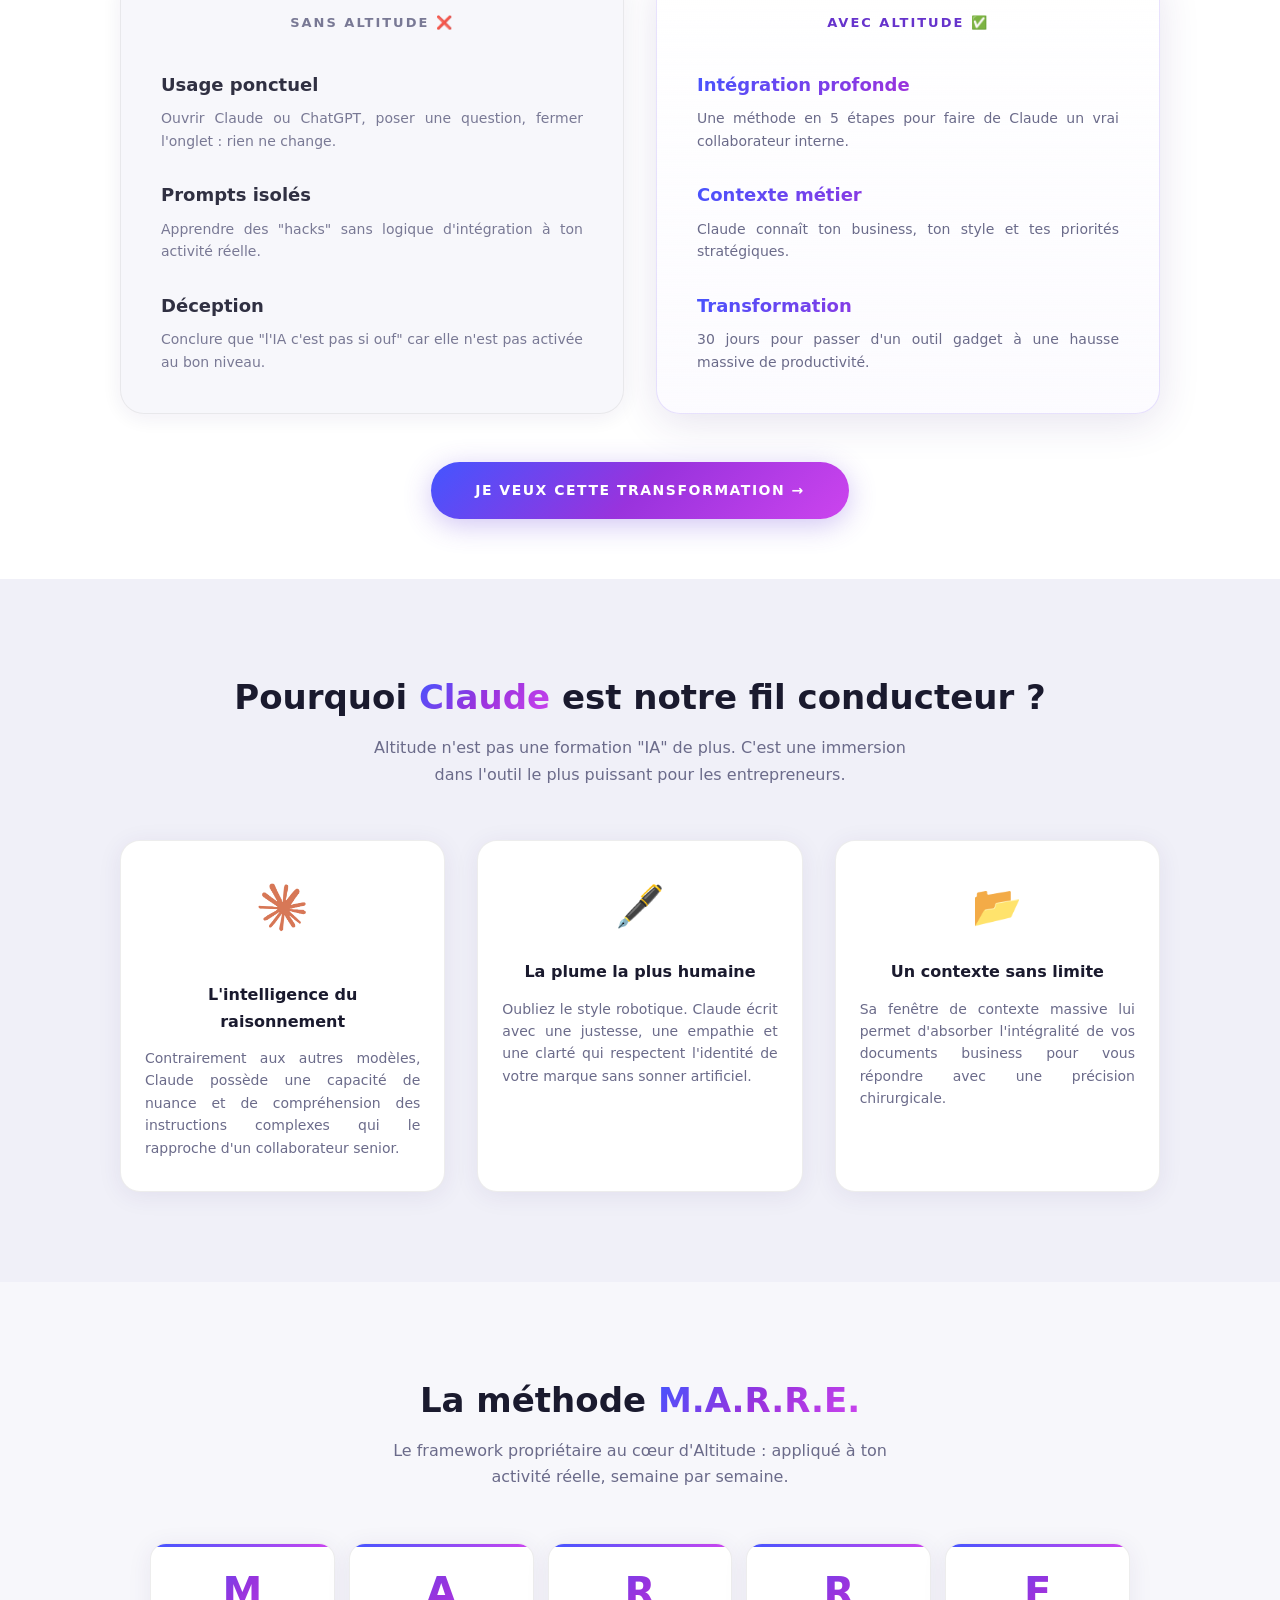
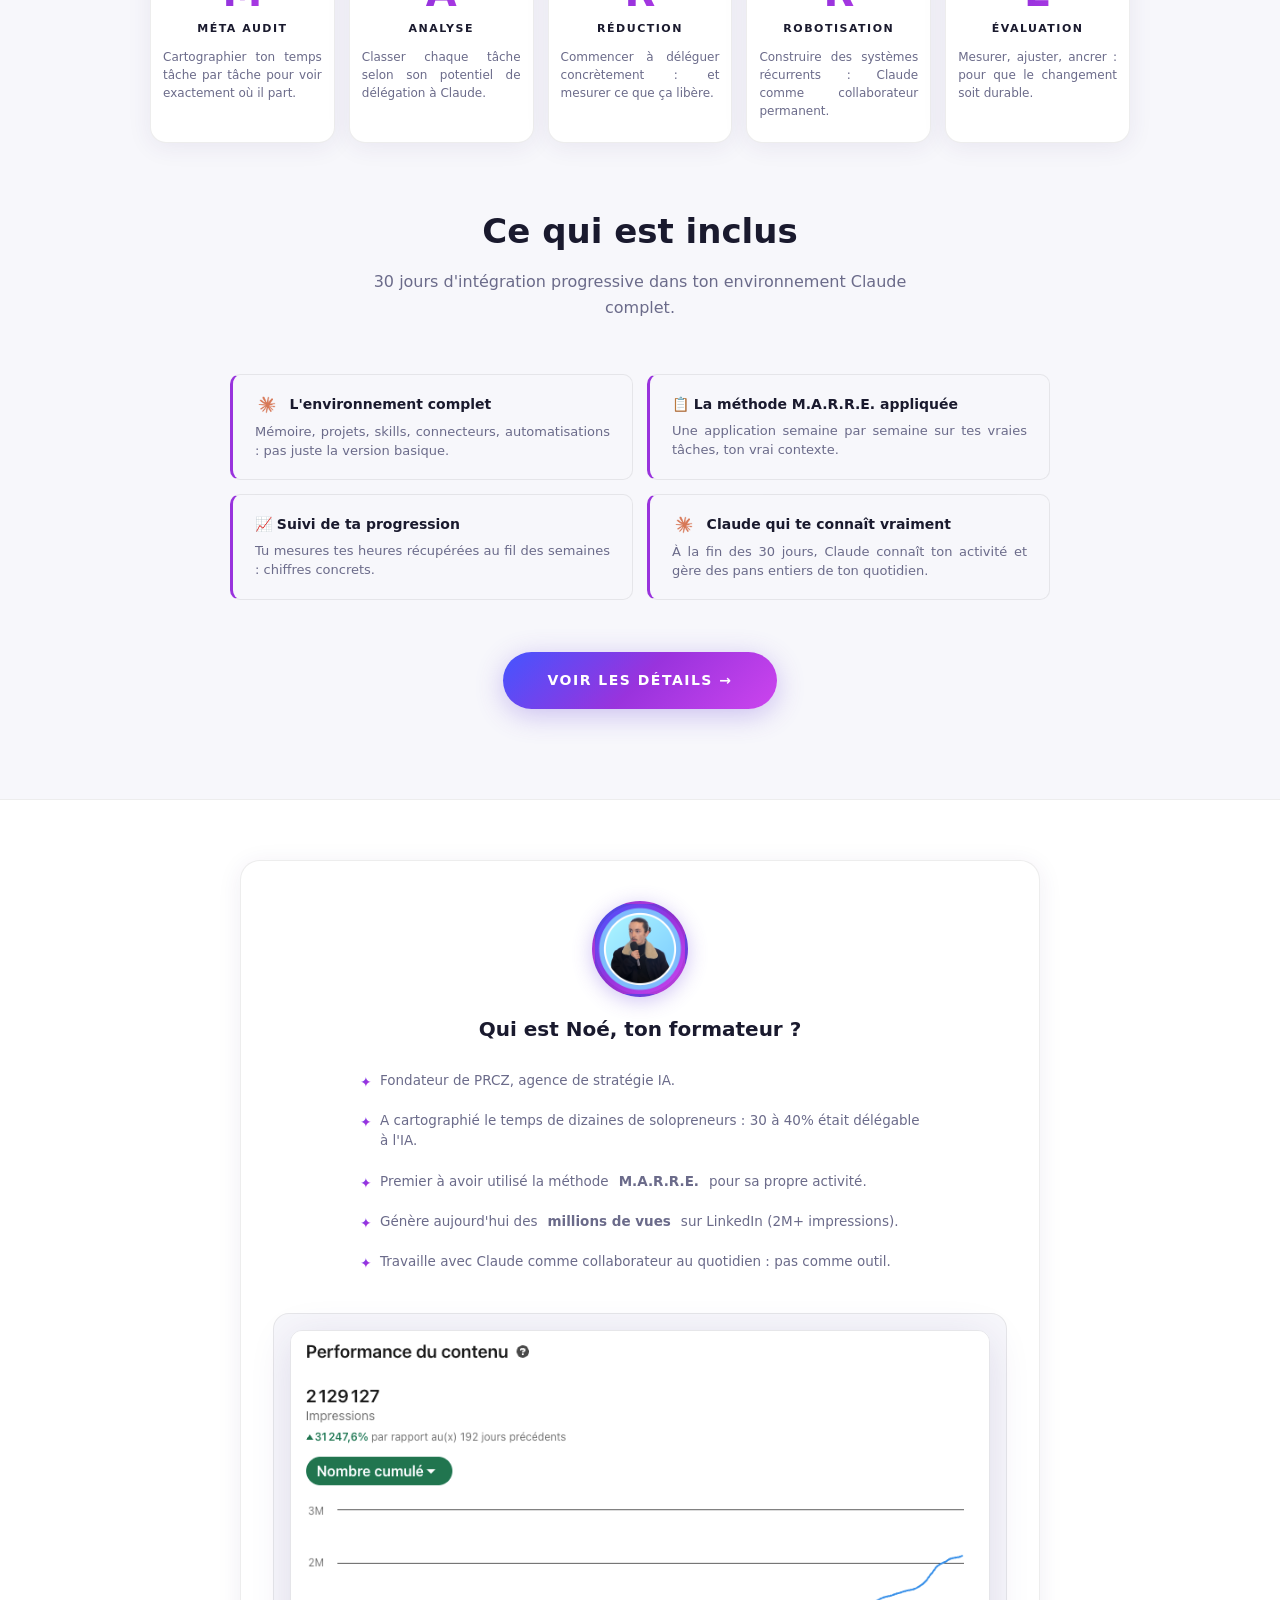
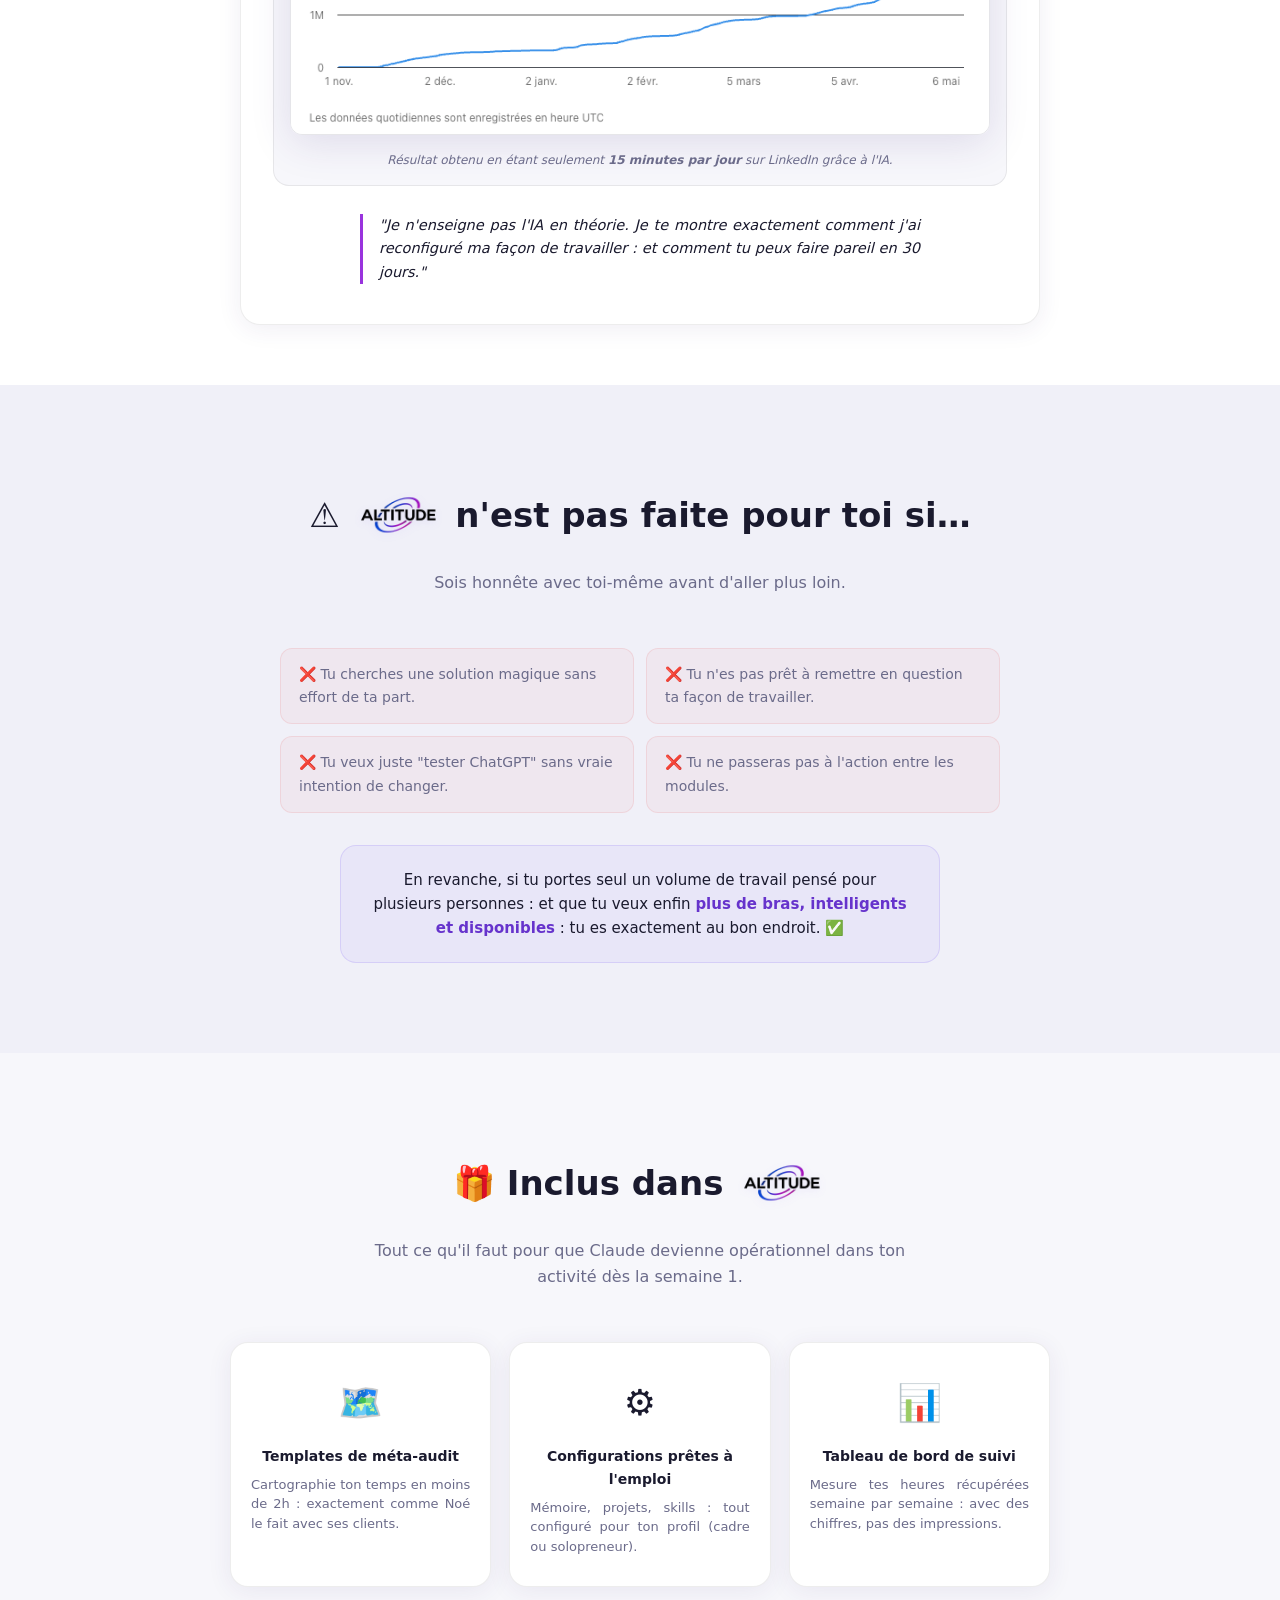
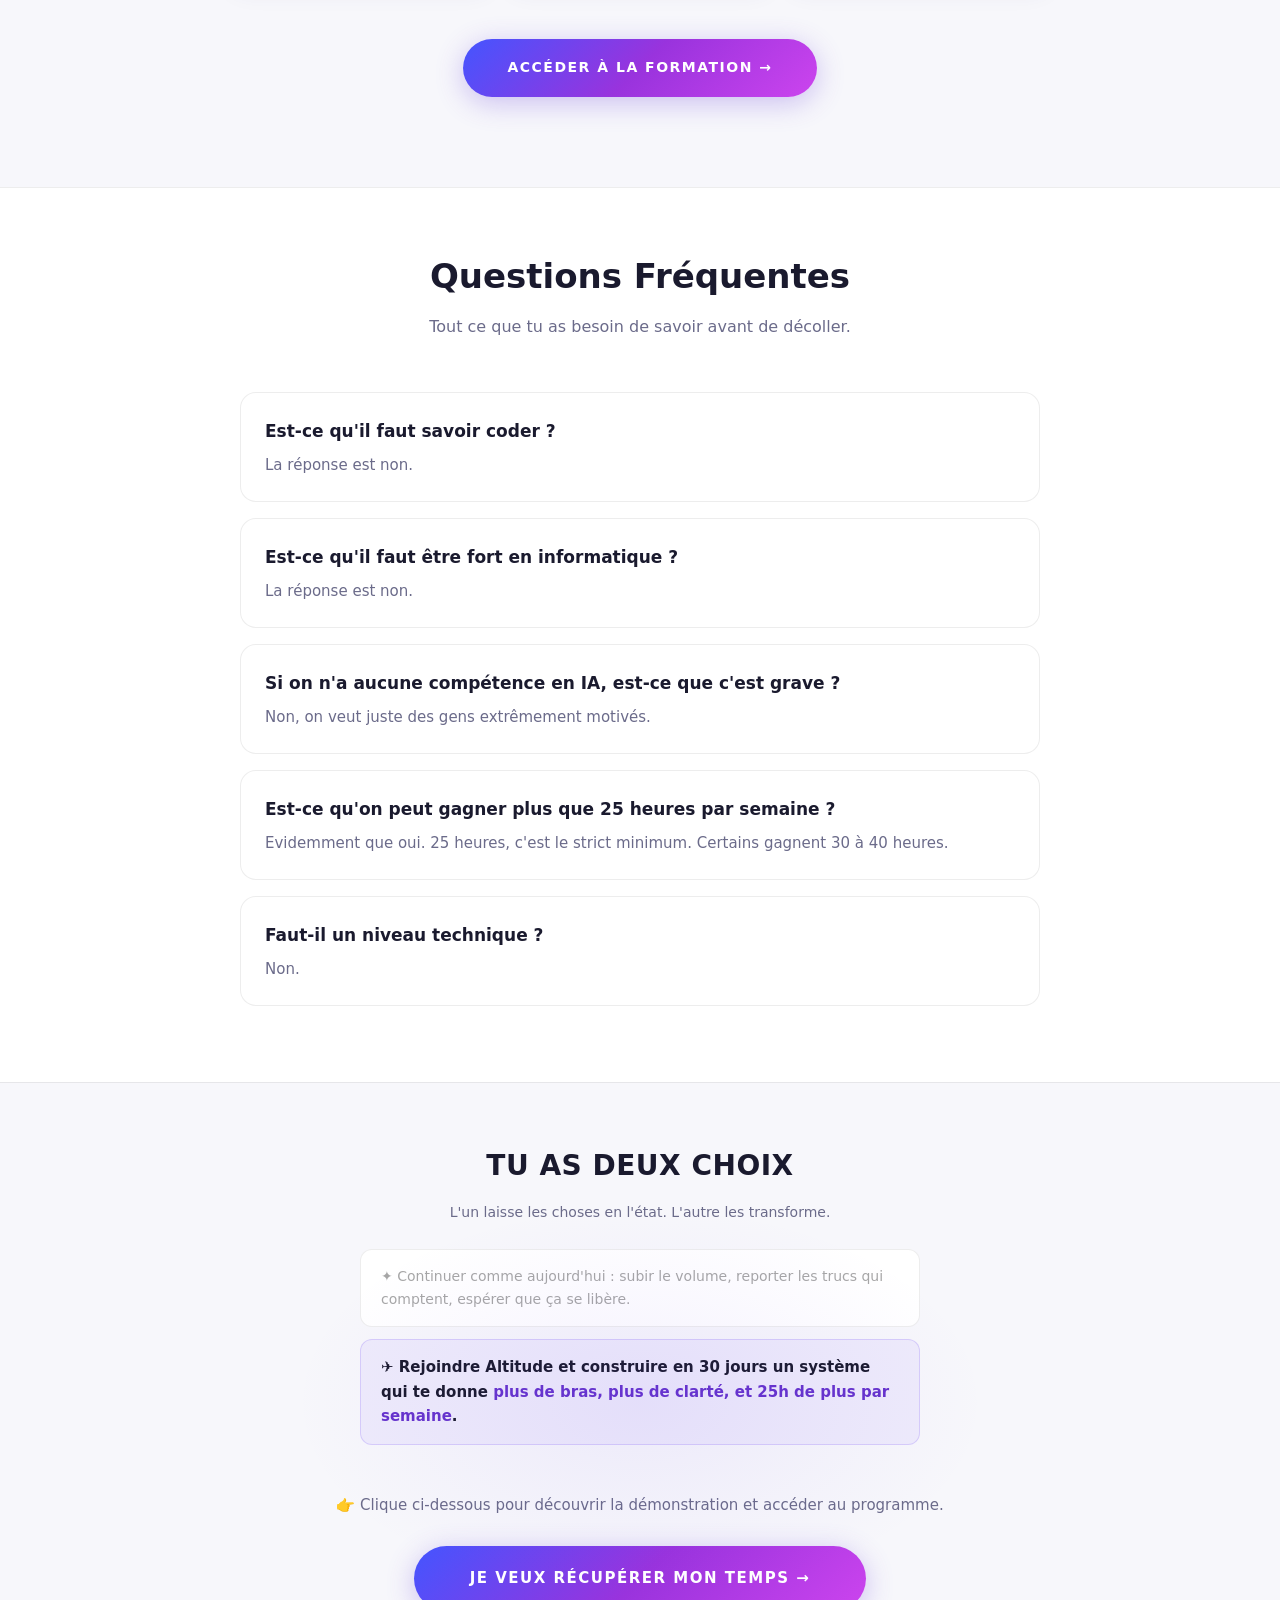
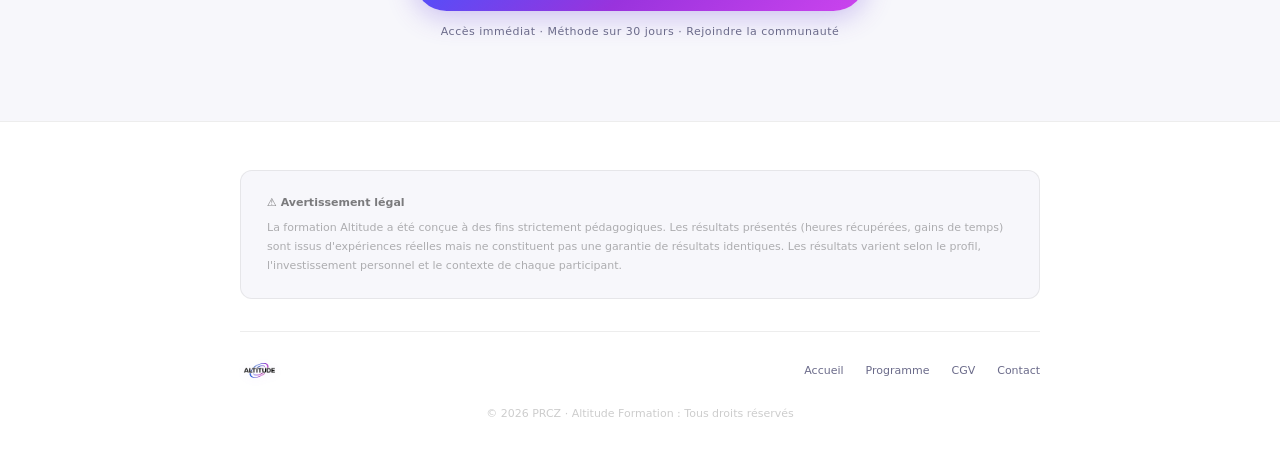
==== commit 80bc3407: "feat: nouvelle promesse (agent IA personnel) + Méta audit, gain 14h→25h - Promesse principale : cons" ====
--- a/index.html
+++ b/index.html
@@ -4,11 +4,11 @@
 <head>
   <meta charset="UTF-8" />
   <meta name="viewport" content="width=device-width, initial-scale=1.0" />
-  <title>ALTITUDE : Récupère 14h/semaine en 30 jours</title>
+  <title>ALTITUDE : Construis ton agent IA personnel (Claude) en 30 jours</title>
   <link rel="icon" type="image/png" href="favicon.png" />
   <link rel="apple-touch-icon" href="favicon.png" />
   <link rel="shortcut icon" href="favicon.png" type="image/x-icon" />
-  <link rel="stylesheet" href="style.css" />
+  <link rel="stylesheet" href="style.css?v=1.1" />
 </head>
 
 <body>
@@ -46,15 +46,15 @@
       <img src="claude-logo.png" alt="Claude AI" class="hero-claude-logo">
     </div>
 
-    <h1>Récupère <span class="highlight">14h / semaine</span><br>dès ce mois-ci</h1>
+    <h1>Construis ton <span class="highlight">agent IA personnel</span><br>en 30 jours</h1>
 
     <p class="hero-sub">
-      Fais de Claude ton bras droit stratégique, <strong>même si tu n'as jamais codé, même si tu n'as jamais utilisé l'IA.</strong><br>L'IA n'est pas un gadget, c'est une <strong>Altitude</strong>.
+      <strong>Et récupère 25h par semaine.</strong> Fais de Claude ton bras droit stratégique, <strong>même si tu n'as jamais codé, même si tu n'as jamais utilisé l'IA.</strong><br>L'IA n'est pas un gadget, c'est une <strong>Altitude</strong>.
     </p>
 
     <div class="hero-cta-wrap">
-      <a href="rejoindre-altitude.html" class="btn" style="font-size: 1.15rem; padding: 1.25rem 2.5rem; border-radius: 50px;">Récupère 14h par semaine dès ce mois-ci →</a>
-      <p class="hero-cta-badge">Méthode intensive · 30 jours · -14h/semaine</p>
+      <a href="rejoindre-altitude.html" class="btn" style="font-size: 1.15rem; padding: 1.25rem 2.5rem; border-radius: 50px;">Construis ton agent IA personnel →</a>
+      <p class="hero-cta-badge">Méthode intensive · 30 jours · -25h/semaine</p>
     </div>
   </section>
 
@@ -68,7 +68,7 @@
       <div style="display: grid; grid-template-columns: repeat(auto-fit, minmax(280px, 1fr)); gap: 24px; margin-top: 40px; text-align: left;">
         <div style="background: #ffffff; padding: 32px; border-radius: 16px; border: 1px solid #e2e8f0; box-shadow: 0 4px 6px -1px rgba(0, 0, 0, 0.05);">
           <div style="font-size: 2.5rem; margin-bottom: 16px;">⏳</div>
-          <h3 style="font-size: 1.25rem; margin-bottom: 12px; color: #1e293b; font-weight: 800;">Gagner 14h / semaine</h3>
+          <h3 style="font-size: 1.25rem; margin-bottom: 12px; color: #1e293b; font-weight: 800;">Gagner 25h / semaine</h3>
           <p style="color: #64748b; font-size: 0.95rem; line-height: 1.6;">Récupérez un temps précieux en automatisant vos tâches répétitives et chronophages.</p>
         </div>
         <div style="background: #ffffff; padding: 32px; border-radius: 16px; border: 1px solid #e2e8f0; box-shadow: 0 4px 6px -1px rgba(0, 0, 0, 0.05);">
@@ -165,7 +165,7 @@
           <div class="milestone-card highlight" style="--step: 4;">
             <div class="milestone-dot"></div>
             <div class="milestone-info">
-              <span class="milestone-gain">+14h à 40h</span>
+              <span class="milestone-gain">+25h à 40h</span>
               <span class="milestone-title">Maîtrise Totale</span>
               <p class="milestone-desc"><strong>Claude Cowork</strong> : Tu as délégué l'invendable. Ton IA est ton bras
                 droit.</p>
@@ -300,7 +300,7 @@
     <div class="marre-row">
       <div class="marre-step">
         <div class="marre-letter">M</div>
-        <div class="marre-word">Micro audit</div>
+        <div class="marre-word">Méta audit</div>
         <div class="marre-desc">Cartographier ton temps tâche par tâche pour voir exactement où il part.</div>
       </div>
       <div class="marre-step">
@@ -415,7 +415,7 @@
     <div class="bonus-grid">
       <div class="bonus-card">
         <div class="bonus-icon">🗺️</div>
-        <h3>Templates de micro-audit</h3>
+        <h3>Templates de méta-audit</h3>
         <p>Cartographie ton temps en moins de 2h : exactement comme Noé le fait avec ses clients.</p>
       </div>
       <div class="bonus-card">
@@ -459,8 +459,8 @@
       </div>
 
       <div class="faq-item">
-        <span class="faq-question">Est-ce qu'on peut gagner plus que 14 heures par semaine ?</span>
-        <p class="faq-answer">Evidemment que oui. 14 heures, c'est le strict minimum. Certains gagnent 30 à 40 heures.
+        <span class="faq-question">Est-ce qu'on peut gagner plus que 25 heures par semaine ?</span>
+        <p class="faq-answer">Evidemment que oui. 25 heures, c'est le strict minimum. Certains gagnent 30 à 40 heures.
         </p>
       </div>
 
@@ -483,7 +483,7 @@
       </div>
       <div class="choice-good">
         ✈️ Rejoindre Altitude et construire en 30 jours un
-        système qui te donne <strong>plus de bras, plus de clarté, et 14h de plus par semaine</strong>.
+        système qui te donne <strong>plus de bras, plus de clarté, et 25h de plus par semaine</strong>.
       </div>
     </div>
 
--- a/style.css
+++ b/style.css
@@ -1448,6 +1448,19 @@
   margin-bottom: 6px;
 }
 
+.module-value {
+  display: inline-block;
+  font-size: 15px;
+  font-weight: 900;
+  color: #fff;
+  background: linear-gradient(135deg, var(--purple) 0%, #a855f7 100%);
+  border-radius: 8px;
+  padding: 5px 14px;
+  margin-bottom: 12px;
+  letter-spacing: 0.3px;
+  box-shadow: 0 2px 12px rgba(139, 92, 246, 0.35);
+}
+
 .module-title {
   font-size: 18px;
   font-weight: 800;
@@ -1713,6 +1726,43 @@
 }
 
 /* BIG CTA SECTION */
+.total-value-section {
+  padding: 40px 24px;
+  background: var(--white);
+  text-align: center;
+}
+
+.total-value-box {
+  display: inline-block;
+  background: linear-gradient(135deg, #1a0533 0%, #2d0a5e 100%);
+  border: 2px solid var(--purple);
+  border-radius: 16px;
+  padding: 28px 48px;
+  box-shadow: 0 8px 40px rgba(139, 92, 246, 0.3);
+}
+
+.total-value-label {
+  font-size: 11px;
+  font-weight: 800;
+  letter-spacing: 2px;
+  text-transform: uppercase;
+  color: rgba(255,255,255,0.5);
+  margin-bottom: 10px;
+}
+
+.total-value-amount {
+  font-size: 36px;
+  font-weight: 900;
+  color: #fff;
+  letter-spacing: -0.5px;
+}
+
+.total-value-sub {
+  font-size: 13px;
+  color: rgba(255,255,255,0.45);
+  margin-top: 8px;
+}
+
 .big-cta-section {
   text-align: center;
   padding: 60px 24px 80px;
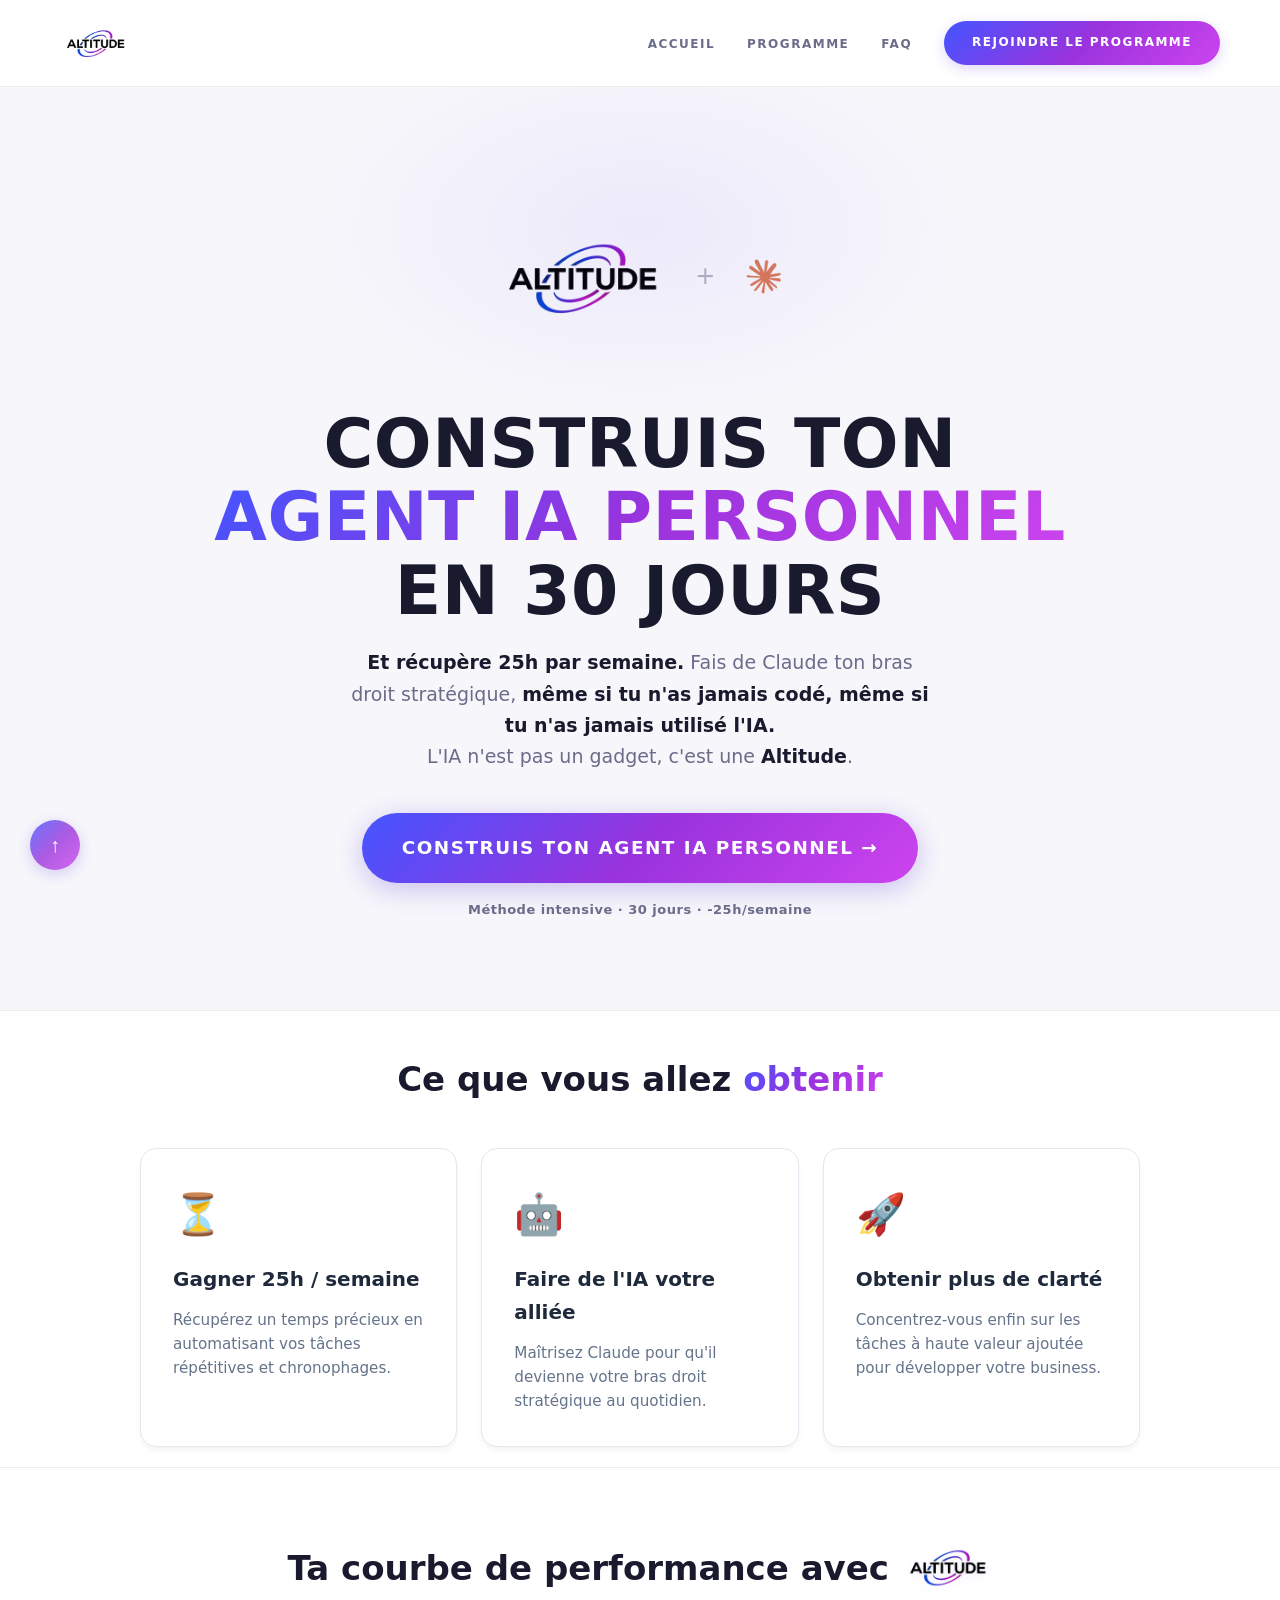
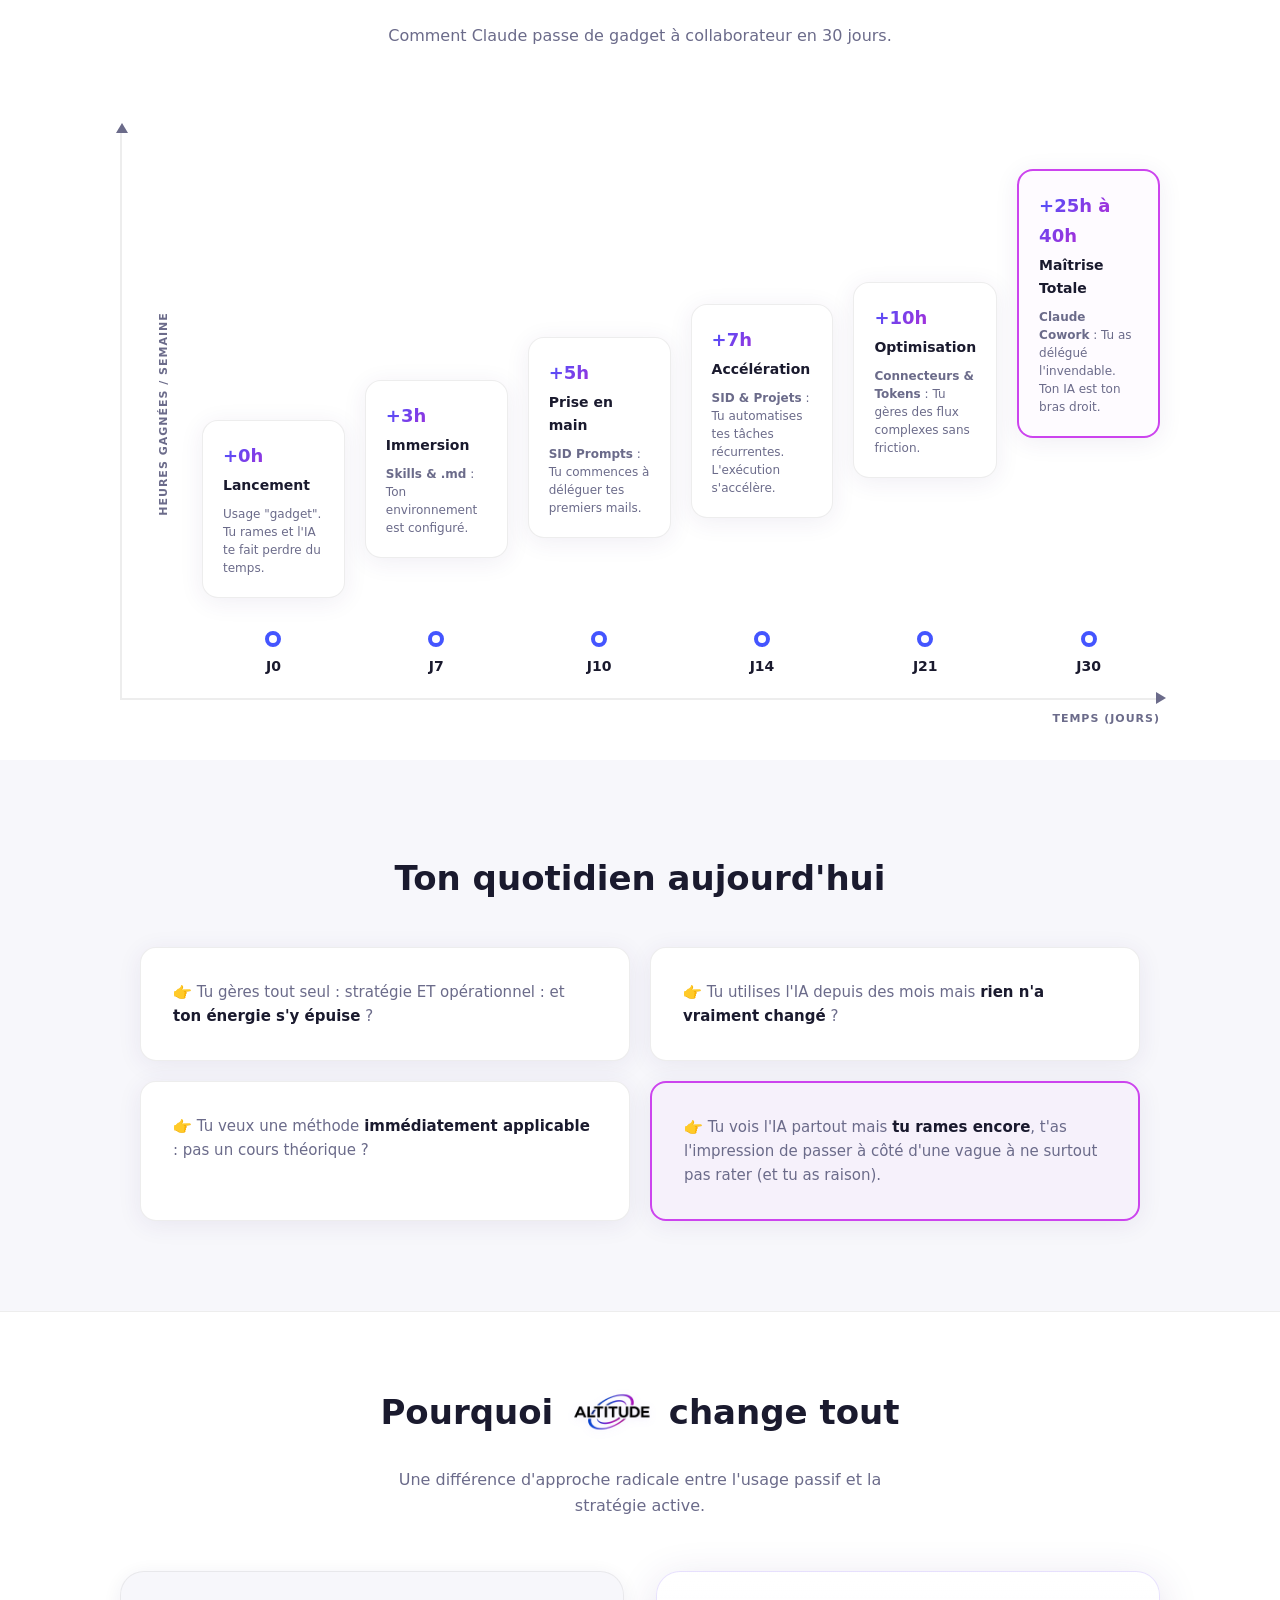
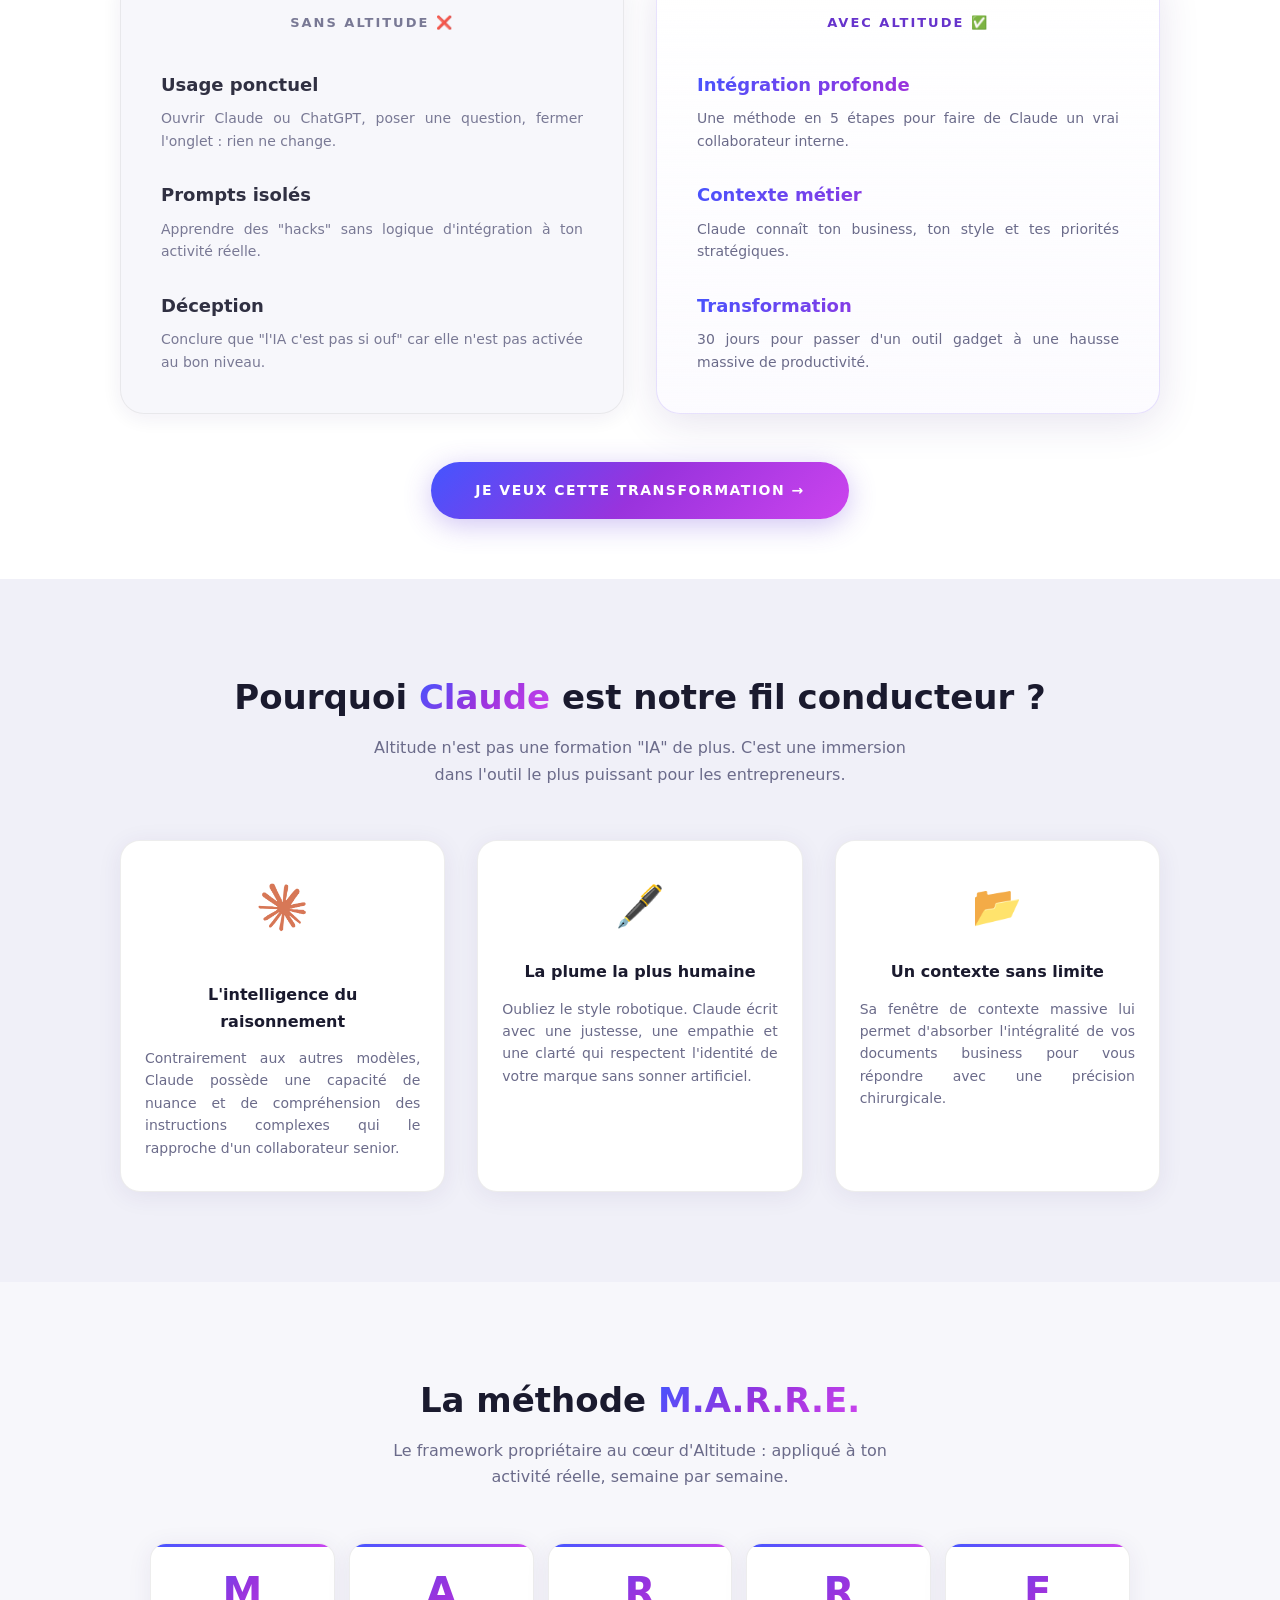
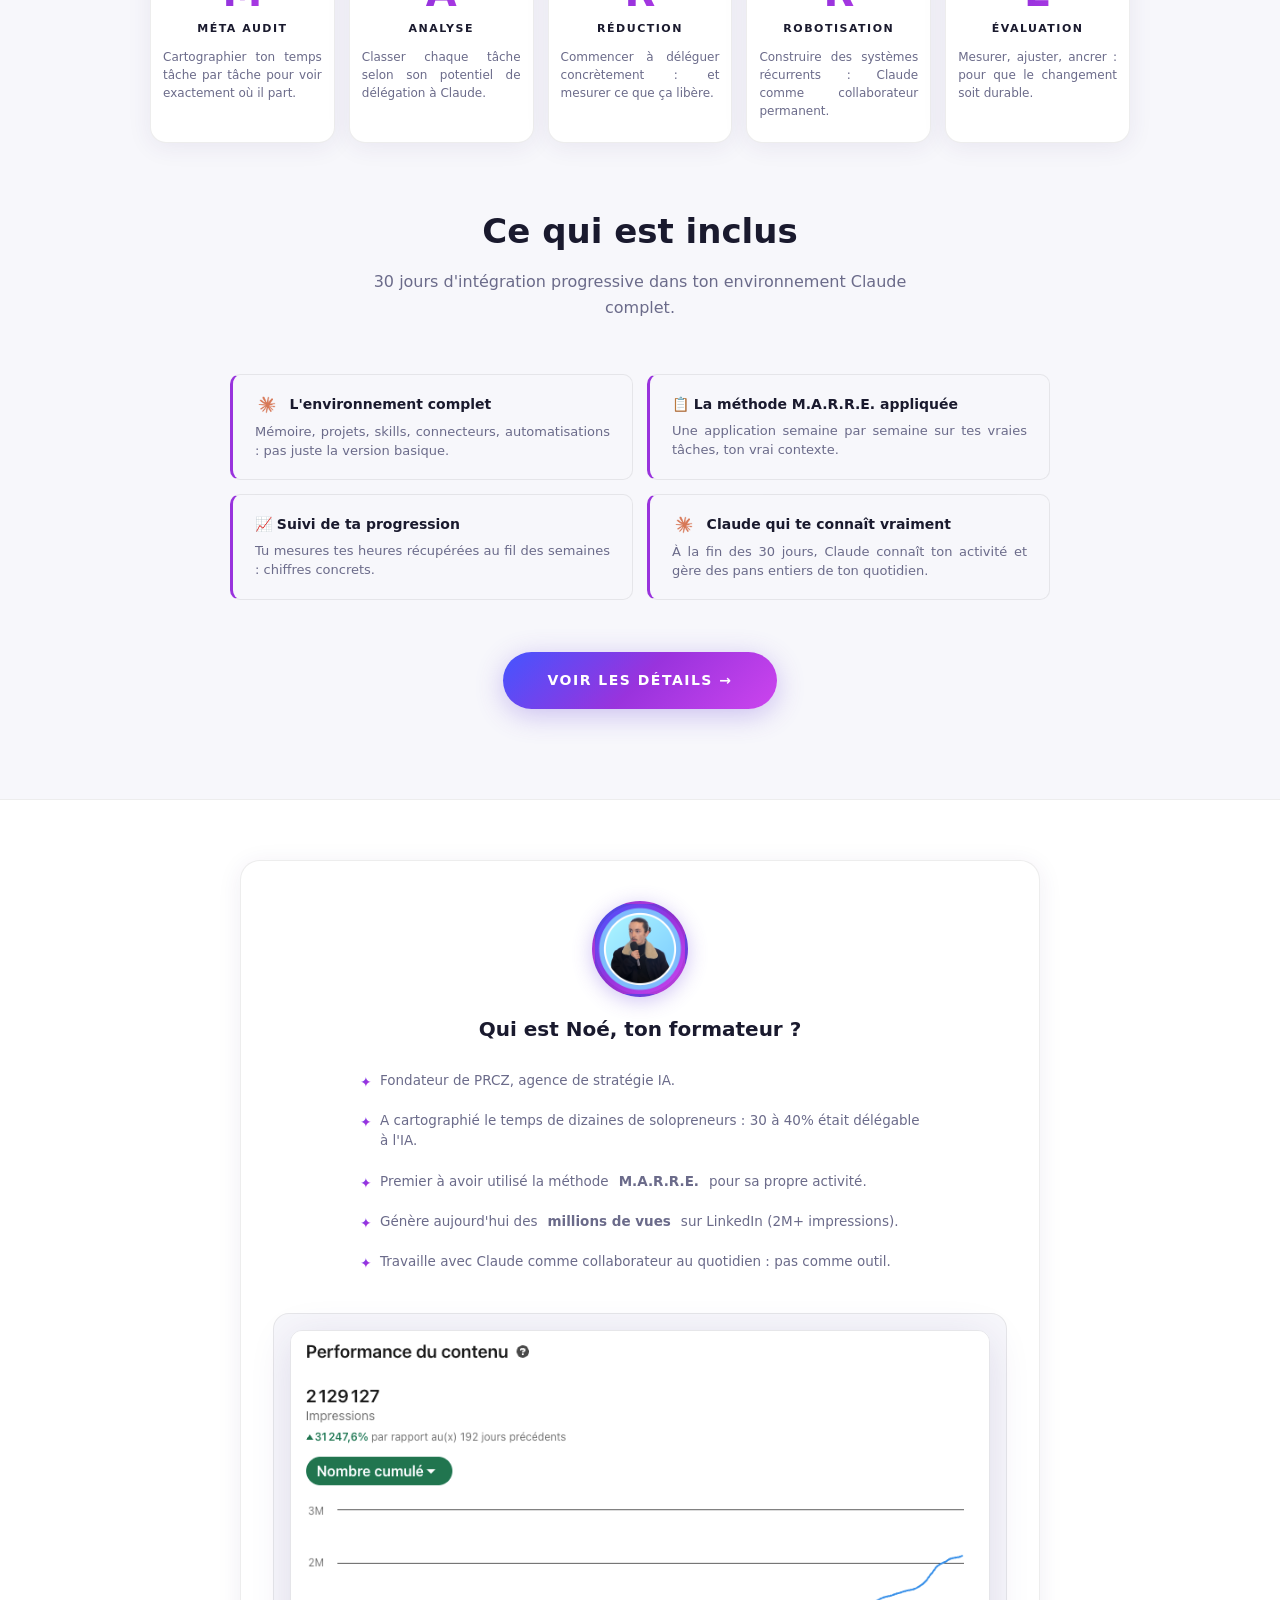
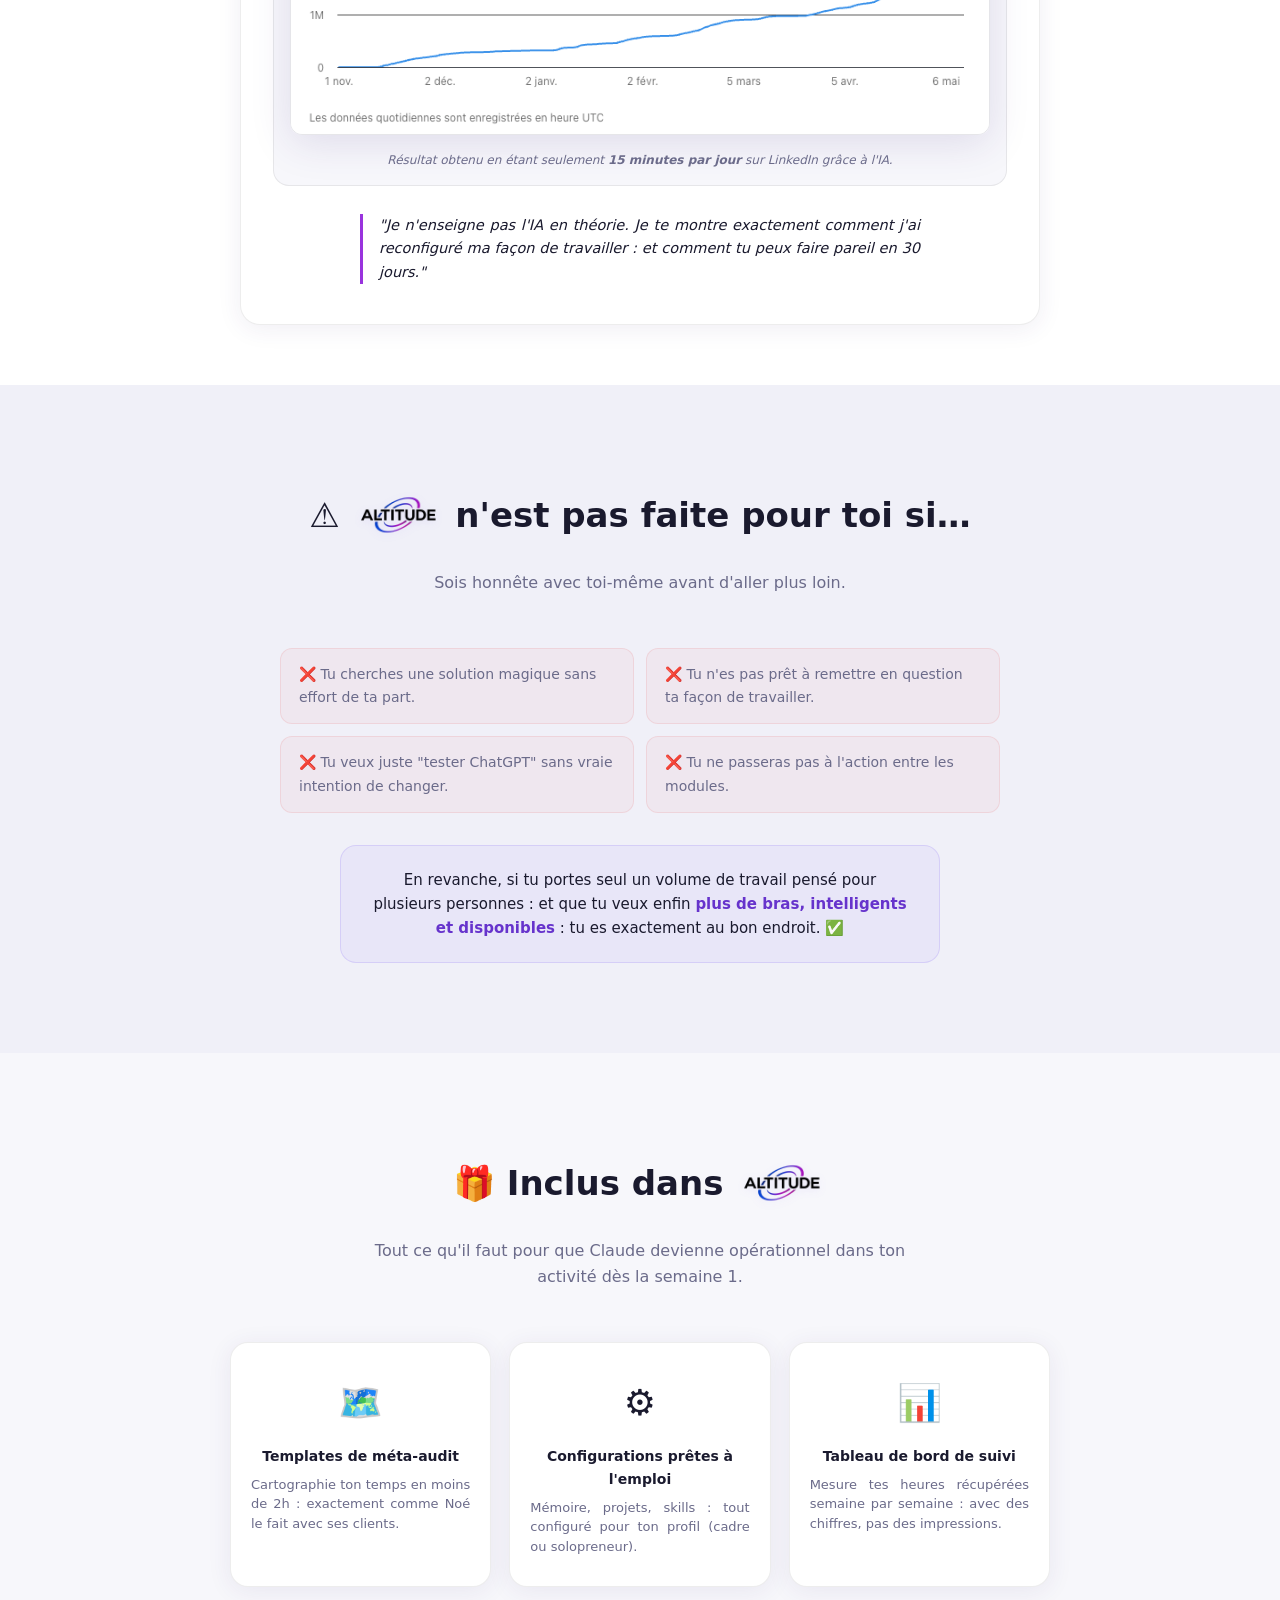
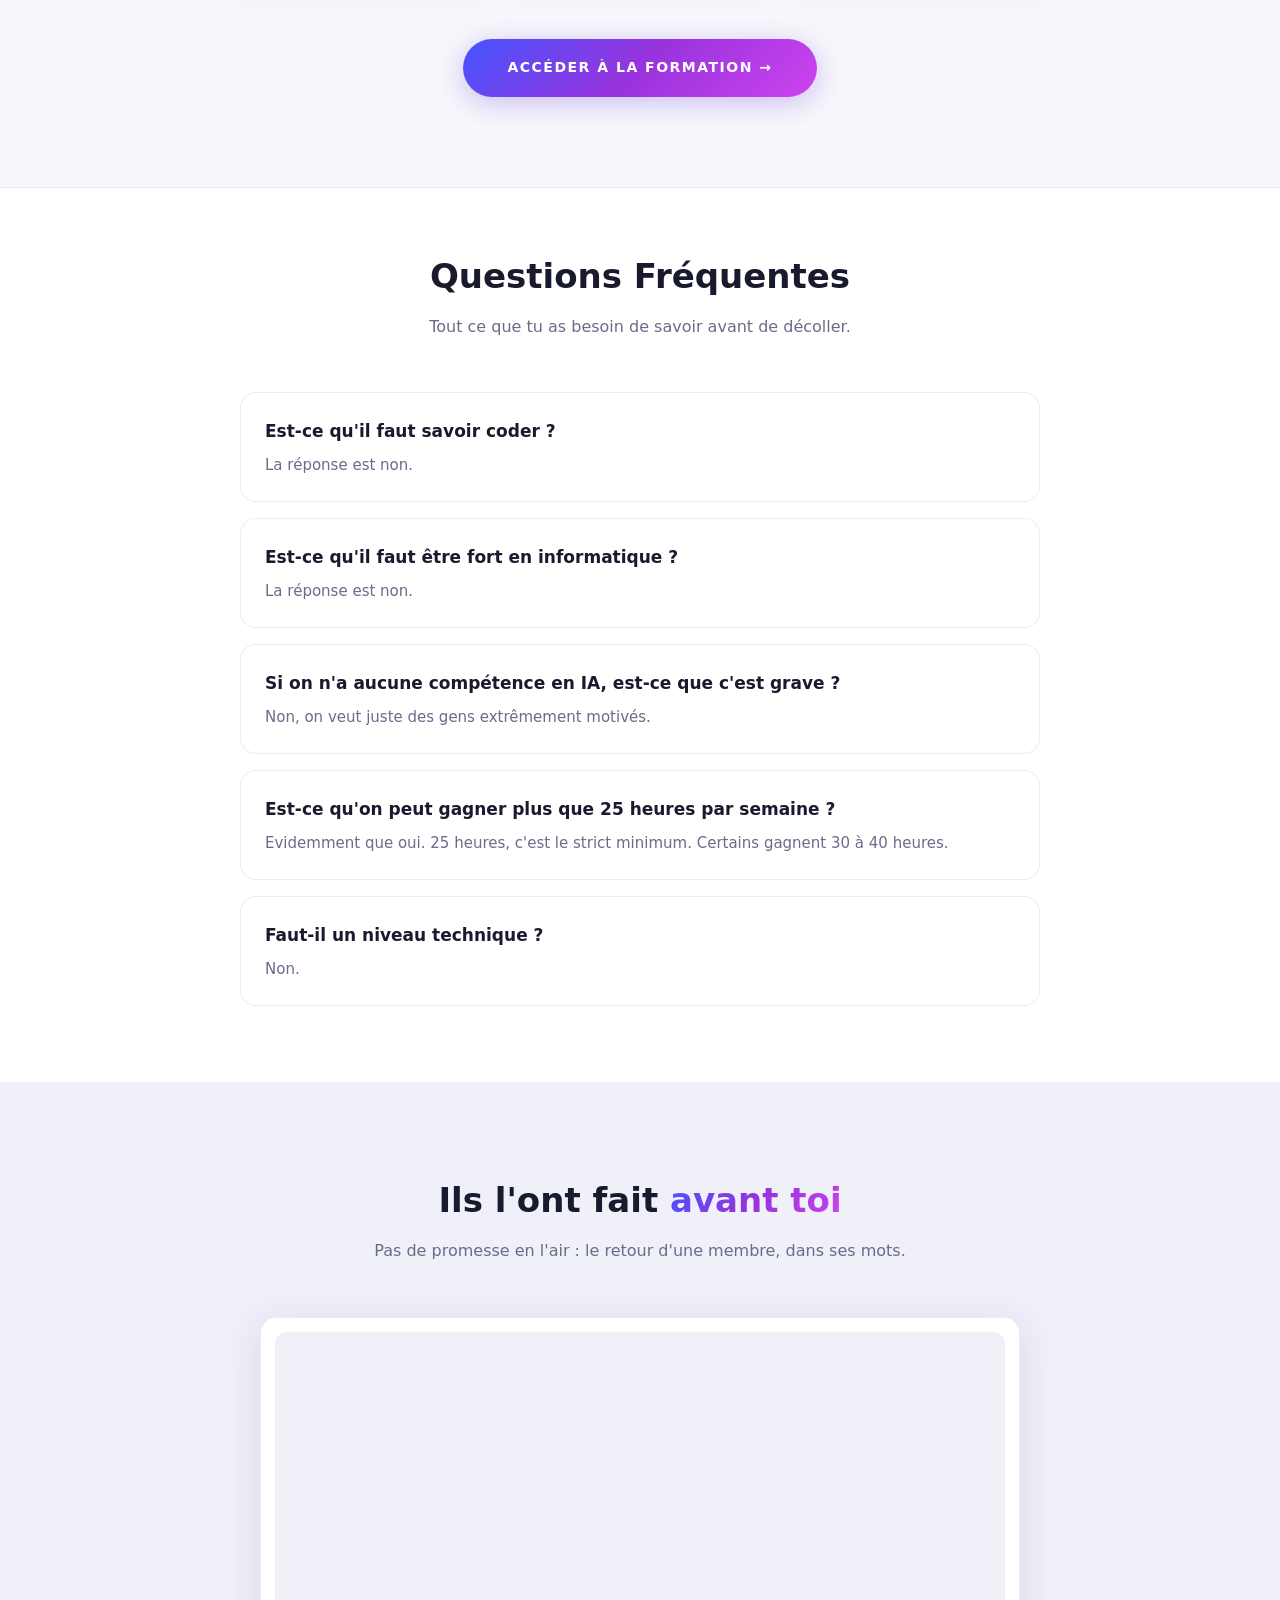
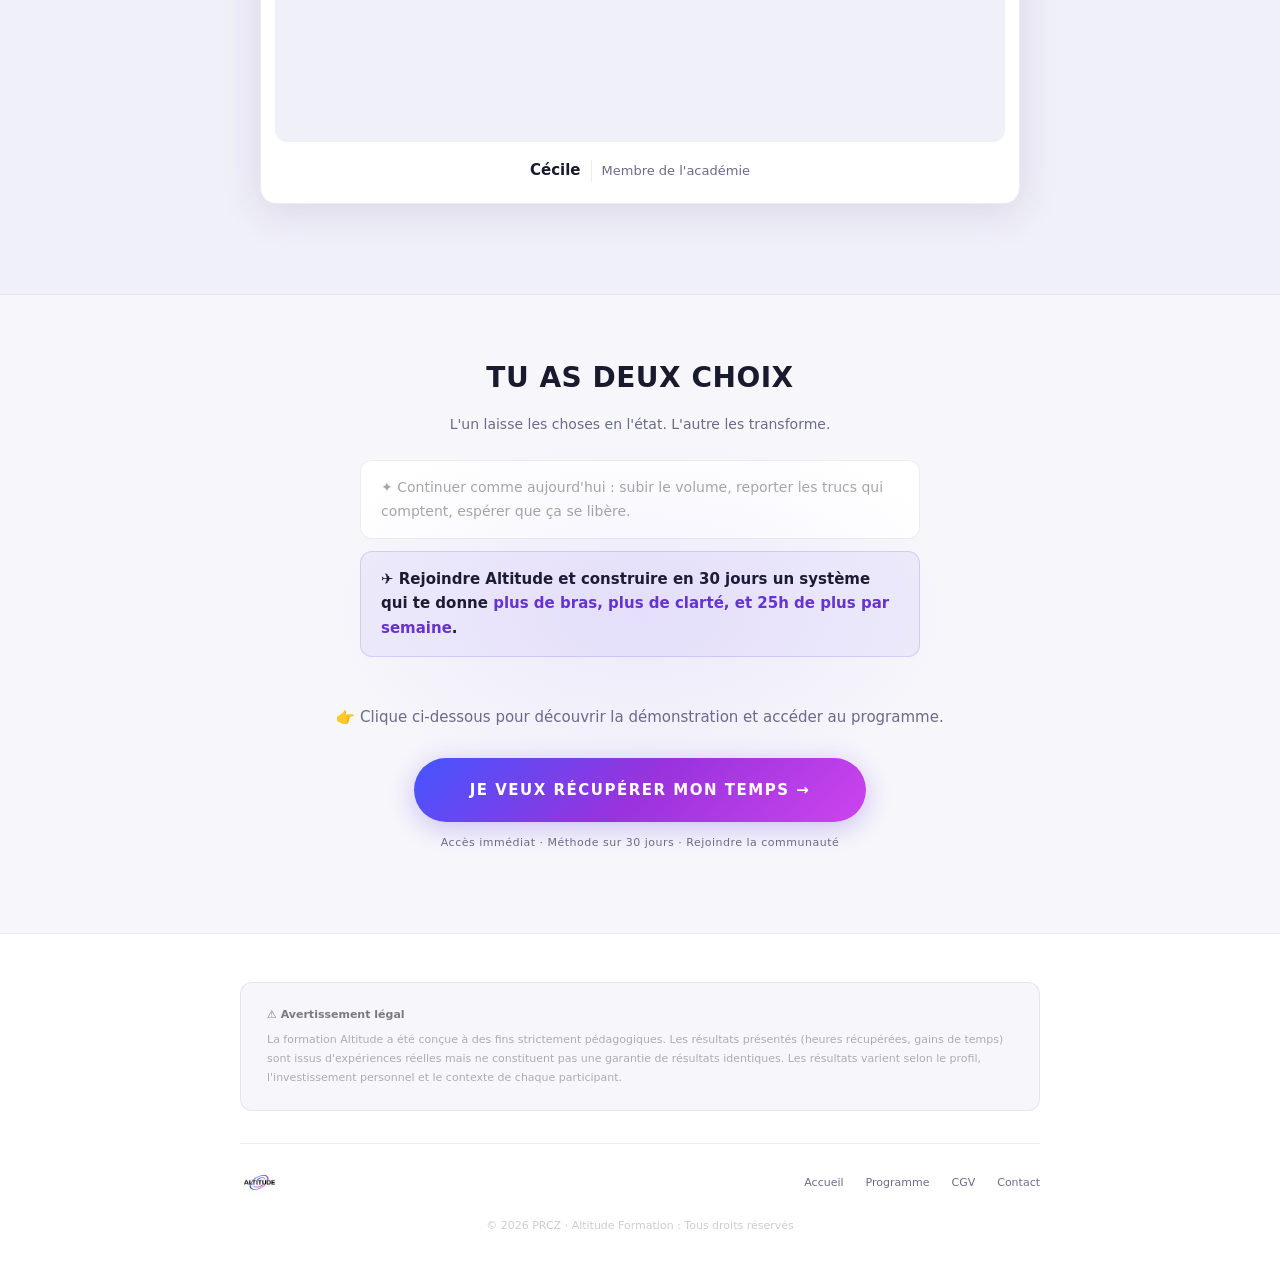
==== commit 1e777614: "feat: ajouter le témoignage vidéo de Cécile avant le CTA final Nouvelle section #temoignages sur la " ====
--- a/index.html
+++ b/index.html
@@ -471,6 +471,26 @@
     </div>
   </section>
   <!-- ══════════════════════════════════
+     8c. TÉMOIGNAGE — CÉCILE
+  ══════════════════════════════════ -->
+  <section class="section-off2" id="temoignages">
+    <h2 class="section-title">Ils l'ont fait <span class="grad-text">avant toi</span></h2>
+    <p class="section-sub-text">Pas de promesse en l'air : le retour d'une membre, dans ses mots.</p>
+
+    <div class="testimonial-card">
+      <div class="testimonial-video">
+        <iframe src="https://www.tella.tv/video/vid_cmt8j1n4z00n204ju2s5cgyn0/embed?b=0&amp;title=1&amp;a=1&amp;loop=0&amp;t=0&amp;muted=0&amp;wt=0&amp;o=1"
+          title="Témoignage de Cécile, membre de l'académie Altitude" allow="autoplay; fullscreen" allowtransparency
+          loading="lazy"></iframe>
+      </div>
+      <figcaption class="testimonial-meta">
+        <span class="testimonial-name">Cécile</span>
+        <span class="testimonial-role">Membre de l'académie</span>
+      </figcaption>
+    </div>
+  </section>
+
+  <!-- ══════════════════════════════════
      9. CTA FINALE
 ══════════════════════════════════ -->
   <section class="section-cta" id="cta">
--- a/style.css
+++ b/style.css
@@ -1725,6 +1725,92 @@
   font-size: 14px;
 }
 
+.eco-highlight {
+  display: flex;
+  align-items: flex-start;
+  gap: 12px;
+  margin-top: 22px;
+  padding: 16px 18px;
+  border-radius: 12px;
+  background: linear-gradient(135deg, rgba(68,85,255,0.07) 0%, rgba(204,68,238,0.07) 100%);
+  border: 1px solid rgba(153,51,221,0.18);
+  font-size: 13px;
+  line-height: 1.5;
+  color: var(--text);
+}
+
+.eco-highlight-icon {
+  font-size: 22px;
+  line-height: 1;
+  flex-shrink: 0;
+}
+
+.eco-highlight strong {
+  color: var(--purple);
+}
+
+/* PREUVES — Communauté en action */
+.proof-section {
+  padding: 56px 24px 20px;
+  background: var(--off);
+}
+
+.proof-header {
+  max-width: 800px;
+  margin: 0 auto 32px;
+  text-align: center;
+}
+
+.proof-header h2 {
+  font-size: 28px;
+  font-weight: 900;
+  margin: 6px 0 10px;
+  line-height: 1.2;
+}
+
+.proof-header p {
+  font-size: 14px;
+  color: var(--muted);
+  max-width: 600px;
+  margin: 0 auto;
+  line-height: 1.6;
+}
+
+.proof-grid {
+  max-width: 820px;
+  margin: 0 auto;
+  column-count: 2;
+  column-gap: 20px;
+}
+
+.proof-item {
+  break-inside: avoid;
+  margin: 0 0 20px;
+  border-radius: 14px;
+  overflow: hidden;
+  box-shadow: var(--shadow);
+  border: 1px solid var(--light-border);
+  background: #1f1f1f;
+  transition: transform 0.2s, box-shadow 0.2s;
+}
+
+.proof-item:hover {
+  transform: translateY(-3px);
+  box-shadow: var(--shadow-md);
+}
+
+.proof-item img {
+  display: block;
+  width: 100%;
+  height: auto;
+}
+
+@media (max-width: 700px) {
+  .proof-grid {
+    column-count: 1;
+  }
+}
+
 /* BIG CTA SECTION */
 .total-value-section {
   padding: 40px 24px;
@@ -2203,3 +2289,70 @@
     padding: 24px 16px;
   }
 }
+
+/* ══════════════════════════════════
+   TÉMOIGNAGE VIDÉO
+══════════════════════════════════ */
+.testimonial-card {
+  max-width: 760px;
+  margin-inline: auto;
+  background: var(--white);
+  border: 1px solid var(--light-border);
+  border-radius: var(--radius);
+  box-shadow: var(--shadow-md);
+  padding: 14px 14px 8px;
+}
+
+.testimonial-video {
+  position: relative;
+  padding-bottom: 56.25%;
+  height: 0;
+  border-radius: 12px;
+  overflow: hidden;
+  background: var(--off2);
+}
+
+.testimonial-video iframe {
+  position: absolute;
+  top: 0;
+  left: 0;
+  width: 100%;
+  height: 100%;
+  border: 0;
+}
+
+.testimonial-meta {
+  display: flex;
+  align-items: center;
+  justify-content: center;
+  gap: 10px;
+  padding: 16px 8px 12px;
+  text-align: center;
+}
+
+.testimonial-name {
+  font-size: 15px;
+  font-weight: 800;
+  color: var(--text);
+}
+
+.testimonial-role {
+  font-size: 13px;
+  color: var(--muted);
+  padding-left: 10px;
+  border-left: 1px solid var(--light-border);
+}
+
+@media (max-width: 768px) {
+  .testimonial-card {
+    padding: 10px 10px 4px;
+  }
+  .testimonial-meta {
+    flex-direction: column;
+    gap: 2px;
+  }
+  .testimonial-role {
+    padding-left: 0;
+    border-left: none;
+  }
+}
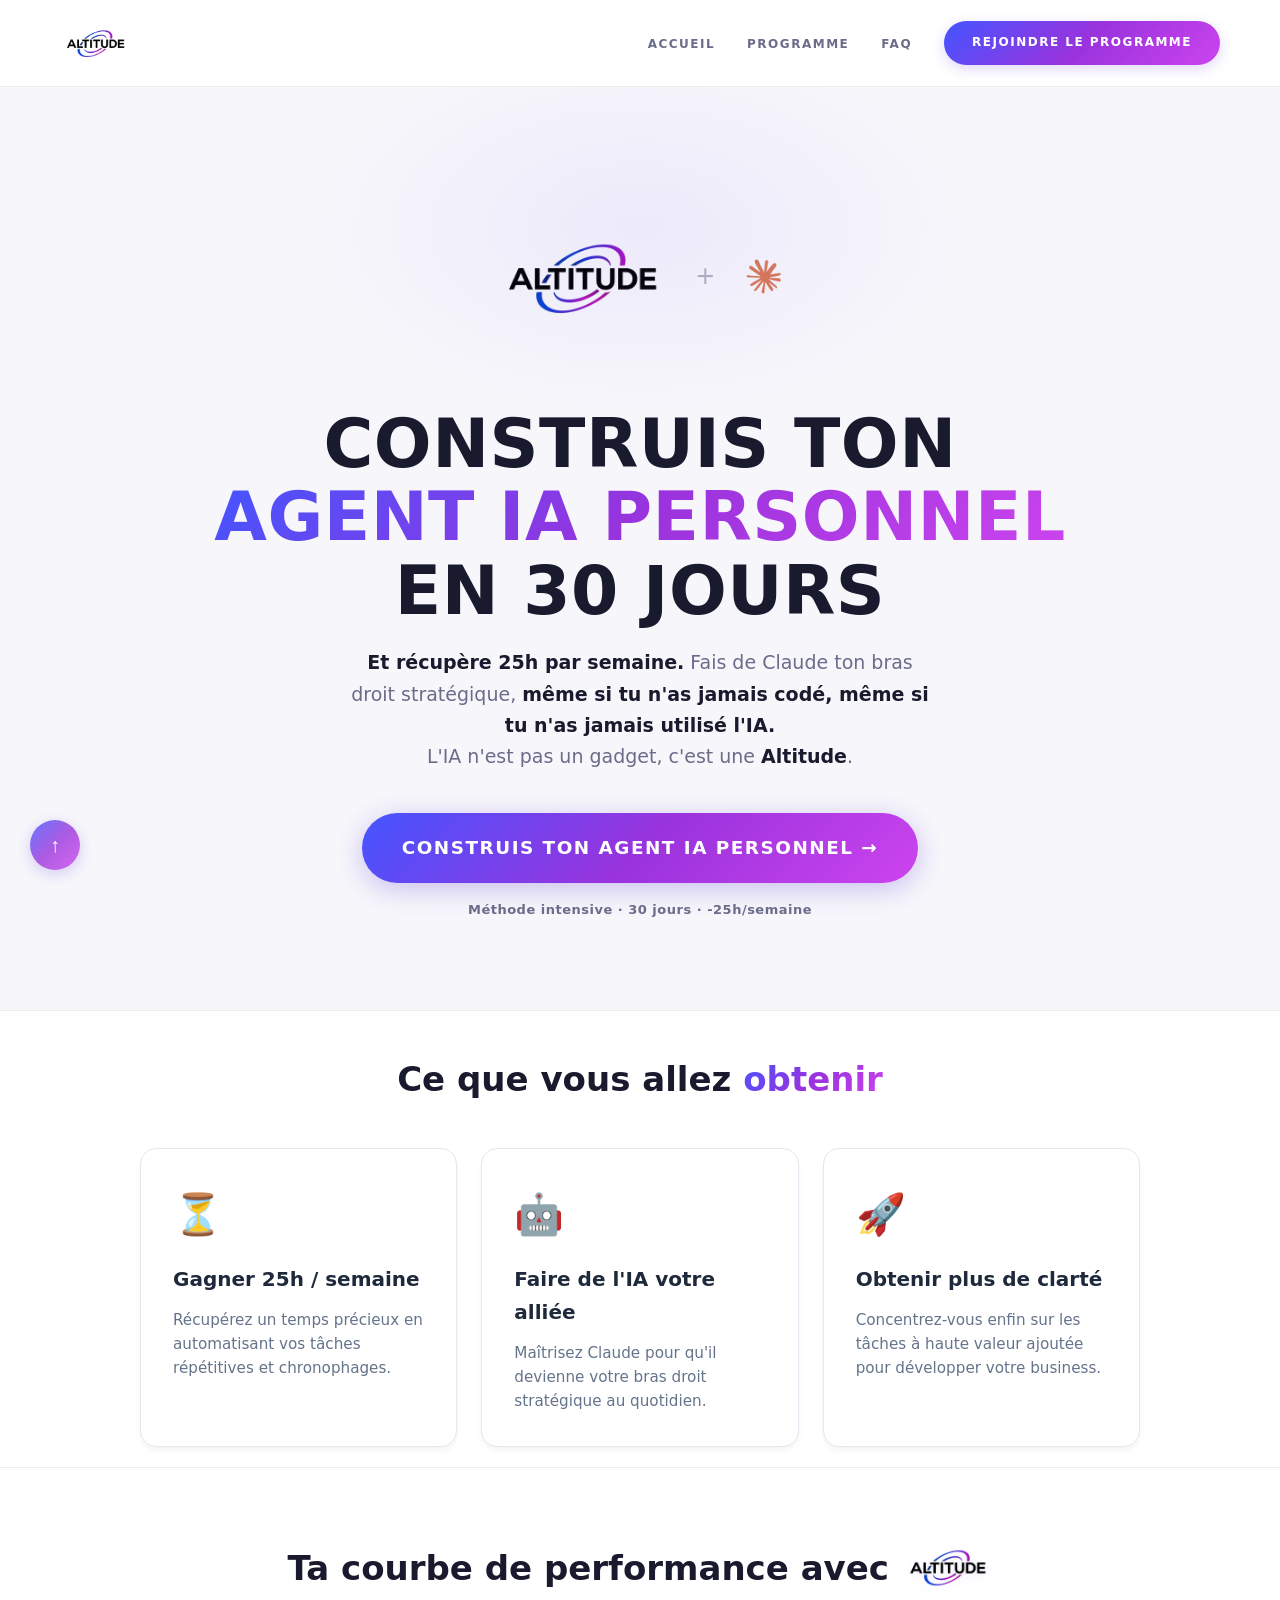
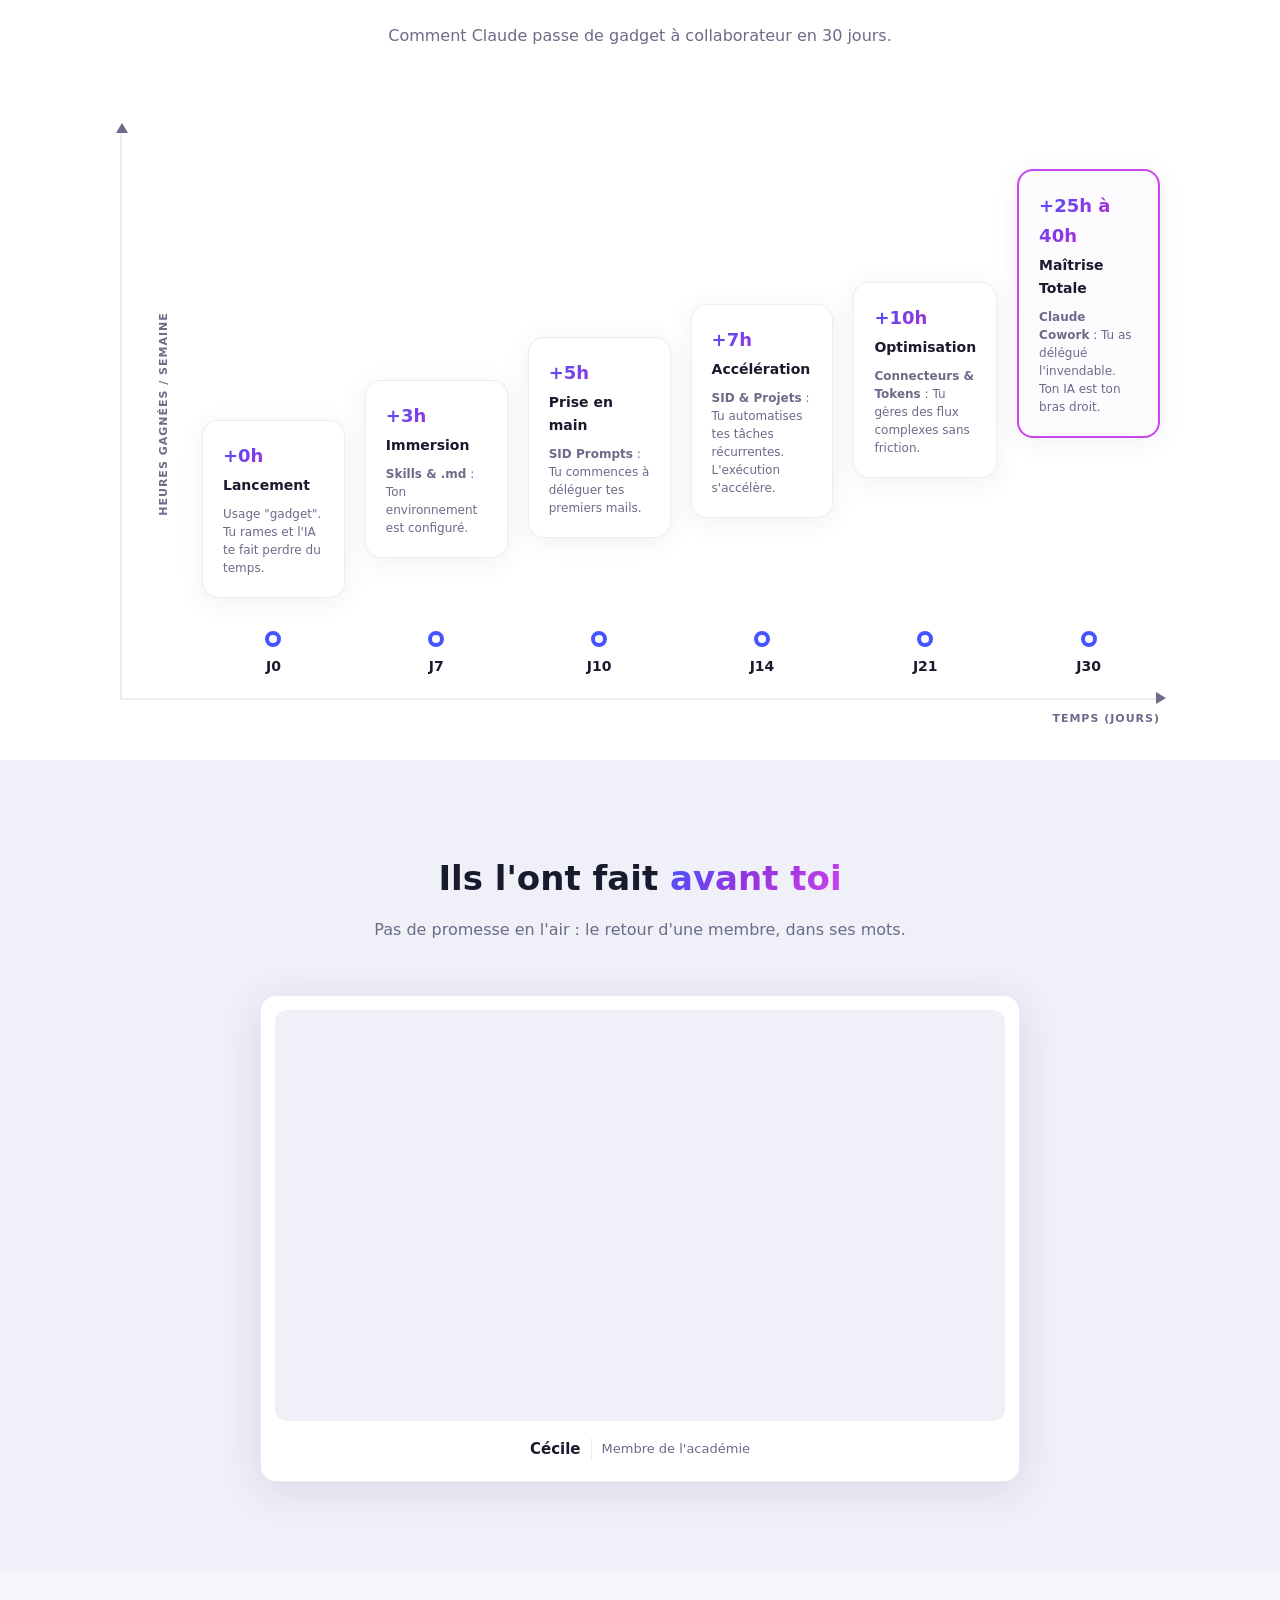
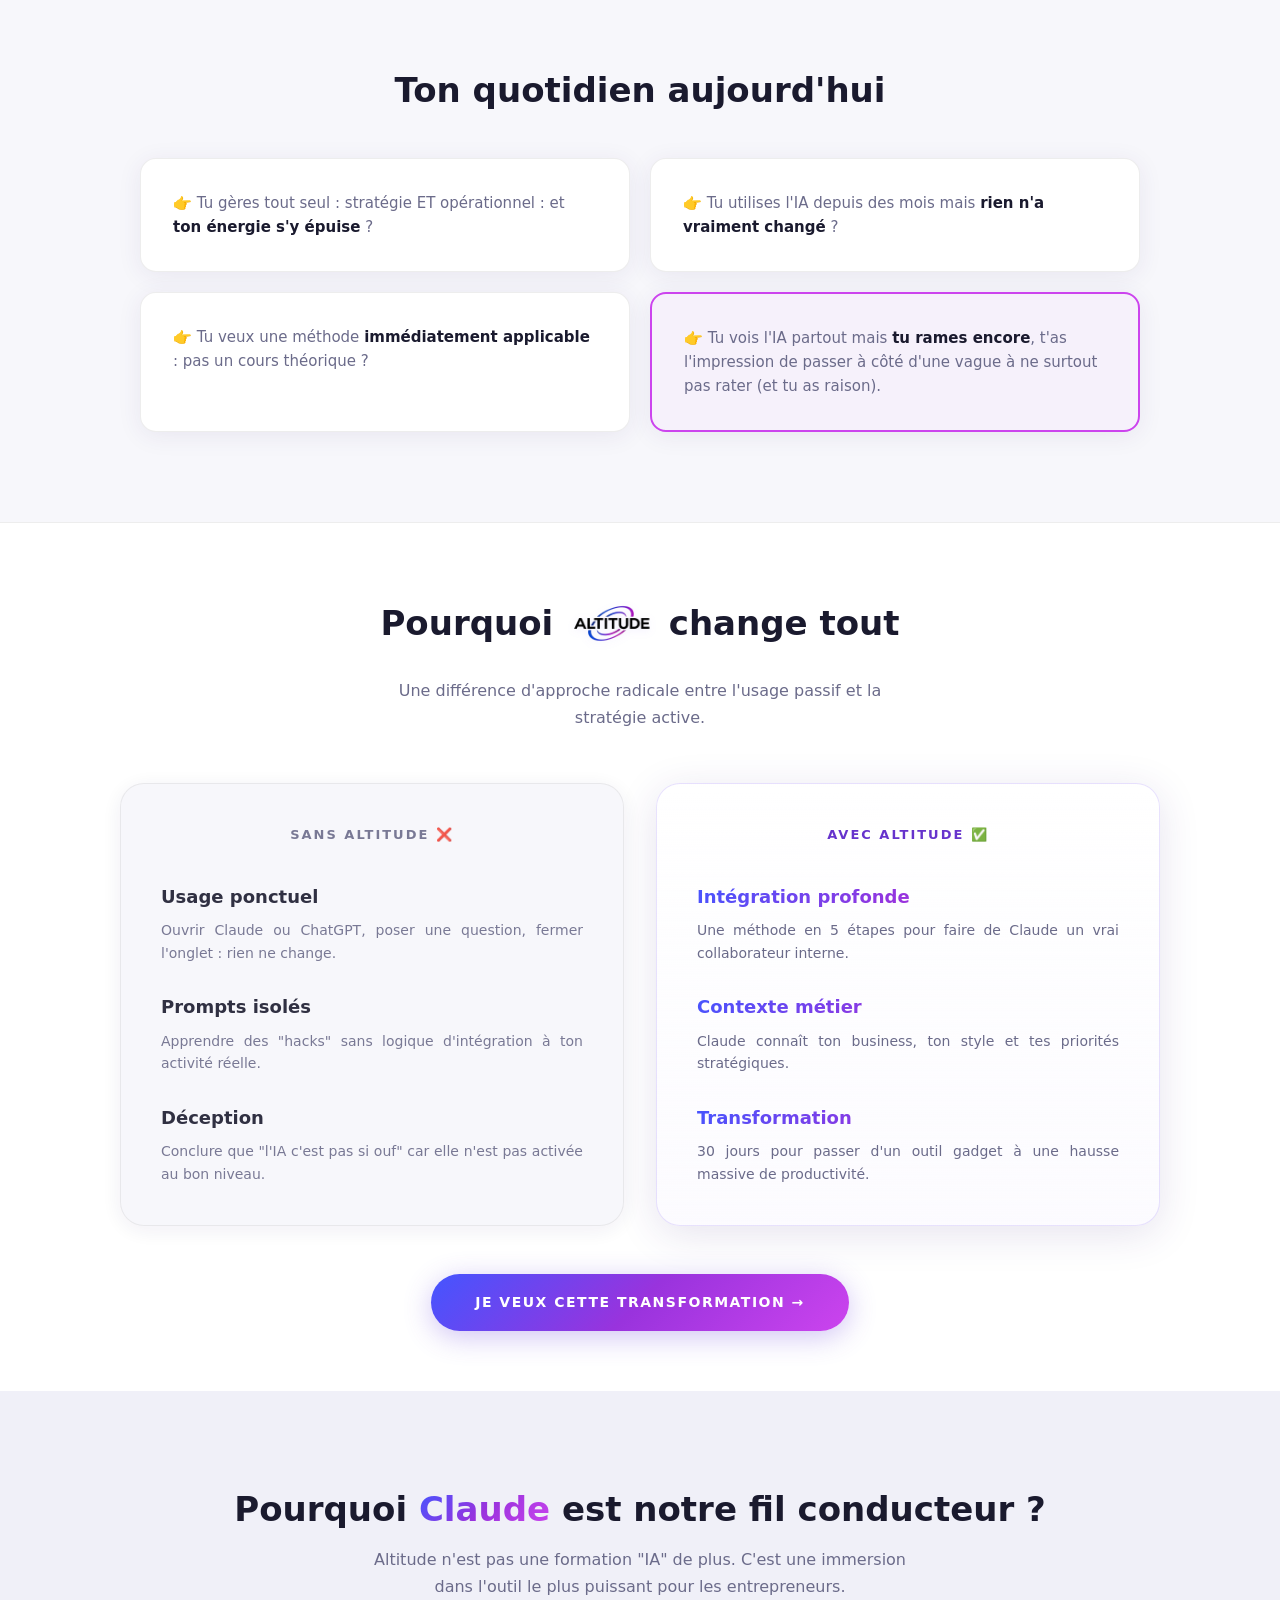
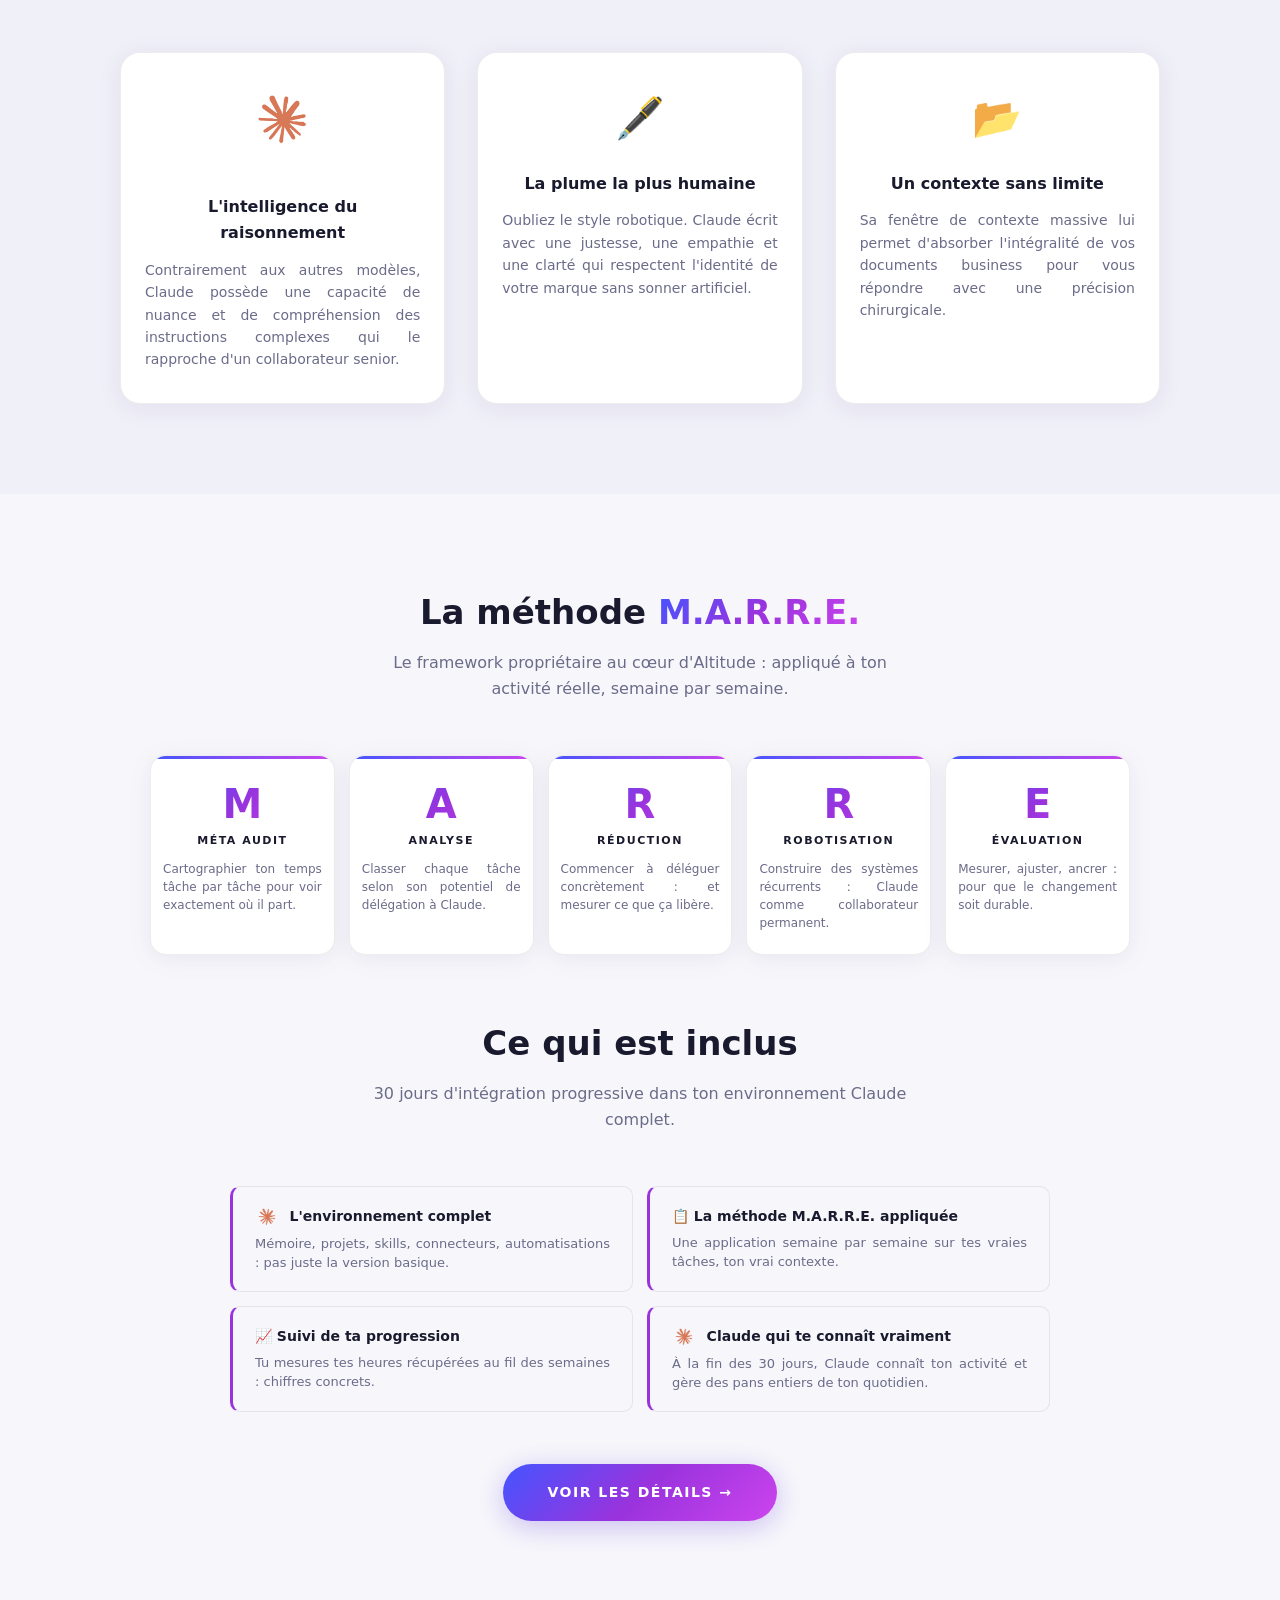
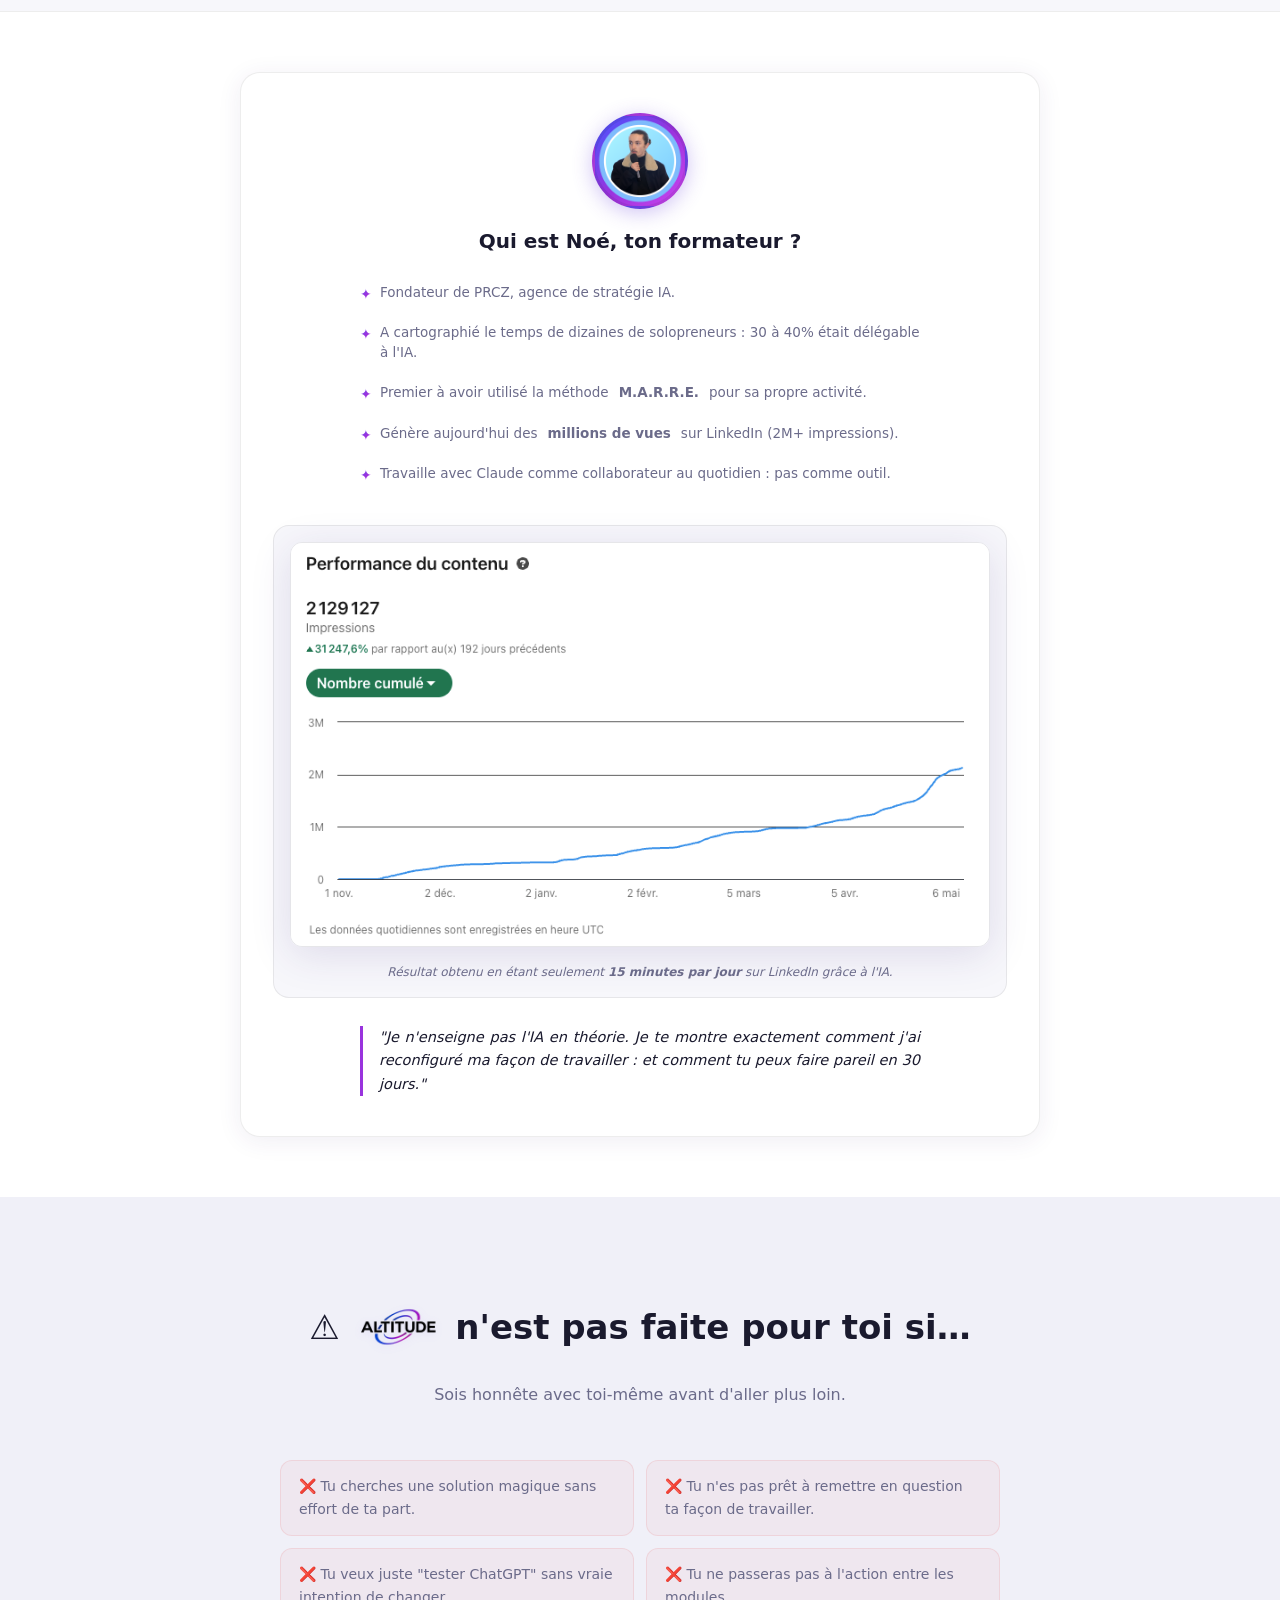
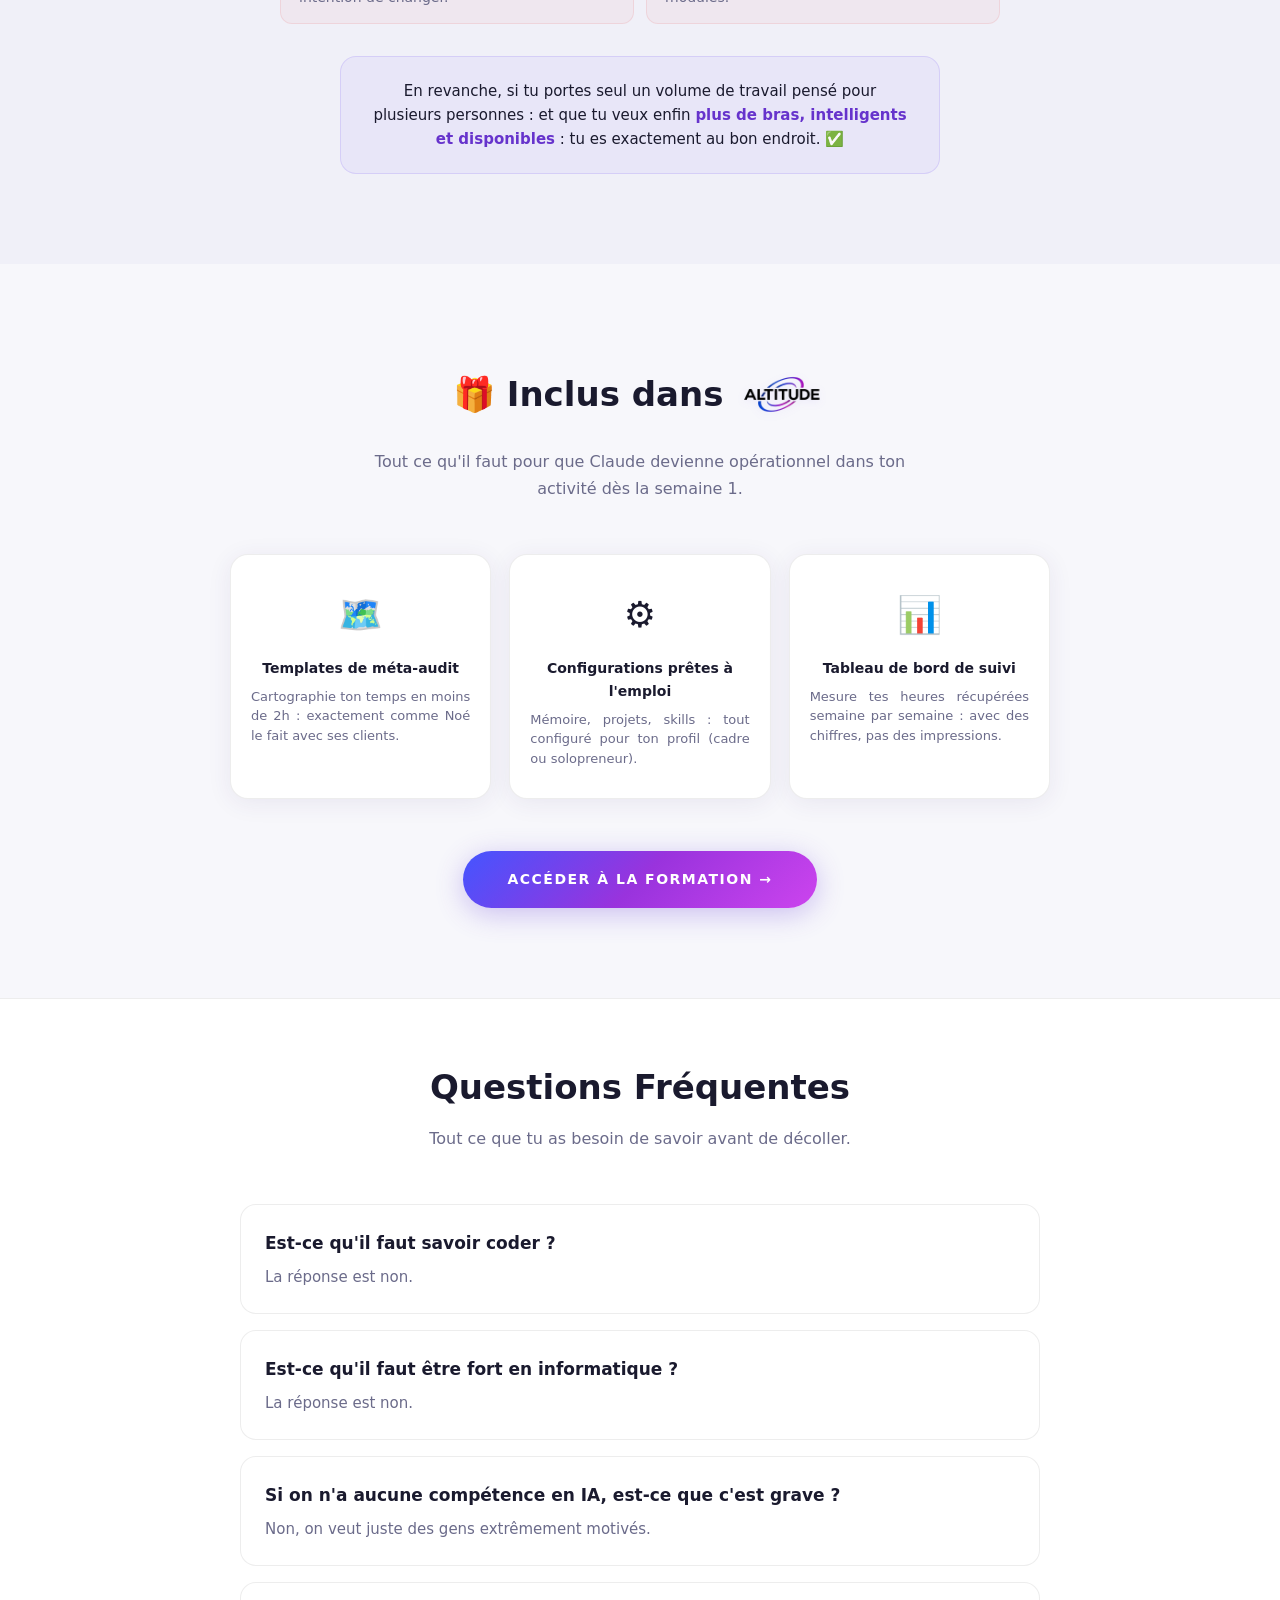
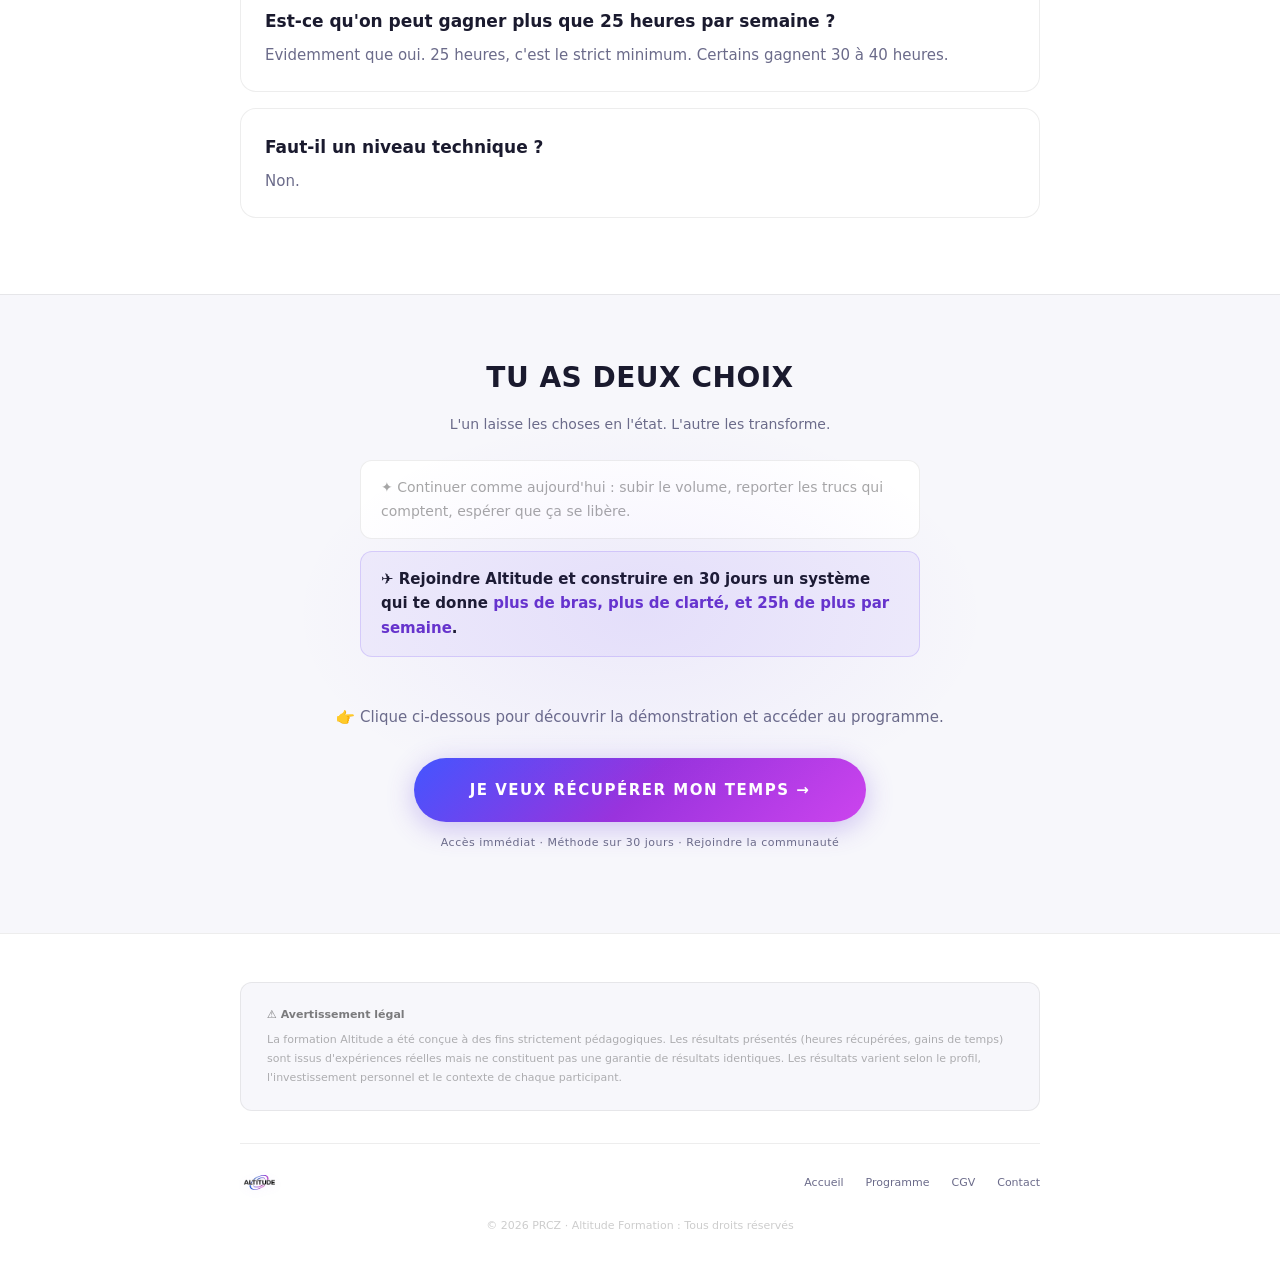
==== commit 8cad0c70: "refactor: remonter le témoignage de Cécile au-dessus de "Ton quotidien aujourd'hui" La preuve social" ====
--- a/index.html
+++ b/index.html
@@ -178,6 +178,26 @@
   </section>
 
   <!-- ══════════════════════════════════
+     2b. TÉMOIGNAGE — CÉCILE
+  ══════════════════════════════════ -->
+  <section class="section-off2" id="temoignages">
+    <h2 class="section-title">Ils l'ont fait <span class="grad-text">avant toi</span></h2>
+    <p class="section-sub-text">Pas de promesse en l'air : le retour d'une membre, dans ses mots.</p>
+
+    <div class="testimonial-card">
+      <div class="testimonial-video">
+        <iframe src="https://www.tella.tv/video/vid_cmt8j1n4z00n204ju2s5cgyn0/embed?b=0&amp;title=1&amp;a=1&amp;loop=0&amp;t=0&amp;muted=0&amp;wt=0&amp;o=1"
+          title="Témoignage de Cécile, membre de l'académie Altitude" allow="autoplay; fullscreen" allowtransparency
+          loading="lazy"></iframe>
+      </div>
+      <figcaption class="testimonial-meta">
+        <span class="testimonial-name">Cécile</span>
+        <span class="testimonial-role">Membre de l'académie</span>
+      </figcaption>
+    </div>
+  </section>
+
+  <!-- ══════════════════════════════════
      2c. LE CONSTAT
 ══════════════════════════════════ -->
   <section class="section-off">
@@ -471,26 +491,6 @@
     </div>
   </section>
   <!-- ══════════════════════════════════
-     8c. TÉMOIGNAGE — CÉCILE
-  ══════════════════════════════════ -->
-  <section class="section-off2" id="temoignages">
-    <h2 class="section-title">Ils l'ont fait <span class="grad-text">avant toi</span></h2>
-    <p class="section-sub-text">Pas de promesse en l'air : le retour d'une membre, dans ses mots.</p>
-
-    <div class="testimonial-card">
-      <div class="testimonial-video">
-        <iframe src="https://www.tella.tv/video/vid_cmt8j1n4z00n204ju2s5cgyn0/embed?b=0&amp;title=1&amp;a=1&amp;loop=0&amp;t=0&amp;muted=0&amp;wt=0&amp;o=1"
-          title="Témoignage de Cécile, membre de l'académie Altitude" allow="autoplay; fullscreen" allowtransparency
-          loading="lazy"></iframe>
-      </div>
-      <figcaption class="testimonial-meta">
-        <span class="testimonial-name">Cécile</span>
-        <span class="testimonial-role">Membre de l'académie</span>
-      </figcaption>
-    </div>
-  </section>
-
-  <!-- ══════════════════════════════════
      9. CTA FINALE
 ══════════════════════════════════ -->
   <section class="section-cta" id="cta">
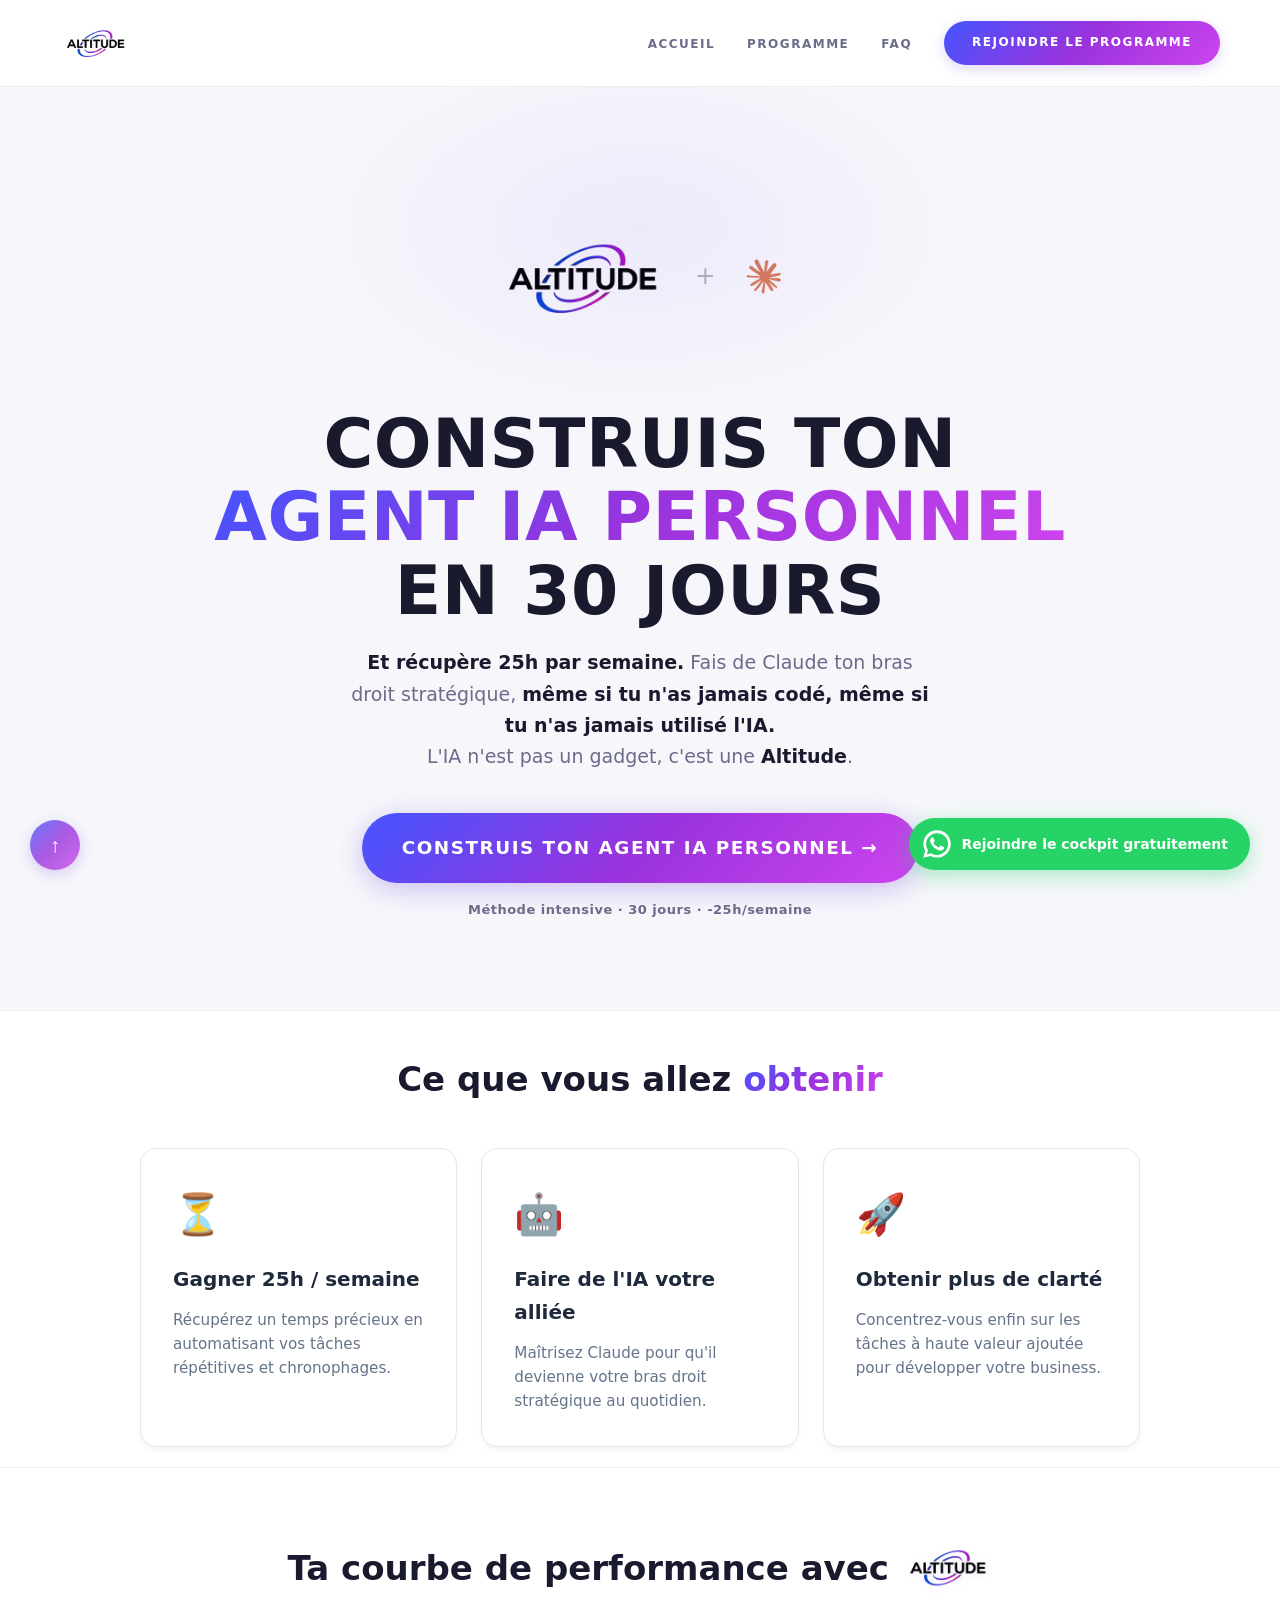
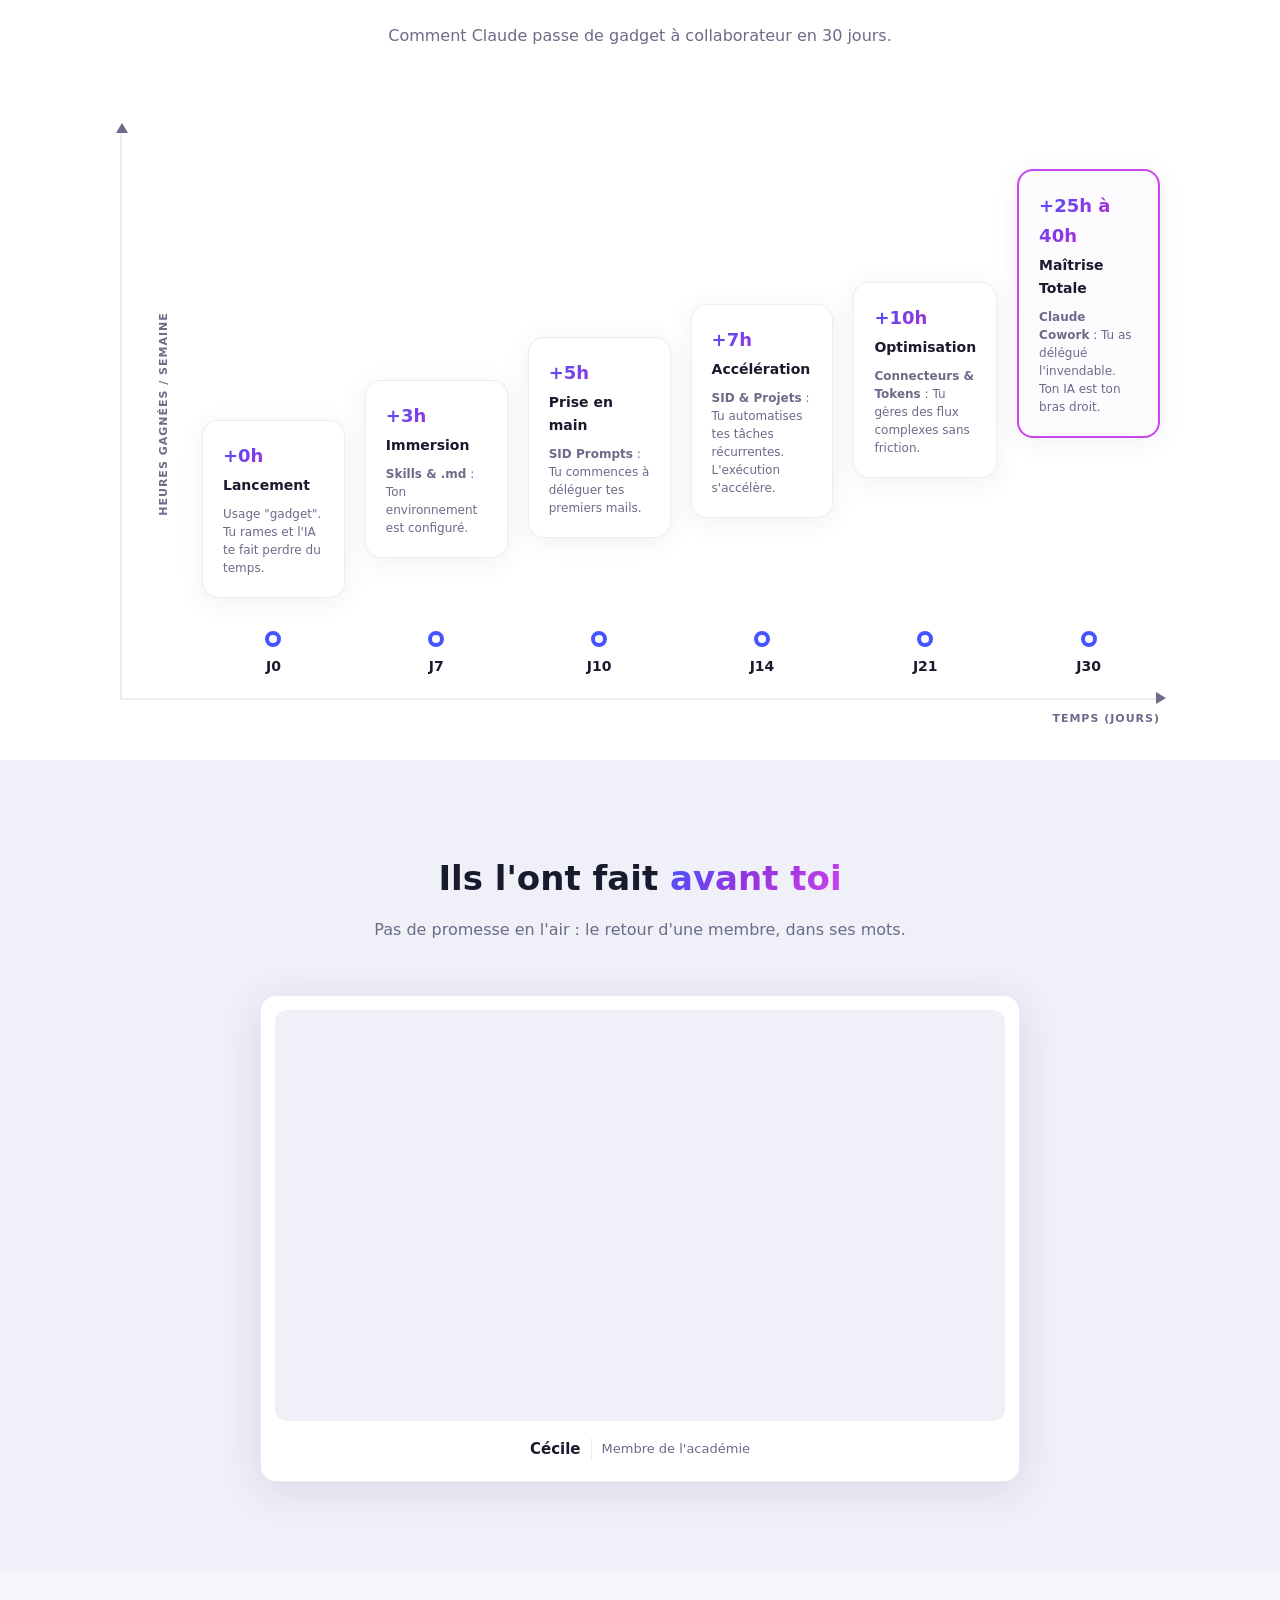
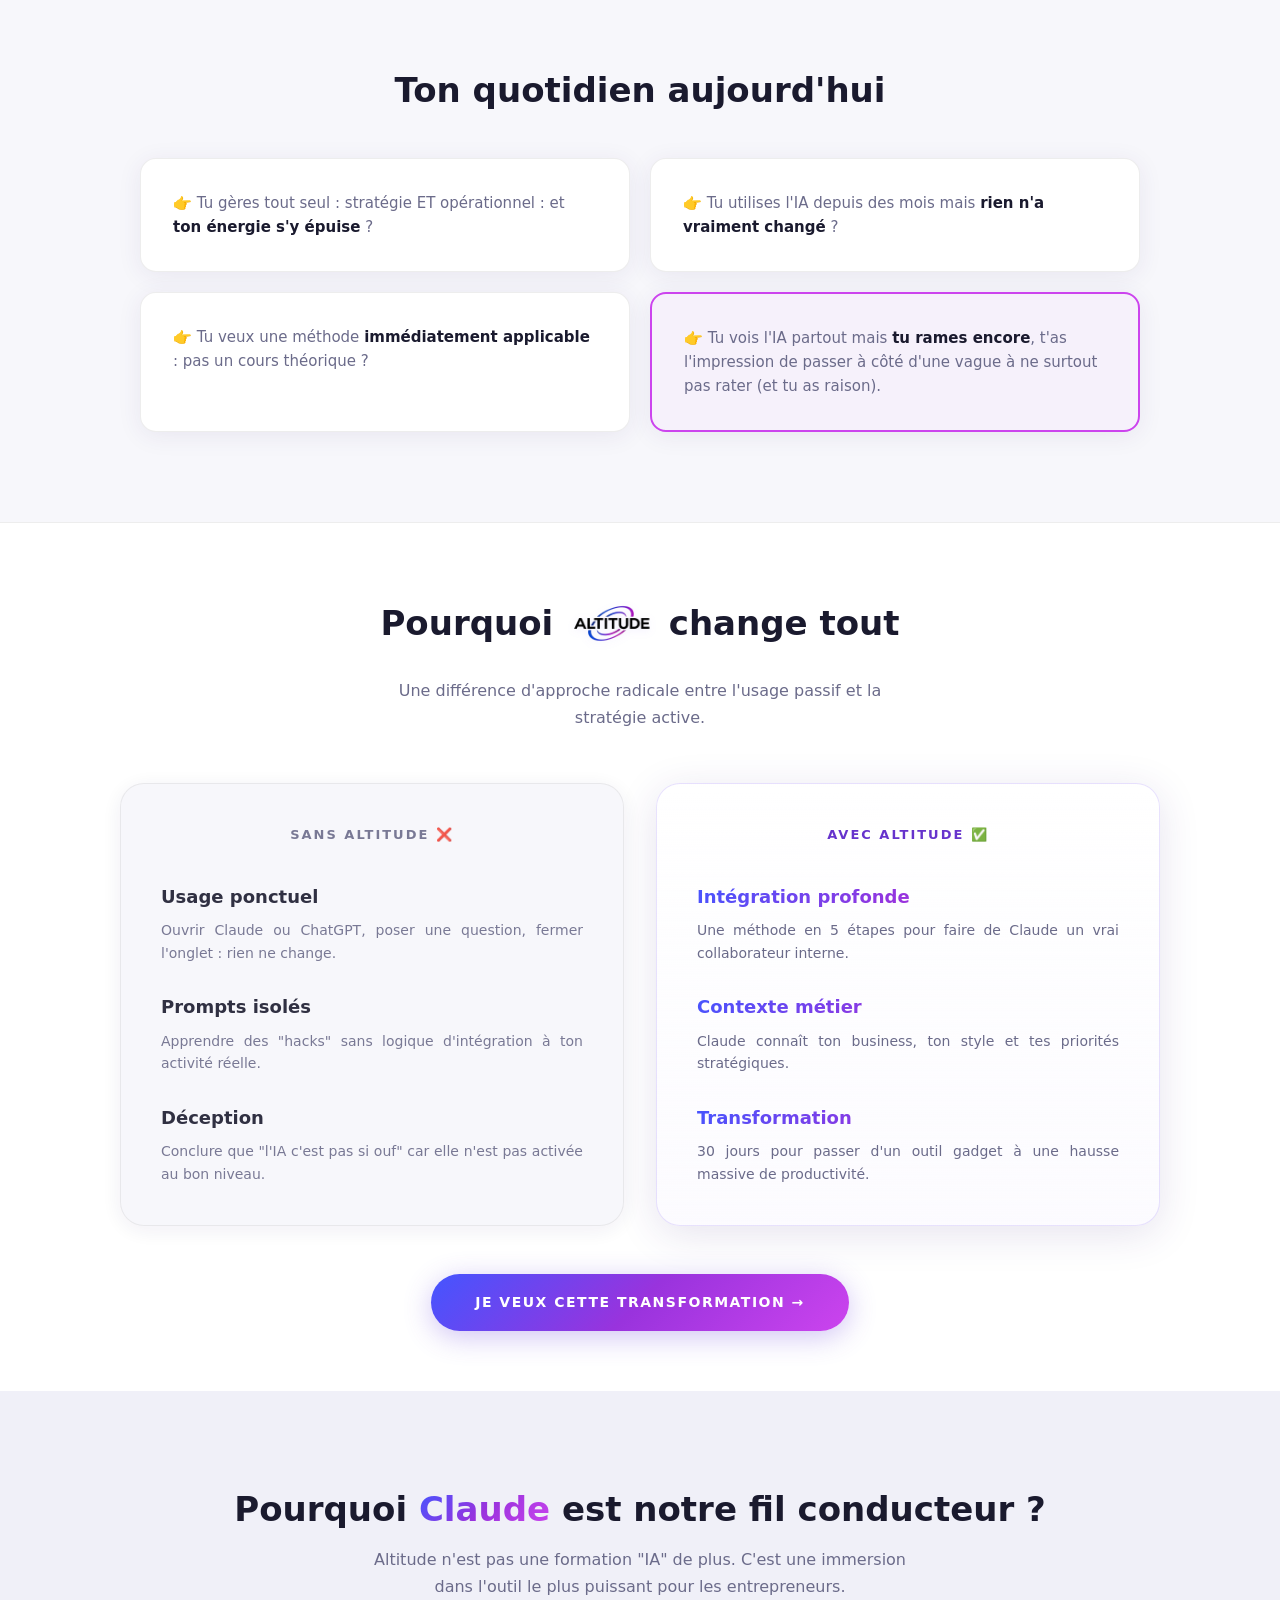
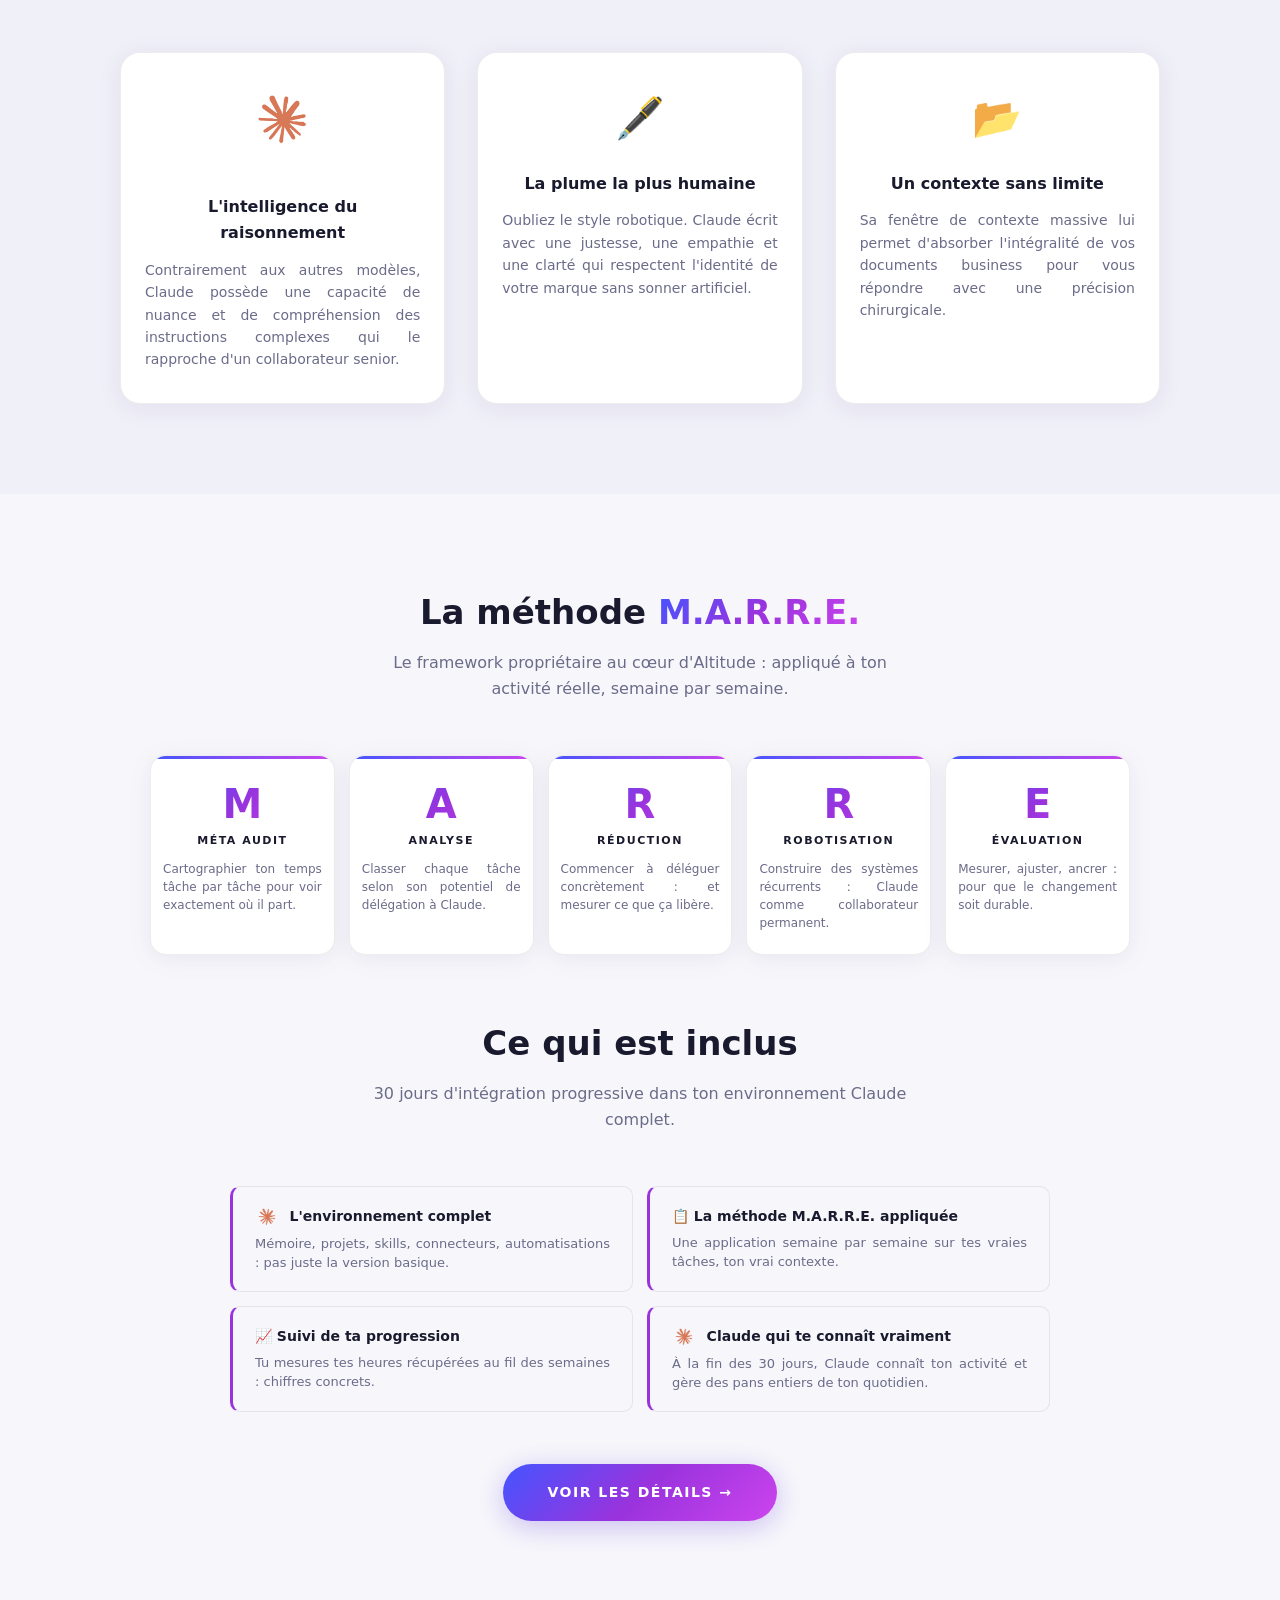
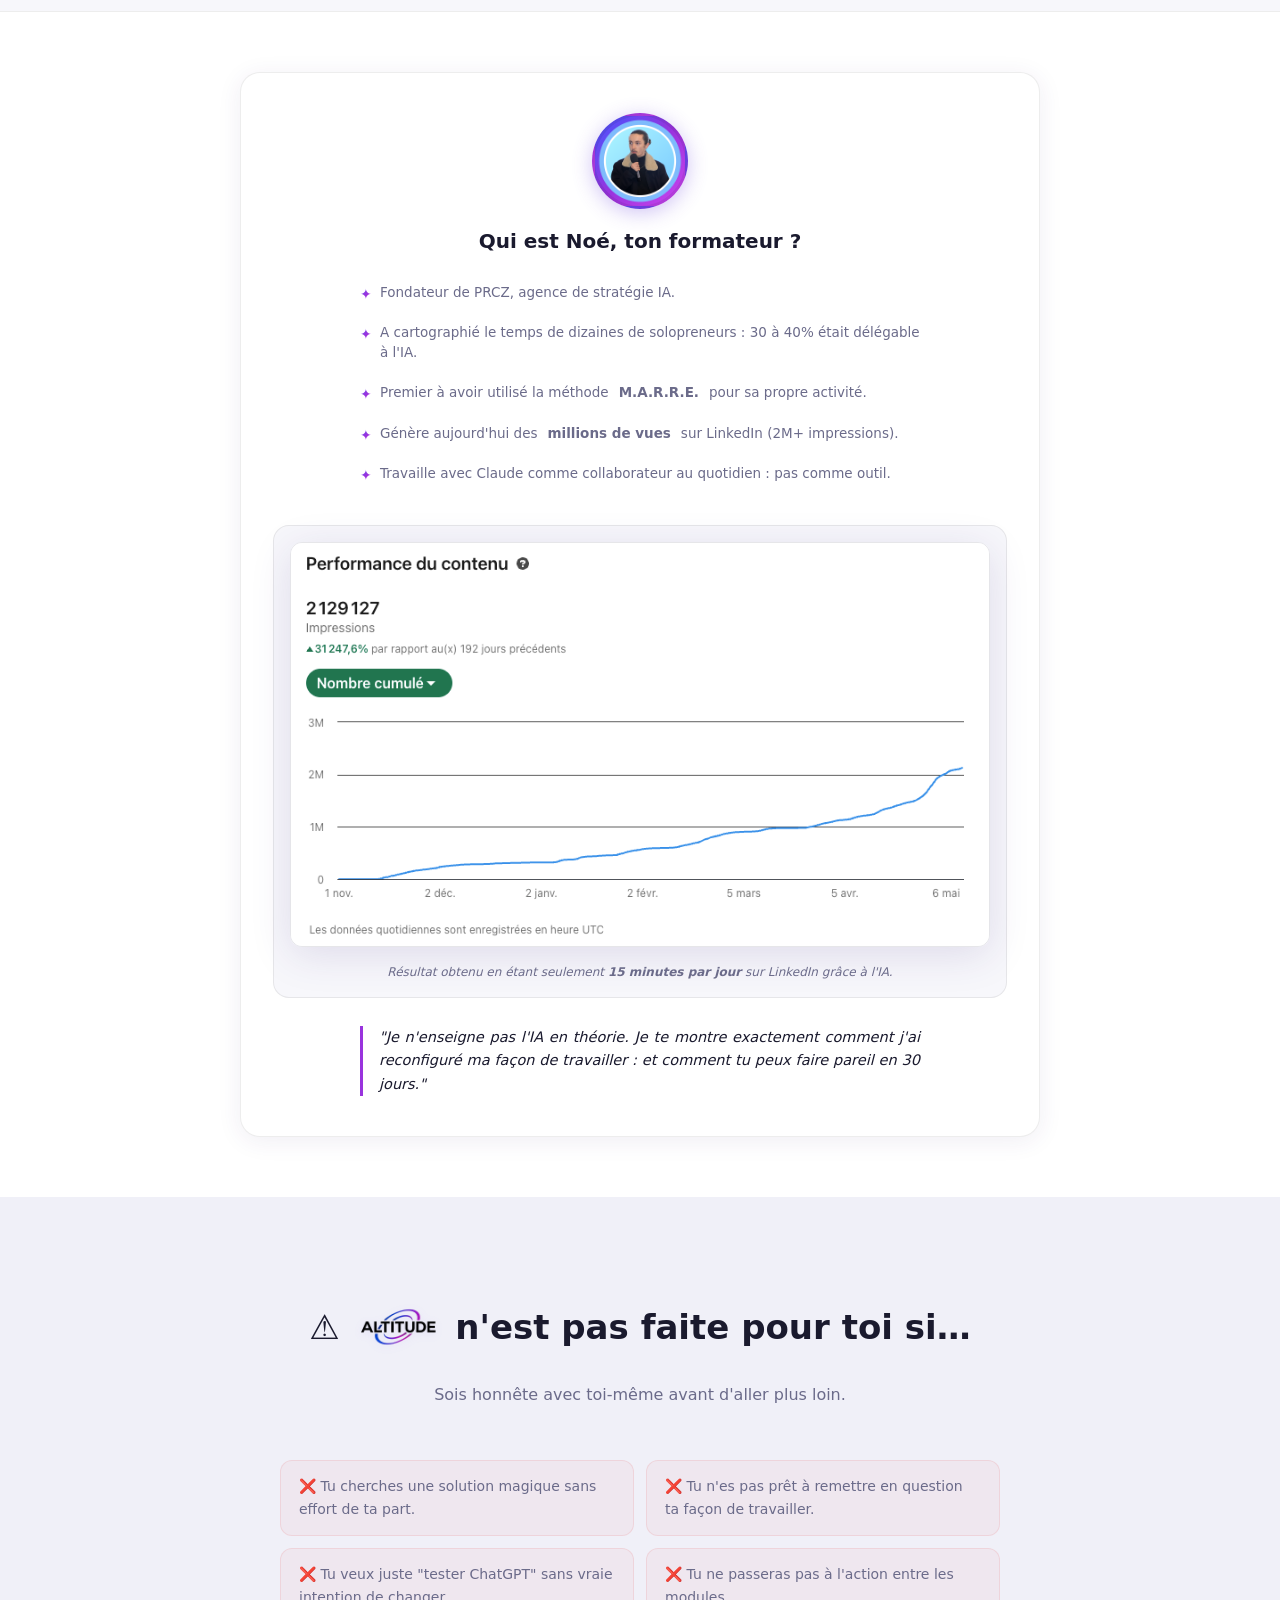
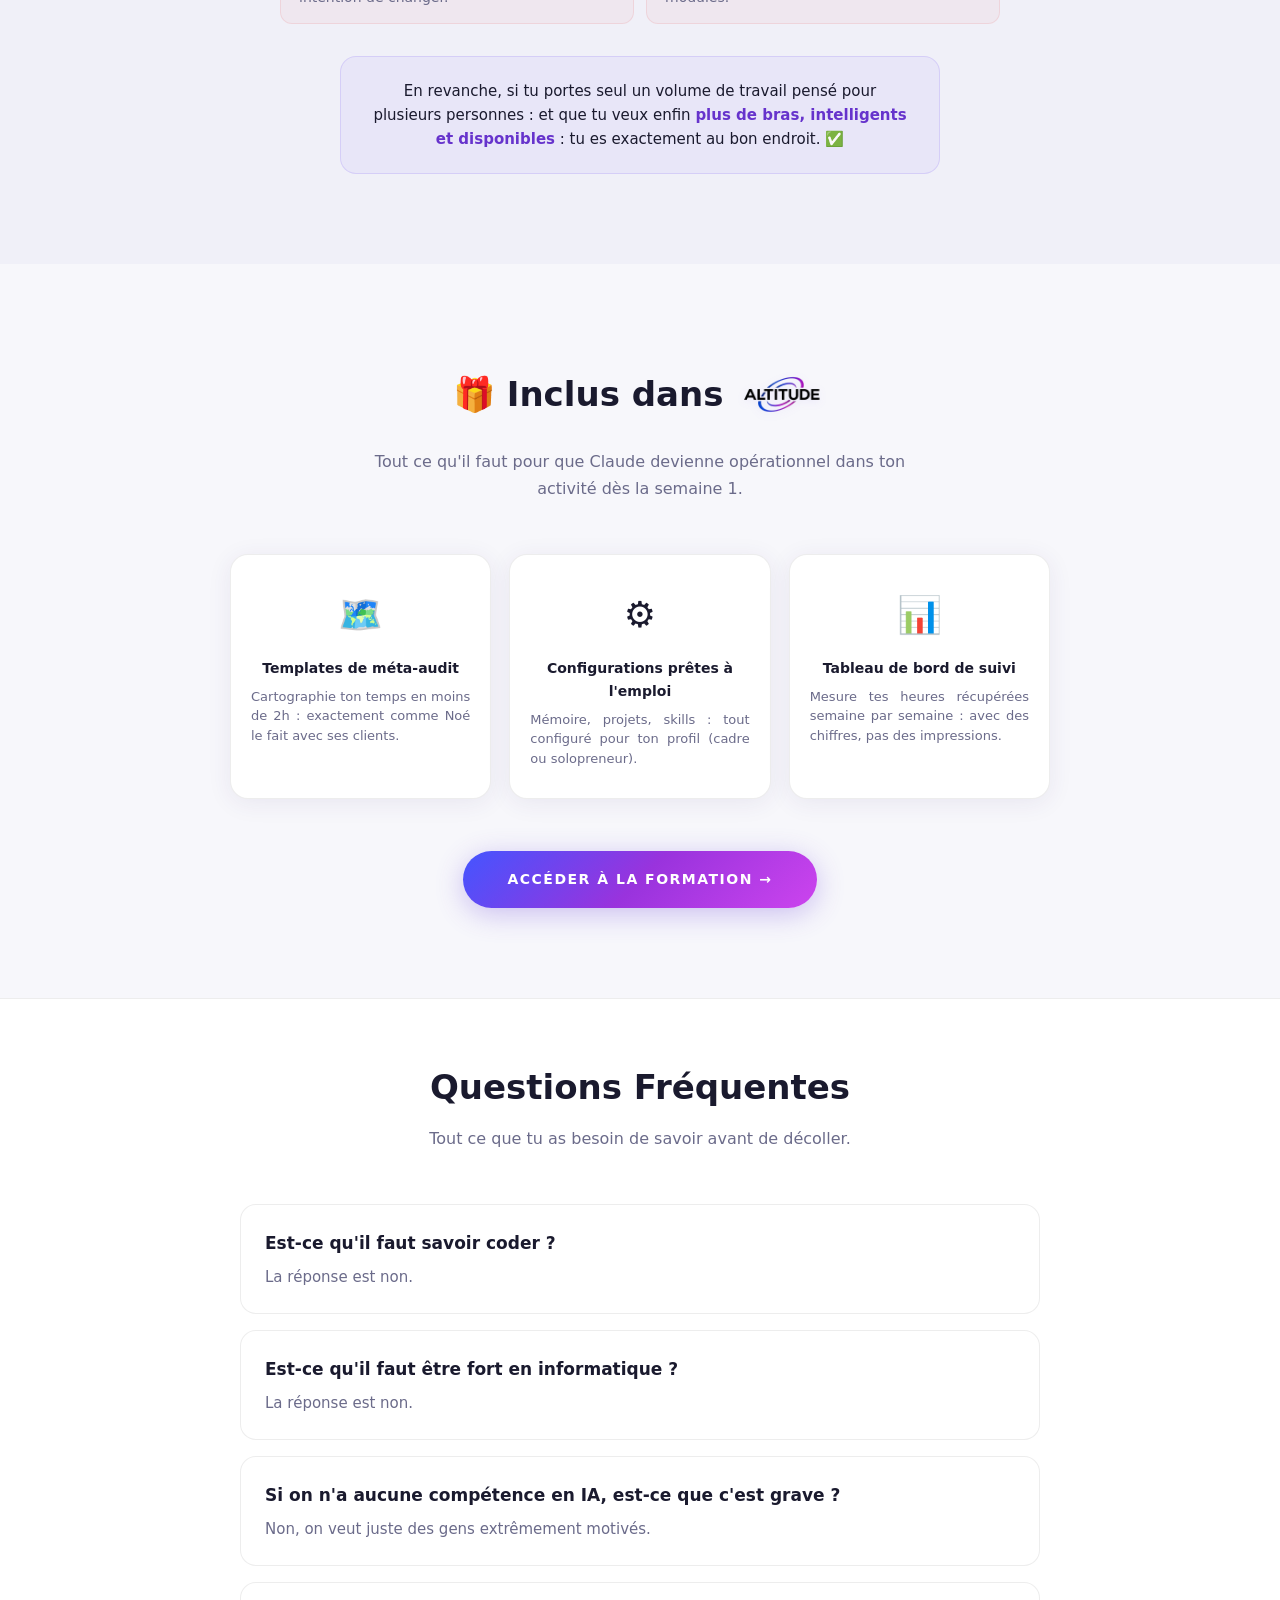
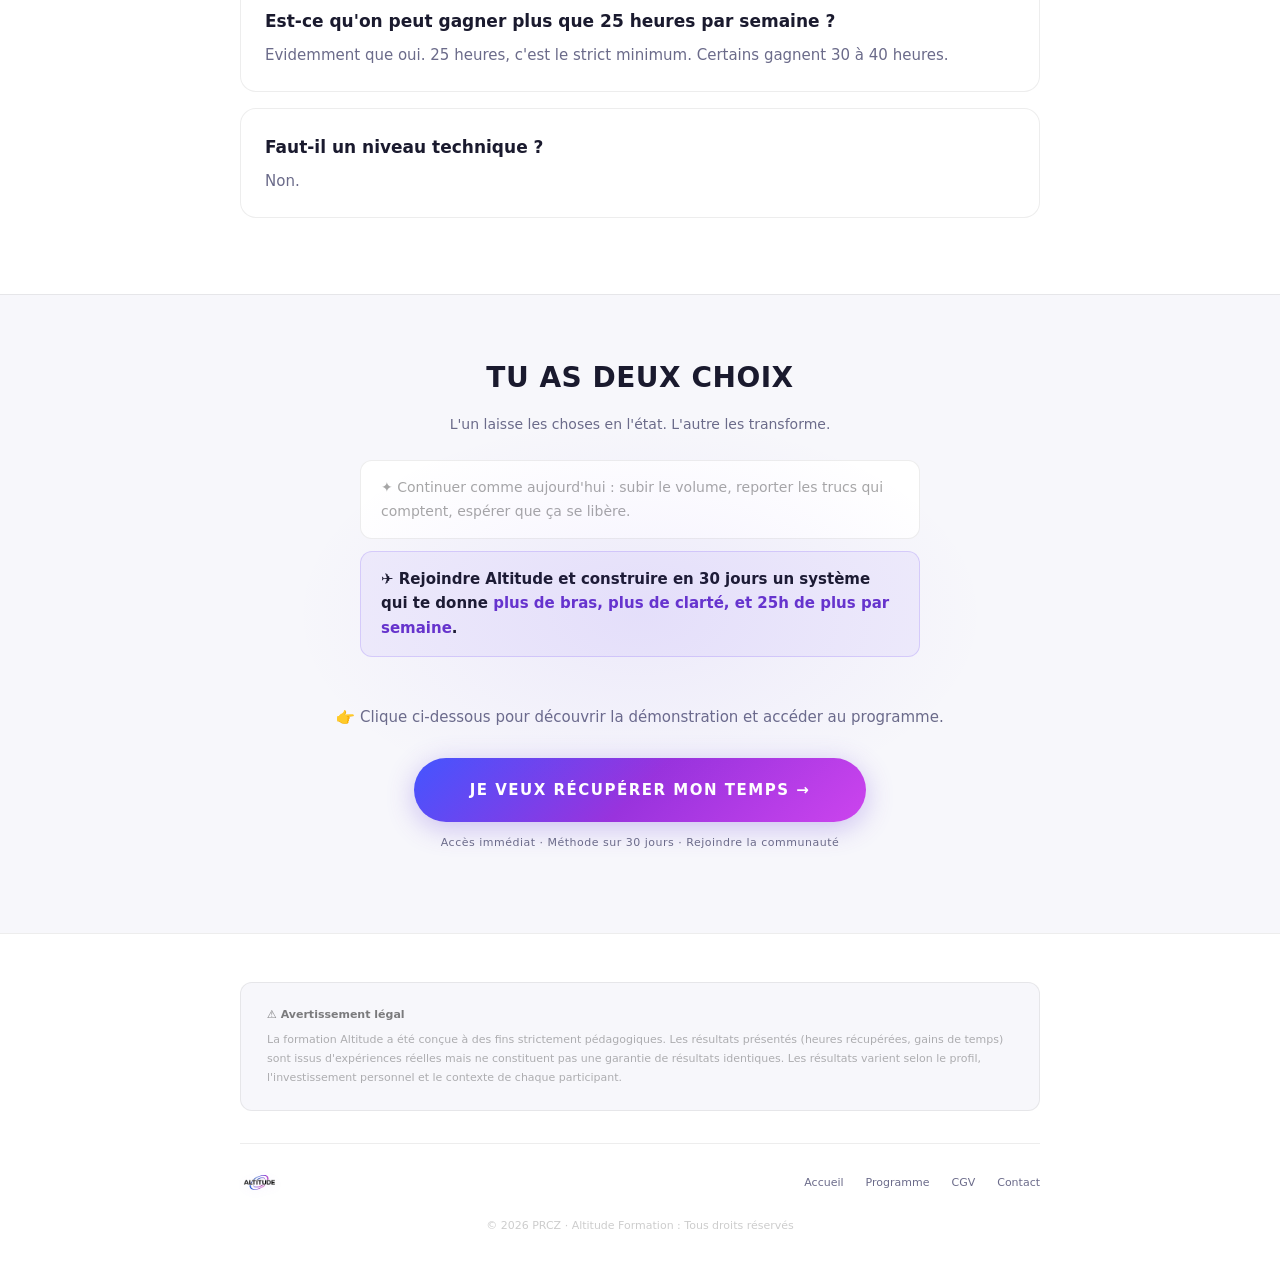
==== commit c6a0ab44: "feat: ajouter une bulle flottante WhatsApp "Rejoindre le cockpit gratuitement" Bulle fixe en bas à d" ====
--- a/index.html
+++ b/index.html
@@ -543,6 +543,14 @@
     </div>
   </footer>
 
+  <a href="https://link.prcz.fr/wa-lp" class="wa-float" target="_blank" rel="noopener"
+    aria-label="Rejoindre le cockpit gratuitement sur WhatsApp">
+    <svg viewBox="0 0 24 24" aria-hidden="true" focusable="false">
+      <path d="M17.47 14.38c-.3-.15-1.75-.86-2.02-.96-.27-.1-.47-.15-.67.15-.2.3-.77.96-.94 1.16-.17.2-.35.22-.64.07-.3-.15-1.25-.46-2.38-1.47-.88-.78-1.47-1.75-1.65-2.05-.17-.3-.02-.46.13-.6.13-.13.3-.35.45-.52.15-.17.2-.3.3-.5.1-.2.05-.37-.02-.52-.08-.15-.67-1.6-.92-2.2-.24-.58-.49-.5-.67-.51h-.57c-.2 0-.52.07-.79.37-.27.3-1.04 1.02-1.04 2.47 0 1.46 1.07 2.87 1.22 3.07.15.2 2.1 3.2 5.08 4.49.71.3 1.26.49 1.69.63.71.22 1.36.19 1.87.12.57-.09 1.75-.72 2-1.41.25-.69.25-1.28.17-1.41-.07-.13-.27-.2-.57-.35zM12.04 21.5h-.01a9.4 9.4 0 0 1-4.79-1.31l-.34-.2-3.56.93.95-3.47-.22-.36a9.37 9.37 0 0 1-1.44-5.01c0-5.18 4.23-9.4 9.42-9.4a9.36 9.36 0 0 1 6.65 2.76 9.32 9.32 0 0 1 2.76 6.65c0 5.18-4.23 9.41-9.42 9.41zM20.42 3.63A11.72 11.72 0 0 0 12.04 .16C5.56.16.29 5.42.29 11.9c0 2.07.54 4.09 1.57 5.87L.19 23.84l6.21-1.63a11.74 11.74 0 0 0 5.63 1.44h.01c6.48 0 11.75-5.27 11.75-11.75 0-3.14-1.22-6.09-3.37-8.27z"/>
+    </svg>
+    <span>Rejoindre le cockpit gratuitement</span>
+  </a>
+
   <button id="backToTop" class="back-to-top" onclick="window.scrollTo({top: 0, behavior: 'smooth'})"
     aria-label="Retour en haut">
     ↑
--- a/style.css
+++ b/style.css
@@ -2356,3 +2356,69 @@
     border-left: none;
   }
 }
+
+/* ══════════════════════════════════
+   BULLE FLOTTANTE WHATSAPP
+══════════════════════════════════ */
+.wa-float {
+  position: fixed;
+  bottom: 30px;
+  right: 30px;
+  z-index: 1000;
+  display: inline-flex;
+  align-items: center;
+  gap: 10px;
+  padding: 12px 22px 12px 14px;
+  background: #25d366;
+  color: var(--white);
+  font-size: 14px;
+  font-weight: 700;
+  line-height: 1.2;
+  border-radius: 100px;
+  box-shadow: 0 6px 22px rgba(37,211,102,0.38);
+  transition: transform .2s, box-shadow .2s;
+}
+
+.wa-float:hover {
+  transform: translateY(-3px);
+  box-shadow: 0 10px 28px rgba(37,211,102,0.48);
+}
+
+.wa-float svg {
+  width: 28px;
+  height: 28px;
+  flex-shrink: 0;
+  fill: var(--white);
+}
+
+.wa-float::before {
+  content: "";
+  position: absolute;
+  inset: 0;
+  border-radius: 100px;
+  box-shadow: 0 0 0 0 rgba(37,211,102,0.55);
+  animation: wa-pulse 2.4s ease-out infinite;
+  pointer-events: none;
+}
+
+@keyframes wa-pulse {
+  0%   { box-shadow: 0 0 0 0 rgba(37,211,102,0.55); }
+  70%  { box-shadow: 0 0 0 16px rgba(37,211,102,0); }
+  100% { box-shadow: 0 0 0 0 rgba(37,211,102,0); }
+}
+
+@media (prefers-reduced-motion: reduce) {
+  .wa-float::before { animation: none; }
+}
+
+@media (max-width: 768px) {
+  .wa-float {
+    bottom: 18px;
+    right: 14px;
+    padding: 10px 16px 10px 12px;
+    font-size: 12.5px;
+    gap: 8px;
+    max-width: calc(100vw - 96px);
+  }
+  .wa-float svg { width: 24px; height: 24px; }
+}
